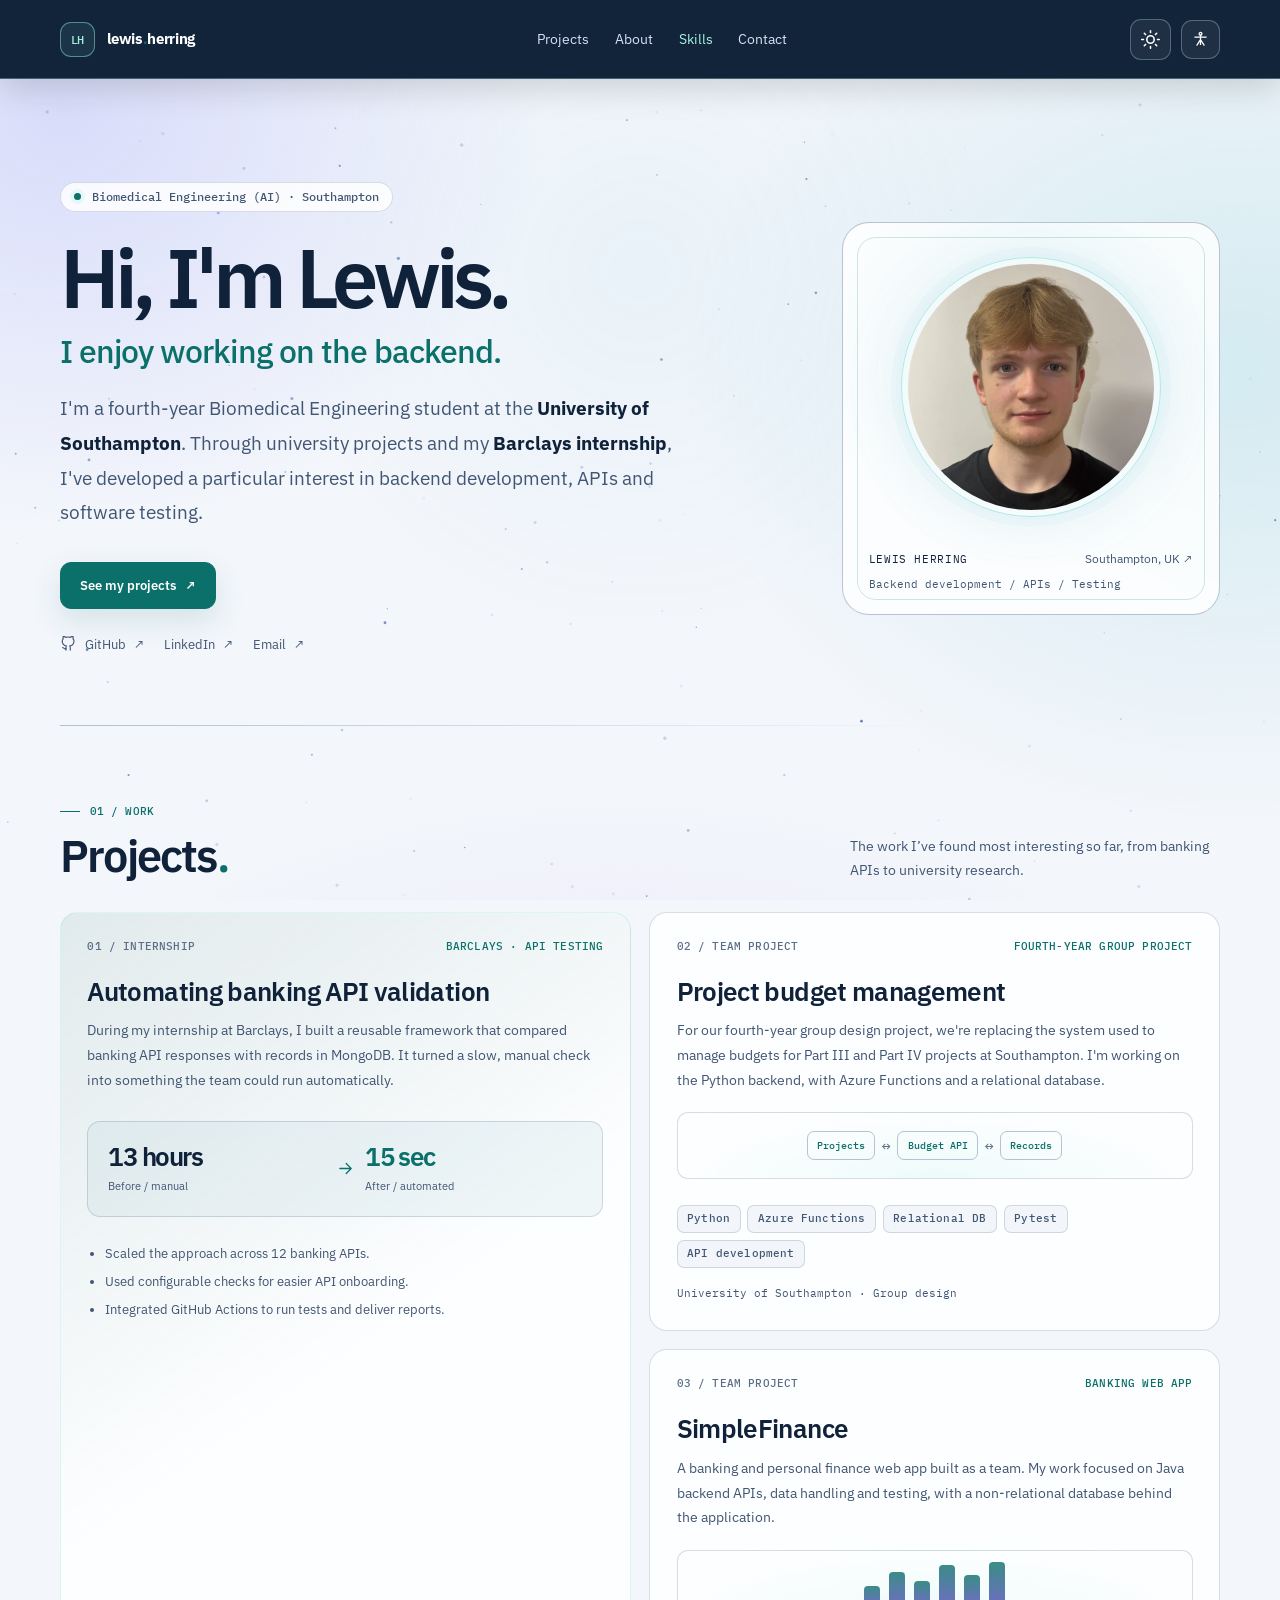
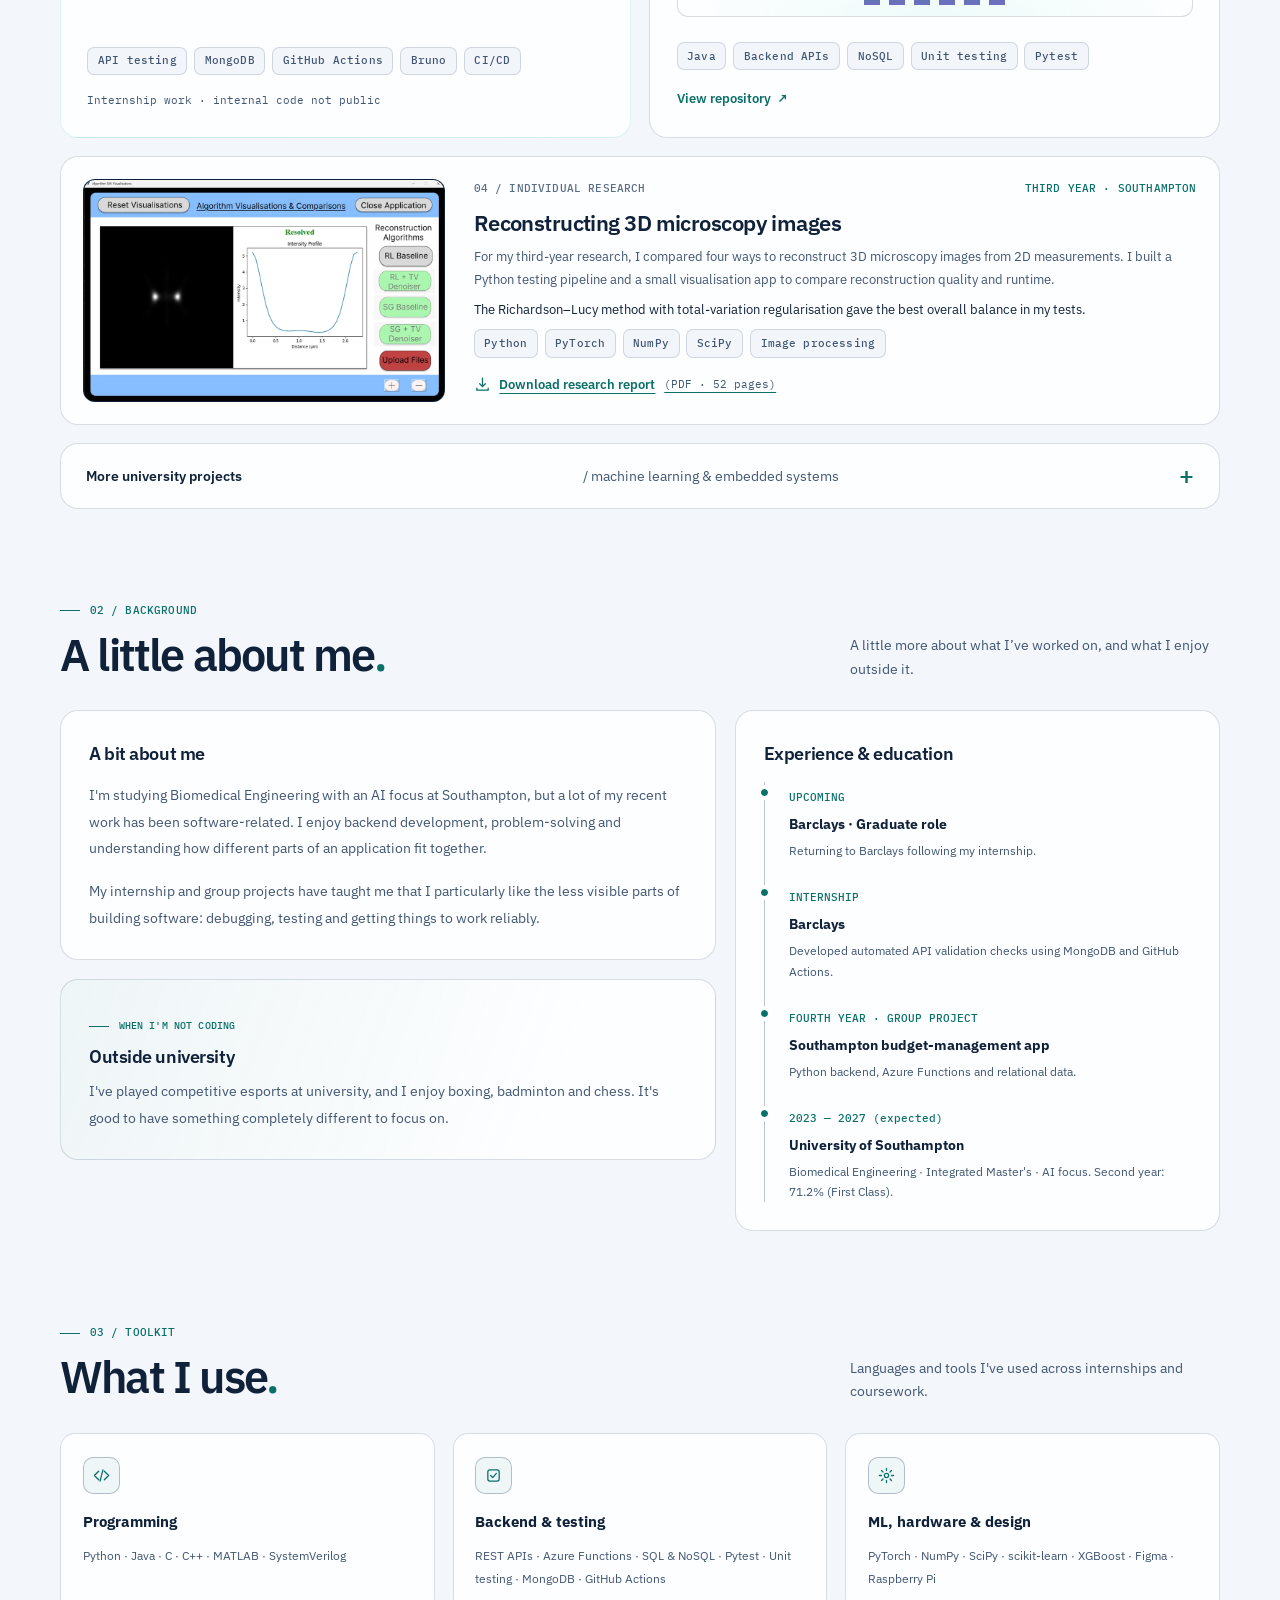
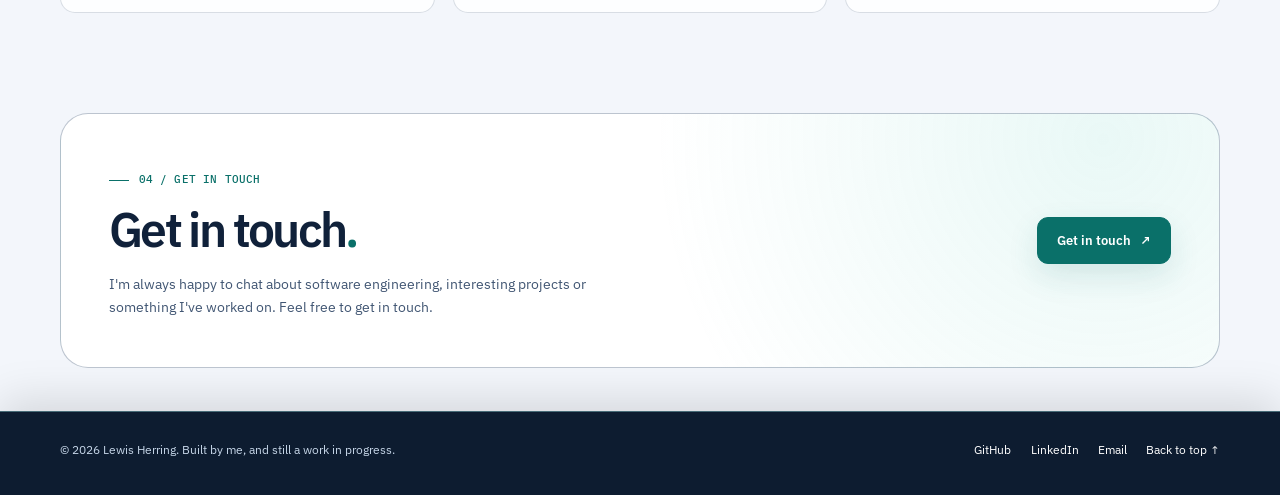
==== index.html @ 401726d8 "Website Implementation" ====
<!doctype html><html lang="en" data-theme="dark"><head><meta charset="utf-8"><meta name="viewport" content="width=device-width, initial-scale=1"><meta name="theme-color" content="#090e1b"><meta name="description" content="Lewis Herring — fourth-year Biomedical Engineering student at Southampton with experience in backend APIs, banking test automation and applied machine learning."><meta name="author" content="Lewis Herring"><meta property="og:type" content="website"><meta property="og:title" content="Lewis Herring | Software Engineering Portfolio"><meta property="og:description" content="Backend APIs, software testing and university projects by Lewis Herring."><title>Lewis Herring | Software Engineering Portfolio</title><link rel="icon" href="favicon.svg" type="image/svg+xml"><link rel="preconnect" href="https://fonts.googleapis.com"><link rel="preconnect" href="https://fonts.gstatic.com" crossorigin><link href="https://fonts.googleapis.com/css2?family=IBM+Plex+Mono:wght@400;500;600&family=IBM+Plex+Sans:wght@400;500;600;700&display=swap" rel="stylesheet"><script src="assets/init-303dad969b.min.js"></script><link rel="stylesheet" href="assets/site-b739fe2b95.min.css"></head><body><a class="skip-link" href="#main">Skip to main content</a><div class="background" aria-hidden="true"><div class="aurora"></div><div class="cursor-glow" id="cursor-glow"></div><canvas id="starfield"></canvas></div><header class="site-header"><div class="container nav-inner"><a class="brand" href="#home" aria-label="Lewis Herring, back to top"><span class="brand-mark" aria-hidden="true">LH</span><span>lewis<span class="text-accent">.</span>herring</span></a><nav class="nav-links" aria-label="Main navigation"><a href="#projects">Projects</a><a href="#about">About</a><a href="#skills">Skills</a><a href="#contact">Contact</a></nav><div class="nav-actions"><button class="theme-switch" id="theme-toggle" type="button" aria-label="Switch to light mode" title="Switch to light mode"><svg class="theme-icon theme-icon--moon" viewBox="0 0 24 24" aria-hidden="true"><path d="M20.7 14.1A8.9 8.9 0 0 1 9.9 3.3 9 9 0 1 0 20.7 14.1Z"/></svg><svg class="theme-icon theme-icon--sun" viewBox="0 0 24 24" aria-hidden="true"><circle cx="12" cy="12" r="4.2"/><path d="M12 2v2m0 16v2M4.93 4.93l1.42 1.42m11.3 11.3 1.42 1.42M2 12h2m16 0h2M4.93 19.07l1.42-1.42m11.3-11.3 1.42-1.42"/></svg></button><details class="access-panel" id="access-panel"><summary class="icon-button" aria-label="Accessibility settings" title="Accessibility settings"><svg class="icon" viewBox="0 0 24 24" aria-hidden="true"><circle cx="12" cy="4" r="2"/><path d="M4 8.5h16M12 6v13m0-7-5 8m5-8 5 8"/></svg></summary><div class="access-menu" aria-label="Accessibility settings"><h2>Accessibility</h2><div class="pref-row"><span>Pause animations</span><button class="pref-toggle" type="button" id="motion-toggle" aria-pressed="false">Off</button></div><div class="pref-row"><span>Larger text</span><button class="pref-toggle" type="button" id="type-toggle" aria-pressed="false">Off</button></div><div class="pref-row"><span>Higher contrast</span><button class="pref-toggle" type="button" id="contrast-toggle" aria-pressed="false">Off</button></div></div></details></div></div></header><main id="main"><div class="container"><section class="hero" id="home" aria-labelledby="intro-heading"><div class="hero-copy"><span class="availability"><span class="status-dot" aria-hidden="true"></span> Biomedical Engineering (AI) · Southampton</span><h1 id="intro-heading">Hi, I'm Lewis.</h1><p class="hero-statement">I enjoy working on the backend.</p><p class="hero-lead">I'm a fourth-year Biomedical Engineering student at the <strong>University of Southampton</strong>. Through university projects and my <strong>Barclays internship</strong>, I've developed a particular interest in backend development, APIs and software testing.</p><div class="button-row"><a class="button button-primary" href="#projects">See my projects <span aria-hidden="true">↗</span></a></div><div class="hero-socials"><a href="https://github.com/L-ewis04" target="_blank" rel="noopener noreferrer"><svg class="icon" viewBox="0 0 24 24" aria-hidden="true"><path d="M9 19c-4 1-4-2-6-2m12 4v-3.9a3.4 3.4 0 0 0-1-2.6c3.3-.4 6.8-1.6 6.8-7.3a5.6 5.6 0 0 0-1.5-3.9 5.2 5.2 0 0 0-.1-3.8s-1.2-.4-4 1.5a13.6 13.6 0 0 0-7.2 0C5.2-.9 4-.5 4-.5a5.2 5.2 0 0 0-.1 3.8 5.6 5.6 0 0 0-1.5 3.9c0 5.7 3.5 6.9 6.8 7.3a3.4 3.4 0 0 0-1 2.6V21" transform="translate(1 1) scale(.9)"/></svg> GitHub <span aria-hidden="true">↗</span></a><a href="https://www.linkedin.com/in/lewis-herring-a45a32356/" target="_blank" rel="noopener noreferrer">LinkedIn <span aria-hidden="true">↗</span></a><a href="mailto:Lh12g23@gmail.com">Email <span aria-hidden="true">↗</span></a></div></div><div class="portrait-card"><div class="portrait-frame"><img src="assets/lewis-portrait.webp" alt="Portrait of Lewis Herring" width="650" height="612" fetchpriority="high"></div><div class="portrait-label"><span class="mono">LEWIS HERRING</span><span class="portrait-location">Southampton, UK <span aria-hidden="true">↗</span></span></div><p class="portrait-note">Backend development / APIs / Testing</p></div></section><section class="section" id="projects" aria-labelledby="projects-heading"><div class="section-heading"><div><span class="eyebrow">01 / Work</span><h2 id="projects-heading">Projects<span class="text-accent">.</span></h2></div><p class="section-sub">The work I’ve found most interesting so far, from banking APIs to university research.</p></div><div class="project-grid"><article class="project featured" aria-labelledby="proj-api"><div class="project-top"><span class="project-num">01 / INTERNSHIP</span><span class="project-kind">BARCLAYS · API TESTING</span></div><h3 id="proj-api">Automating banking API validation</h3><p>During my internship at Barclays, I built a reusable framework that compared banking API responses with records in MongoDB. It turned a slow, manual check into something the team could run automatically.</p><div class="metric" aria-label="Reported validation time reduced from 13 hours manually to 15 seconds automatically"><div><strong>13 hours</strong><small>Before / manual</small></div><svg class="icon metric-arrow" viewBox="0 0 24 24" aria-hidden="true"><path d="M4 12h16m-7-7 7 7-7 7"/></svg><div><strong class="text-accent">15 sec</strong><small>After / automated</small></div></div><ul class="detail"><li>Scaled the approach across 12 banking APIs.</li><li>Used configurable checks for easier API onboarding.</li><li>Integrated GitHub Actions to run tests and deliver reports.</li></ul><div class="project-bottom"><ul class="tags" aria-label="Technologies"><li>API testing</li><li>MongoDB</li><li>GitHub Actions</li><li>Bruno</li><li>CI/CD</li></ul><span class="muted mono" style="font-size:.68rem">Internship work · internal code not public</span></div></article><article class="project" aria-labelledby="proj-budget"><div class="project-top"><span class="project-num">02 / TEAM PROJECT</span><span class="project-kind">FOURTH-YEAR GROUP PROJECT</span></div><h3 id="proj-budget">Project budget management</h3><p>For our fourth-year group design project, we're replacing the system used to manage budgets for Part III and Part IV projects at Southampton. I'm working on the Python backend, with Azure Functions and a relational database.</p><div class="project-graphic budget-graphic" aria-hidden="true"><span class="mini-endpoint">Projects</span><span class="mini-connector">↔</span><span class="mini-endpoint">Budget API</span><span class="mini-connector">↔</span><span class="mini-endpoint">Records</span></div><div class="project-bottom"><ul class="tags" aria-label="Project focus"><li>Python</li><li>Azure Functions</li><li>Relational DB</li><li>Pytest</li><li>API development</li></ul><span class="muted mono" style="font-size:.68rem">University of Southampton · Group design</span></div></article><article class="project" aria-labelledby="proj-finance"><div class="project-top"><span class="project-num">03 / TEAM PROJECT</span><span class="project-kind">BANKING WEB APP</span></div><h3 id="proj-finance">SimpleFinance</h3><p>A banking and personal finance web app built as a team. My work focused on Java backend APIs, data handling and testing, with a non-relational database behind the application.</p><div class="project-graphic" aria-hidden="true"><div class="finance-bars"><i></i><i></i><i></i><i></i><i></i><i></i></div></div><div class="project-bottom"><ul class="tags" aria-label="My focus"><li>Java</li><li>Backend APIs</li><li>NoSQL</li><li>Unit testing</li><li>Pytest</li></ul><a class="project-link" href="https://github.com/WankaIbrahim/simplefinance" target="_blank" rel="noopener noreferrer">View repository <span aria-hidden="true">↗</span><span class="sr-only"> (opens in a new tab)</span></a></div></article></div><article class="research-card" aria-labelledby="research-heading"><div class="research-shot"><img src="assets/research-interface.webp" alt="Screenshot of the Python microscopy reconstruction interface showing an image and intensity profile" width="1000" height="613"></div><div class="research-body"><div class="research-kicker"><span class="project-num">04 / INDIVIDUAL RESEARCH</span><span class="project-kind">THIRD YEAR · SOUTHAMPTON</span></div><h3 id="research-heading">Reconstructing 3D microscopy images</h3><p>For my third-year research, I compared four ways to reconstruct 3D microscopy images from 2D measurements. I built a Python testing pipeline and a small visualisation app to compare reconstruction quality and runtime.</p><p class="research-result">The Richardson–Lucy method with total-variation regularisation gave the best overall balance in my tests.</p><ul class="tags" aria-label="Research technologies"><li>Python</li><li>PyTorch</li><li>NumPy</li><li>SciPy</li><li>Image processing</li></ul><a class="research-download" href="Lewis_Herring_Third_Year_Research.pdf" download="Lewis_Herring_Third_Year_Research.pdf"><svg class="icon" viewBox="0 0 24 24" aria-hidden="true"><path d="M12 3v12m-4-4 4 4 4-4M4 17v3h16v-3"/></svg> Download research report <span class="mono">(PDF · 52 pages)</span></a></div></article><details class="more-work"><summary>More university projects <span class="muted" style="font-weight:400">/ machine learning &amp; embedded systems</span></summary><div class="more-list"><article class="more-item"><h3>Stroke rehabilitation decision support</h3><p>Helped prototype a system to classify home-rehabilitation movements. Worked with SVM, Random Forest and XGBoost models, leave-one-subject-out validation and a Python/C++ pipeline.</p><small>Python / C++ / scikit-learn</small></article><article class="more-item"><h3>Blood glucose forecasting</h3><p>Used logistic regression and XGBoost to classify blood glucose states 15 minutes ahead, evaluating the models with cross-validation and F1 scores.</p><small>Python / XGBoost / ML evaluation</small></article><article class="more-item"><h3>PrEP health application</h3><p>Worked in a team on a Python, Tkinter and SQLite app, using MVC and pseudonymisation of sensitive data.</p><small>Python / SQLite / MVC</small></article><article class="more-item"><h3>Heart-rate &amp; proximity sensing</h3><p>Built a C-based prototype using optical sensors, signal amplification and ADC control to detect proximity and measure heart rate.</p><small>C / Embedded systems / PPG</small></article></div></details></section><section class="section" id="about" aria-labelledby="about-heading"><div class="section-heading"><div><span class="eyebrow">02 / Background</span><h2 id="about-heading">A little about me<span class="text-accent">.</span></h2></div><p class="section-sub">A little more about what I’ve worked on, and what I enjoy outside it.</p></div><div class="about-grid"><div class="about-stack"><div class="about-panel"><h3>A bit about me</h3><p>I'm studying Biomedical Engineering with an AI focus at Southampton, but a lot of my recent work has been software-related. I enjoy backend development, problem-solving and understanding how different parts of an application fit together.</p><p>My internship and group projects have taught me that I particularly like the less visible parts of building software: debugging, testing and getting things to work reliably.</p></div><div class="about-panel about-interests"><span class="eyebrow">WHEN I'M NOT CODING</span><h3>Outside university</h3><p>I've played competitive esports at university, and I enjoy boxing, badminton and chess. It's good to have something completely different to focus on.</p></div></div><div class="about-panel"><h3>Experience &amp; education</h3><div class="timeline"><div class="timeline-item"><span class="time">UPCOMING</span><h4>Barclays · Graduate role</h4><p>Returning to Barclays following my internship.</p></div><div class="timeline-item"><span class="time">INTERNSHIP</span><h4>Barclays</h4><p>Developed automated API validation checks using MongoDB and GitHub Actions.</p></div><div class="timeline-item"><span class="time">FOURTH YEAR · GROUP PROJECT</span><h4>Southampton budget-management app</h4><p>Python backend, Azure Functions and relational data.</p></div><div class="timeline-item"><time datetime="2023">2023 — 2027 (expected)</time><h4>University of Southampton</h4><p>Biomedical Engineering · Integrated Master's · AI focus. Second year: 71.2% (First Class).</p></div></div></div></div></section><section class="section" id="skills" aria-labelledby="skills-heading"><div class="section-heading"><div><span class="eyebrow">03 / Toolkit</span><h2 id="skills-heading">What I use<span class="text-accent">.</span></h2></div><p class="section-sub">Languages and tools I've used across internships and coursework.</p></div><div class="skill-grid"><div class="skill-group"><span class="skill-icon" aria-hidden="true"><svg class="icon" viewBox="0 0 24 24"><path d="m8 6-6 6 6 6m8-12 6 6-6 6M14 4 10 20"/></svg></span><h3>Programming</h3><p>Python · Java · C · C++ · MATLAB · SystemVerilog</p></div><div class="skill-group"><span class="skill-icon" aria-hidden="true"><svg class="icon" viewBox="0 0 24 24"><rect x="4" y="4" width="16" height="16" rx="3"/><path d="m8 12 3 3 5-6"/></svg></span><h3>Backend &amp; testing</h3><p>REST APIs · Azure Functions · SQL &amp; NoSQL · Pytest · Unit testing · MongoDB · GitHub Actions</p></div><div class="skill-group"><span class="skill-icon" aria-hidden="true"><svg class="icon" viewBox="0 0 24 24"><circle cx="12" cy="12" r="3"/><path d="M12 2v3m0 14v3M2 12h3m14 0h3m-3-7-2 2M7 17l-2 2m0-14 2 2m10 10 2 2"/></svg></span><h3>ML, hardware &amp; design</h3><p>PyTorch · NumPy · SciPy · scikit-learn · XGBoost · Figma · Raspberry Pi</p></div></div></section><section class="contact-section" id="contact" aria-labelledby="contact-heading"><div class="contact-card"><div><span class="eyebrow">04 / Get in touch</span><h2 id="contact-heading">Get in touch<span class="text-accent">.</span></h2><p>I'm always happy to chat about software engineering, interesting projects or something I've worked on. Feel free to get in touch.</p></div><a class="button button-primary" href="mailto:Lh12g23@gmail.com?subject=Hello%20Lewis">Get in touch <span aria-hidden="true">↗</span></a></div></section></div></main><footer><div class="container footer-inner"><p>© <span id="year">2026</span> Lewis Herring. Built by me, and still a work in progress.</p><div class="footer-links"><a href="https://github.com/L-ewis04" target="_blank" rel="noopener noreferrer">GitHub</a><a href="https://www.linkedin.com/in/lewis-herring-a45a32356/" target="_blank" rel="noopener noreferrer">LinkedIn</a><a href="mailto:Lh12g23@gmail.com">Email</a><a href="#home">Back to top ↑</a></div></div></footer><script defer src="assets/app-37c977fc67.min.js"></script></body></html>
---- assets/site-b739fe2b95.min.css ----
:root{--font:'IBM Plex Sans',ui-sans-serif,system-ui,-apple-system,BlinkMacSystemFont,'Segoe UI',sans-serif;--mono:'IBM Plex Mono',ui-monospace,SFMono-Regular,Menlo,Consolas,monospace;--radius:18px;--radius-xl:28px;--max:1160px;scroll-padding-top:105px;}:root[data-theme="dark"]{color-scheme:dark;--bg:#070b16;--bg-rgb:7,11,22;--surface:rgba(16,24,43,.77);--surface-solid:#121b30;--surface-strong:rgba(21,34,56,.86);--text:#f3f6ff;--muted:#aabbd0;--faint:#7f91ae;--line:rgba(174,204,247,.16);--line-strong:rgba(174,204,247,.32);--accent:#80e2d0;--accent-2:#9c9cff;--accent-contrast:#071a25;--button-shadow:rgba(45,214,186,.15);--n1:rgba(79,91,210,.34);--n2:rgba(31,156,184,.21);--n3:rgba(131,76,175,.21);--stars:212,232,252;--header-bg:#030b17;--header-text:#eef8ff;--header-muted:#c0d1e7;--footer-bg:#030a15;--footer-text:#e9f4ff;--footer-muted:#b3c8dd;}:root[data-theme="light"]{color-scheme:light;--bg:#f3f6fb;--bg-rgb:243,246,251;--surface:rgba(255,255,255,.83);--surface-solid:#ffffff;--surface-strong:rgba(255,255,255,.95);--text:#10213a;--muted:#415673;--faint:#5a6d86;--line:rgba(34,62,97,.17);--line-strong:rgba(34,62,97,.30);--accent:#0a7069;--accent-2:#4d4bb2;--accent-contrast:#ffffff;--button-shadow:rgba(25,116,110,.14);--n1:rgba(170,177,250,.37);--n2:rgba(102,198,208,.22);--n3:rgba(204,164,240,.23);--stars:81,111,169;--header-bg:#11243a;--header-text:#ffffff;--header-muted:#d5e1f3;--footer-bg:#0d1c30;--footer-text:#ffffff;--footer-muted:#c6d6e8;} *,*::before,*::after{box-sizing:border-box;} html{scroll-behavior:smooth;} html.large-text{font-size:112.5%;} body{margin:0;min-width:320px;overflow-x:hidden;background:var(--bg);color:var(--text);font:400 1rem/1.65 var(--font);-webkit-font-smoothing:antialiased;transition:background-color .4s ease,color .4s ease;} button,a{-webkit-tap-highlight-color:transparent;} button{font:inherit;} a{color:inherit;} a:focus-visible,button:focus-visible,summary:focus-visible,input:focus-visible{outline:3px solid var(--accent);outline-offset:4px;border-radius:5px;}::selection{background:var(--accent);color:var(--accent-contrast);} .skip-link{position:fixed;z-index:150;left:1rem;top:-100px;padding:.65rem 1rem;background:var(--accent);color:var(--accent-contrast);font-weight:800;border-radius:8px;} .skip-link:focus{top:1rem;} .background{position:fixed;inset:0;z-index:-1;pointer-events:none;overflow:hidden;} .aurora{position:absolute;inset:-25%;background:radial-gradient(ellipse 28% 34% at 20% 25%,var(--n1),transparent 90%),radial-gradient(ellipse 32% 37% at 81% 44%,var(--n2),transparent 90%),radial-gradient(ellipse 40% 34% at 49% 105%,var(--n3),transparent 85%);animation:aurora 22s ease-in-out infinite alternate;} .cursor-glow{position:absolute;inset:0;opacity:.65;background:radial-gradient(480px circle at var(--mx,50%) var(--my,30%),rgba(105,194,219,.10),transparent 75%);} #starfield{position:absolute;inset:0;display:block;width:100%;height:100%;} @keyframes aurora{from{transform:translate3d(-2%,-1%,0) scale(1);} to{transform:translate3d(3%,2%,0) scale(1.10);}} .container{width:min(calc(100% - 3rem),var(--max));margin-inline:auto;} .eyebrow{display:inline-flex;align-items:center;gap:.6rem;font:500 .69rem/1.4 var(--mono);text-transform:uppercase;letter-spacing:.14em;color:var(--accent);} .eyebrow::before{content:'';width:20px;height:1px;background:currentColor;} .muted{color:var(--muted);} .mono{font-family:var(--mono);} .text-accent{color:var(--accent);} .site-header{position:sticky;z-index:50;top:0;background:var(--header-bg);color:var(--header-text);border-bottom:1px solid rgba(145,205,224,.38);box-shadow:0 8px 35px rgba(0,0,0,.16);} .site-header .brand{color:var(--header-text);} .site-header .nav-links a{color:var(--header-muted);} .site-header .nav-links a:hover,.site-header .nav-links a[aria-current="location"]{color:#a9f1e4;} .site-header .brand-mark{background:rgba(134,219,215,.09);border-color:rgba(141,227,213,.5);color:#a4f0df;} .site-header .icon-button{color:var(--header-text);background:rgba(255,255,255,.06);border-color:rgba(205,232,246,.3);} .site-header .icon-button:hover{border-color:#b0ebdc;} .site-header .access-menu{color:var(--text);} .site-header .pref-toggle{color:var(--text);background:var(--surface-strong);} .site-header .pref-toggle[aria-pressed="true"]{color:var(--accent-contrast);background:var(--accent);} .nav-inner{min-height:78px;display:flex;justify-content:space-between;align-items:center;gap:1.5rem;} .brand{display:flex;align-items:center;gap:.72rem;text-decoration:none;font-size:.91rem;font-weight:700;white-space:nowrap;letter-spacing:-.025em;} .brand-mark{display:grid;place-items:center;width:35px;height:35px;border:1px solid var(--line-strong);border-radius:11px;font:500 .73rem var(--mono);background:linear-gradient(140deg,var(--surface-strong),transparent);color:var(--accent);letter-spacing:-.08em;} .nav-links,.nav-actions{display:flex;align-items:center;gap:1.6rem;} .nav-links a{color:var(--muted);font-size:.86rem;text-decoration:none;transition:color .2s;} .nav-links a:hover,.nav-links a[aria-current="location"]{color:var(--accent);} .nav-actions{gap:.65rem;} .icon-button{display:inline-flex;align-items:center;justify-content:center;min-width:39px;height:39px;padding:0 10px;background:var(--surface);color:var(--text);border:1px solid var(--line);border-radius:11px;cursor:pointer;transition:border-color .2s,background .2s;} .icon-button:hover,.access-panel[open]>summary{border-color:var(--accent);} .icon{display:inline-block;width:17px;height:17px;flex:0 0 auto;stroke:currentColor;stroke-width:1.8;fill:none;stroke-linecap:round;stroke-linejoin:round;vertical-align:middle;} .access-panel{position:relative;} .access-panel>summary{list-style:none;} .access-panel>summary::-webkit-details-marker{display:none;} .access-menu{position:absolute;right:0;top:calc(100%+13px);width:248px;padding:1rem;background:var(--surface-solid);border:1px solid var(--line-strong);border-radius:15px;box-shadow:0 24px 60px rgba(0,0,0,.24);} .access-menu h2{margin:0 0 .55rem;font-size:.9rem;} .pref-row{display:flex;justify-content:space-between;align-items:center;gap:.75rem;padding:.62rem 0;font-size:.83rem;color:var(--muted);} .pref-row+.pref-row{border-top:1px solid var(--line);} .pref-toggle{min-width:56px;padding:.3rem .56rem;border:1px solid var(--line-strong);border-radius:7px;background:var(--surface-strong);color:var(--text);cursor:pointer;font:500 .76rem var(--mono);} .pref-toggle[aria-pressed="true"]{background:var(--accent);border-color:var(--accent);color:var(--accent-contrast);} .hero{position:relative;display:grid;grid-template-columns:minmax(0,1.25fr) minmax(270px,.72fr);align-items:center;gap:3rem;padding-block:clamp(4.3rem,8vw,7.2rem) 4.4rem;} .hero::before{content:'';position:absolute;width:75%;height:1px;bottom:0;left:0;background:linear-gradient(90deg,var(--line-strong),transparent);} .availability{display:inline-flex;gap:.65rem;align-items:center;border:1px solid var(--line);border-radius:100px;padding:.39rem .82rem;font:500 .72rem var(--mono);color:var(--muted);background:var(--surface);} .status-dot{width:7px;height:7px;border-radius:50%;background:var(--accent);box-shadow:0 0 0 4px rgba(103,220,191,.12);} h1,h2,h3,p{margin-top:0;} h1{margin:1.35rem 0 .42rem;font-size:clamp(3.15rem,6.5vw,5.9rem);line-height:1.08;font-weight:700;letter-spacing:-.065em;} .gradient-text{color:var(--accent);background:linear-gradient(115deg,var(--accent),#b0b3ff);background-clip:text;-webkit-background-clip:text;-webkit-text-fill-color:transparent;} .hero-copy{max-width:650px;} .hero-statement{font-size:clamp(1.3rem,2.5vw,2.15rem);font-weight:500;line-height:1.35;letter-spacing:-.03em;color:var(--accent);margin:0 0 1.15rem;} .hero-lead{max-width:620px;color:var(--muted);font-size:clamp(1.02rem,1.6vw,1.17rem);line-height:1.85;} .hero-lead strong{color:var(--text);font-weight:700;} .button-row{display:flex;align-items:center;flex-wrap:wrap;gap:.7rem;margin-top:2rem;} .button{display:inline-flex;justify-content:center;align-items:center;gap:.6rem;min-height:47px;padding:.65rem 1.17rem;text-decoration:none;text-align:center;font-size:.82rem;font-weight:600;border:1px solid var(--line-strong);border-radius:11px;transition:transform .22s,border-color .22s,background .22s,box-shadow .22s;} .button:hover{transform:translateY(-2px);border-color:var(--accent);} .button-primary{color:var(--accent-contrast);background:var(--accent);border-color:var(--accent);box-shadow:0 12px 30px var(--button-shadow);} .button-primary:hover{color:var(--accent-contrast);} .button-secondary{background:var(--surface);color:var(--text);} .hero-socials{display:flex;align-items:center;flex-wrap:wrap;gap:1.2rem;margin-top:1.6rem;} .hero-socials a{display:inline-flex;align-items:center;gap:.5rem;color:var(--muted);font-size:.79rem;text-decoration:none;} .hero-socials a:hover{color:var(--accent);} .orbit-card{position:relative;min-height:330px;width:100%;max-width:368px;aspect-ratio:1;border:1px solid var(--line);border-radius:28px;margin-left:auto;background:radial-gradient(circle at 50% 43%,rgba(103,146,207,.14),transparent 55%),var(--surface);backdrop-filter:blur(12px);overflow:hidden;isolation:isolate;} .orbit-card::before{content:'';position:absolute;inset:15px;opacity:.2;background-image:linear-gradient(var(--line-strong) 1px,transparent 1px),linear-gradient(90deg,var(--line-strong) 1px,transparent 1px);background-size:33px 33px;mask-image:linear-gradient(to bottom,black,transparent 90%);} .orbit-head{position:absolute;left:22px;top:20px;right:22px;display:flex;justify-content:space-between;color:var(--muted);font:500 .61rem var(--mono);letter-spacing:.08em;} .orb,.orb::before,.orb::after{position:absolute;border:1px solid rgba(145,191,227,.24);border-radius:50%;} .orb{width:224px;height:224px;top:50%;left:50%;transform:translate(-50%,-56%);animation:rotate-orbit 24s linear infinite;} .orb::before{content:'';inset:28px;border-style:dashed;} .orb::after{content:'';inset:55px;border-color:rgba(150,215,208,.28);} .orb-dot{position:absolute;top:15px;left:26px;width:11px;height:11px;border-radius:50%;background:var(--accent);box-shadow:0 0 25px rgba(91,240,208,.72);} @keyframes rotate-orbit{to{transform:translate(-50%,-56%) rotate(360deg);}} .orb-center{position:absolute;top:44%;left:50%;transform:translate(-50%,-50%);width:112px;height:112px;display:grid;place-items:center;border-radius:29px;border:1px solid var(--line-strong);background:linear-gradient(145deg,var(--surface-solid),rgba(52,80,99,.5));box-shadow:0 20px 80px rgba(0,0,0,.25),inset 0 1px 0 rgba(255,255,255,.1);font:500 2.7rem var(--mono);color:var(--accent);letter-spacing:-.12em;} .orbit-foot{position:absolute;left:23px;right:23px;bottom:21px;display:flex;justify-content:space-between;align-items:end;gap:1rem;font:500 .64rem/1.6 var(--mono);color:var(--muted);} .orbit-foot strong{display:block;color:var(--text);font:600 .9rem var(--font);} .orbit-foot .signal{width:46px;height:27px;display:flex;align-items:end;gap:4px;} .signal i{width:5px;height:30%;border-radius:4px;background:var(--accent);animation:signal 1.5s ease-in-out infinite alternate;} .signal i:nth-child(2){height:90%;animation-delay:.4s;}.signal i:nth-child(3){height:57%;animation-delay:.7s;}.signal i:nth-child(4){height:72%;animation-delay:.2s;} @keyframes signal{to{height:22%;}} .section{padding-block:4.2rem 1rem;} .section-heading{display:flex;align-items:end;justify-content:space-between;gap:1.5rem;margin-bottom:1.9rem;} .section h2{margin:.65rem 0 0;font-size:clamp(1.85rem,3.7vw,2.8rem);line-height:1.15;letter-spacing:-.04em;font-weight:600;} .section-sub{max-width:370px;margin:0;color:var(--muted);font-size:.89rem;} .project-grid{display:grid;grid-template-columns:repeat(2,minmax(0,1fr));gap:1.15rem;} .project{position:relative;display:flex;flex-direction:column;min-width:0;padding:1.65rem;border:1px solid var(--line);background:var(--surface);backdrop-filter:blur(9px);border-radius:var(--radius);transition:border-color .25s,transform .25s,box-shadow .25s;} .project:hover{transform:translateY(-4px);border-color:var(--line-strong);box-shadow:0 23px 45px rgba(0,0,0,.11);} .project.featured{grid-row:span 2;border-color:rgba(128,226,208,.28);background:linear-gradient(145deg,rgba(59,121,128,.15),transparent 53%),var(--surface);} .project-top{display:flex;gap:.8rem;justify-content:space-between;align-items:center;} .project-num{font:500 .69rem var(--mono);color:var(--faint);} .project-kind{color:var(--accent);font:500 .68rem var(--mono);letter-spacing:.03em;} .project h3{margin:1.35rem 0 .65rem;font-size:clamp(1.3rem,2vw,1.68rem);line-height:1.3;letter-spacing:-.045em;} .project p{margin:0;color:var(--muted);font-size:.89rem;line-height:1.75;} .project .metric{display:grid;align-content:center;grid-template-columns:1fr auto 1fr;align-items:center;gap:.7rem;padding:1.25rem;margin:1.75rem 0 1.25rem;border:1px solid var(--line);background:rgba(85,156,161,.08);border-radius:13px;} .metric strong{display:block;font:600 clamp(1.1rem,2vw,1.8rem)/1.15 var(--font);letter-spacing:-.06em;} .metric small{display:block;margin-top:.4rem;color:var(--muted);font-size:.68rem;} .metric-arrow{color:var(--accent);} .project .detail{margin:0 0 1.35rem;padding-left:1.1rem;color:var(--muted);font-size:.81rem;} .project .detail li{margin:.4rem 0;} .project-bottom{display:flex;flex-direction:column;gap:1.1rem;margin-top:auto;padding-top:1.4rem;} .tags{display:flex;flex-wrap:wrap;gap:.42rem;list-style:none;padding:0;margin:0;} .tags li{font:500 .66rem/1.2 var(--mono);color:var(--muted);padding:.42rem .6rem;background:rgba(130,160,200,.09);border:1px solid var(--line);border-radius:7px;} .project-link{align-self:start;display:inline-flex;align-items:center;gap:.4rem;color:var(--accent);font-weight:600;font-size:.81rem;text-decoration:none;border-bottom:1px solid transparent;} .project-link:hover{border-color:currentColor;} .project-graphic{position:relative;height:67px;border:1px solid var(--line);margin:1.2rem 0 .2rem;border-radius:11px;overflow:hidden;display:grid;place-items:center;background:radial-gradient(ellipse at 50% 100%,rgba(105,226,207,.10),transparent 70%);} .finance-bars{display:flex;gap:9px;align-items:end;height:43px;} .finance-bars i{width:16px;height:42%;background:linear-gradient(to top,var(--accent-2),var(--accent));border-radius:4px 4px 0 0;opacity:.8;} .finance-bars i:nth-child(2){height:76%}.finance-bars i:nth-child(3){height:55%}.finance-bars i:nth-child(4){height:92%}.finance-bars i:nth-child(5){height:68%}.finance-bars i:nth-child(6){height:100%} .model-path{display:flex;gap:8px;align-items:center;justify-content:center;font:500 .62rem var(--mono);color:var(--accent);} .model-path span{border:1px solid var(--line-strong);border-radius:7px;padding:.32rem .45rem;} .more-work{border:1px solid var(--line);border-radius:var(--radius);margin-top:1.15rem;background:var(--surface);overflow:hidden;} .more-work>summary{display:flex;justify-content:space-between;align-items:center;gap:.8rem;list-style:none;cursor:pointer;padding:1.2rem 1.55rem;font-size:.86rem;font-weight:600;} .more-work>summary::-webkit-details-marker{display:none;} .more-work>summary::after{content:'+';font:500 1.55rem/1 var(--mono);color:var(--accent);} .more-work[open]>summary::after{content:'−';} .more-list{display:grid;grid-template-columns:repeat(2,minmax(0,1fr));gap:0;border-top:1px solid var(--line);} .more-item{padding:1.4rem 1.3rem;}.more-item:nth-child(even){border-left:1px solid var(--line);}.more-item:nth-child(n+3){border-top:1px solid var(--line);} .more-item h3{margin:0 0 .55rem;font-size:.97rem;line-height:1.35;letter-spacing:-.025em;} .more-item p{margin:0 0 .75rem;color:var(--muted);font-size:.8rem;} .more-item small{color:var(--accent);font:.69rem var(--mono);} .about-grid{display:grid;grid-template-columns:1.15fr .85fr;gap:1.15rem;} .about-panel{border:1px solid var(--line);border-radius:var(--radius);padding:1.75rem;background:var(--surface);} .about-panel h3{margin-bottom:.85rem;font-size:1.1rem;letter-spacing:-.035em;} .about-panel p{margin:0 0 1rem;color:var(--muted);font-size:.9rem;line-height:1.85;} .about-panel p:last-child{margin-bottom:0;} .timeline{position:relative;padding-left:1.5rem;border-left:1px solid var(--line-strong);} .timeline-item{position:relative;padding-bottom:1.35rem;} .timeline-item:last-child{padding-bottom:0;} .timeline-item::before{content:'';position:absolute;left:calc(-1.5rem - 4px);top:7px;width:7px;height:7px;border-radius:50%;background:var(--accent);outline:4px solid var(--surface-solid);} .timeline-item time,.timeline-item .time{color:var(--accent);font:500 .66rem var(--mono);} .timeline-item h4{margin:.22rem 0 .24rem;font-size:.9rem;} .timeline-item p{margin:0;font-size:.77rem;line-height:1.7;} .skill-grid{display:grid;grid-template-columns:repeat(3,minmax(0,1fr));gap:1.1rem;} .skill-group{padding:1.4rem 1.35rem;border:1px solid var(--line);background:var(--surface);border-radius:15px;} .skill-group .skill-icon{display:inline-grid;place-items:center;width:37px;height:37px;border:1px solid var(--line-strong);background:rgba(98,164,167,.09);border-radius:10px;color:var(--accent);margin-bottom:1rem;} .skill-group h3{margin:0 0 .6rem;font-size:.93rem;} .skill-group p{color:var(--muted);font-size:.78rem;line-height:1.85;margin:0;} .contact-section{padding-block:5.2rem 2.7rem;} .contact-card{position:relative;display:flex;justify-content:space-between;align-items:center;gap:2rem;padding:clamp(1.6rem,4vw,3rem);overflow:hidden;background:radial-gradient(circle at 90% 10%,rgba(110,211,197,.15),transparent 42%),var(--surface-strong);border:1px solid var(--line-strong);border-radius:var(--radius-xl);} .contact-card h2{margin:.85rem 0 1rem;font-size:clamp(1.7rem,4vw,3rem);line-height:1.15;letter-spacing:-.055em;} .contact-card p{margin:0;color:var(--muted);font-size:.88rem;max-width:520px;} footer{background:var(--footer-bg);color:var(--footer-text);border-top:1px solid rgba(151,218,218,.42);padding-block:1.75rem 2.15rem;box-shadow:0 -10px 45px rgba(0,0,0,.13);} .footer-inner{display:flex;gap:1.5rem;align-items:center;justify-content:space-between;color:var(--footer-muted);font-size:.76rem;} .footer-inner p{margin:0;}.footer-inner a{text-decoration:none;color:var(--footer-text);}.footer-inner a:hover{color:#97ecdf;} .footer-links{display:flex;gap:1.2rem;flex-wrap:wrap;} .theme-switch{position:relative;display:inline-grid;place-items:center;width:41px;height:41px;padding:0;border-radius:11px;border:1px solid rgba(205,232,246,.3);background:rgba(255,255,255,.06);color:var(--header-text);cursor:pointer;overflow:hidden;flex-shrink:0;transition:background .25s ease,border-color .25s ease,transform .25s ease;} .theme-switch:hover{border-color:#b0ebdc;background:rgba(255,255,255,.12);transform:translateY(-1px);} .theme-switch:active{transform:translateY(0) scale(.95);} .theme-switch::before{content:'';position:absolute;inset:5px;border-radius:50%;background:rgba(128,226,208,.10);opacity:0;transform:scale(.55);transition:opacity .35s ease,transform .45s ease;} .theme-switch:hover::before{opacity:1;transform:scale(1);} .theme-icon{position:absolute;top:9px;left:9px;width:21px;height:21px;fill:none;stroke:currentColor;stroke-width:1.8;stroke-linecap:round;stroke-linejoin:round;transition:opacity .38s ease,transform .55s cubic-bezier(.2,.85,.2,1);} .theme-icon--moon{opacity:1;transform:rotate(0deg) scale(1);} .theme-icon--sun{opacity:0;transform:rotate(-90deg) scale(.48);} [data-theme="light"] .theme-icon--moon{opacity:0;transform:rotate(90deg) scale(.48);} [data-theme="light"] .theme-icon--sun{opacity:1;transform:rotate(0deg) scale(1);}::view-transition-old(root),::view-transition-new(root){animation:none;mix-blend-mode:normal;} .mini-endpoint{border:1px solid var(--line-strong);border-radius:7px;padding:.44rem .57rem;font:500 .61rem var(--mono);color:var(--accent);white-space:nowrap;} .mini-connector{color:var(--faint);font:.9rem var(--mono);} .budget-graphic{gap:.45rem;display:flex;flex-wrap:wrap;justify-content:center;} html.high-contrast[data-theme="dark"]{--muted:#edf3ff;--faint:#d6e2fb;--line:rgba(255,255,255,.43);--line-strong:rgba(255,255,255,.75);--surface:rgba(7,12,24,.96);--accent:#aaffeb;} html.high-contrast[data-theme="light"]{--muted:#152b43;--faint:#253f59;--line:rgba(0,0,0,.4);--line-strong:rgba(0,0,0,.65);--surface:rgba(255,255,255,.98);--accent:#005e58;} .sr-only{position:absolute!important;width:1px!important;height:1px!important;padding:0!important;margin:-1px!important;overflow:hidden!important;clip:rect(0,0,0,0)!important;white-space:nowrap!important;border:0!important;} @media (max-width:480px){.nav-actions{gap:.35rem;}.brand{font-size:.83rem;}.brand-mark{width:31px;height:31px;}.nav-actions>a.icon-button{display:none;} .access-menu{right:-1px;max-width:calc(100vw - 2rem);}} @media (min-width:1500px){.hero{padding-top:10rem;}} @media (max-width:930px){.nav-links{gap:1rem;} .hero{grid-template-columns:minmax(0,1fr) 270px;gap:1.3rem;} .orbit-card{min-height:270px;} .orb{width:190px;height:190px;} .orb-center{width:95px;height:95px;font-size:2.2rem;}} @media (max-width:720px){.container{width:min(calc(100% - 2rem),var(--max));} .nav-inner{min-height:68px;gap:.7rem;flex-wrap:wrap;padding-block:.6rem;} .nav-links{order:3;flex:1 0 100%;justify-content:space-between;gap:.55rem;padding-bottom:.25rem;} .nav-links a{font-size:.75rem;} .nav-actions{margin-left:auto;} .hero{grid-template-columns:1fr;gap:2.1rem;padding-block:5rem 3.8rem;} .hero h1{max-width:600px;font-size:clamp(3rem,11vw,5rem);} .orbit-card{display:none;} .section{padding-top:3.8rem;} .section-heading{flex-direction:column;align-items:start;gap:.5rem;} .section-sub{max-width:580px;} .about-grid{grid-template-columns:1fr;}} @media (max-width:600px){.project-grid,.skill-grid{grid-template-columns:1fr;} .project.featured{grid-row:auto;} .project{padding:1.4rem;} .more-list{grid-template-columns:1fr;} .more-item:nth-child(even){border-left:0;}.more-item+.more-item{border-top:1px solid var(--line);} .contact-card{flex-direction:column;align-items:start;} .footer-inner{flex-direction:column;align-items:start;gap:.8rem;}} @media (prefers-reduced-motion:reduce){html{scroll-behavior:auto;} *,*::before,*::after{animation-duration:.01ms !important;animation-iteration-count:1 !important;transition-duration:.01ms !important;}} html.motion-off{scroll-behavior:auto;} @media (prefers-reduced-motion:reduce){.theme-switch,.theme-switch::before,.theme-icon{transition:none!important;}} html.motion-off .theme-switch,html.motion-off .theme-switch::before,html.motion-off .theme-icon{transition:none!important;} html.motion-off *,html.motion-off *::before,html.motion-off *::after{animation:none !important;transition:none !important;} .hero h1,.section h2,.contact-card h2{font-weight:600;} .project h3,.research-card h3,.about-panel h3{font-weight:600;letter-spacing:-.025em;} .project-kind,.project-num,.eyebrow,.tags li{letter-spacing:.015em;} .portrait-card{width:100%;max-width:378px;margin-left:auto;padding:2.15rem 1.6rem 1.45rem;border:1px solid var(--line-strong);border-radius:27px;background:radial-gradient(circle at 50% 36%,rgba(119,205,209,.14),transparent 65%),var(--surface);position:relative;overflow:hidden;backdrop-filter:blur(10px);} .portrait-card::before{content:'';position:absolute;inset:14px;pointer-events:none;opacity:.18;border:1px solid var(--accent);border-radius:19px;} .portrait-frame{position:relative;width:min(100%,260px);aspect-ratio:1;margin:0 auto 2rem;border-radius:50%;padding:6px;border:1px solid rgba(117,221,214,.56);box-shadow:0 0 0 10px rgba(95,180,207,.045),0 0 60px rgba(114,181,198,.13);} .portrait-frame img{display:block;width:100%;height:100%;object-fit:cover;object-position:center 38%;border-radius:50%;} .portrait-label{display:flex;align-items:baseline;justify-content:space-between;gap:.5rem;color:var(--text);font-size:.7rem;position:relative;} .portrait-label .mono{font-size:.67rem;letter-spacing:.06em;} .portrait-location{color:var(--muted);font-size:.72rem;} .portrait-note{position:relative;margin:.5rem 0 0;color:var(--muted);font:400 .67rem var(--mono);} .research-card{display:grid;grid-template-columns:minmax(220px,.75fr) minmax(0,1.5fr);gap:1.8rem;align-items:center;padding:1.4rem;margin-top:1.15rem;border-radius:var(--radius);border:1px solid var(--line);background:var(--surface);backdrop-filter:blur(8px);} .research-shot{min-height:195px;height:100%;max-height:263px;display:grid;place-items:center;overflow:hidden;border-radius:12px;border:1px solid var(--line-strong);background:#091424;} .research-shot img{display:block;width:100%;height:100%;object-fit:contain;} .research-body{min-width:0;} .research-kicker{display:flex;justify-content:space-between;align-items:center;gap:.9rem;flex-wrap:wrap;} .research-card h3{margin:.85rem 0 .5rem;font-size:clamp(1.15rem,2vw,1.4rem);line-height:1.3;} .research-card p{margin:0 0 .55rem;font-size:.84rem;color:var(--muted);line-height:1.68;} .research-card .research-result{color:var(--text);font-size:.79rem;} .research-download{display:inline-flex;gap:.55rem;align-items:center;flex-wrap:wrap;margin-top:1rem;font-size:.82rem;font-weight:600;color:var(--accent);text-underline-offset:4px;} .research-download .mono{font-size:.67rem;color:var(--muted);font-weight:400;} .about-stack{display:flex;flex-direction:column;gap:1.15rem;} .about-interests{background:linear-gradient(110deg,rgba(91,159,166,.09),transparent 75%),var(--surface);} .about-interests .eyebrow{font-size:.61rem;margin-bottom:.55rem;} .about-interests h3{margin-bottom:.45rem;} @media(max-width:930px){.portrait-frame{width:min(100%,225px);} .portrait-card{padding:1.5rem 1.2rem 1.25rem;}} @media(max-width:720px){.hero{gap:1.8rem;padding-block:3.7rem 3.5rem;} .portrait-card{display:block;margin:0;max-width:none;padding:1.15rem;display:grid;grid-template-columns:95px 1fr;column-gap:1.2rem;align-items:center;} .portrait-frame{grid-row:span 2;width:95px;margin:0;padding:3px;} .portrait-label{display:block;} .portrait-location{display:block;} .portrait-note{margin:0;} .research-card{grid-template-columns:1fr;} .research-shot{height:210px;}} @media(max-width:480px){.hero h1{font-size:clamp(2.8rem,12vw,4.1rem);} .portrait-card{grid-template-columns:80px 1fr;gap:1rem;} .portrait-frame{width:80px;} .research-card{padding:1.1rem;} .research-shot{height:170px;}}
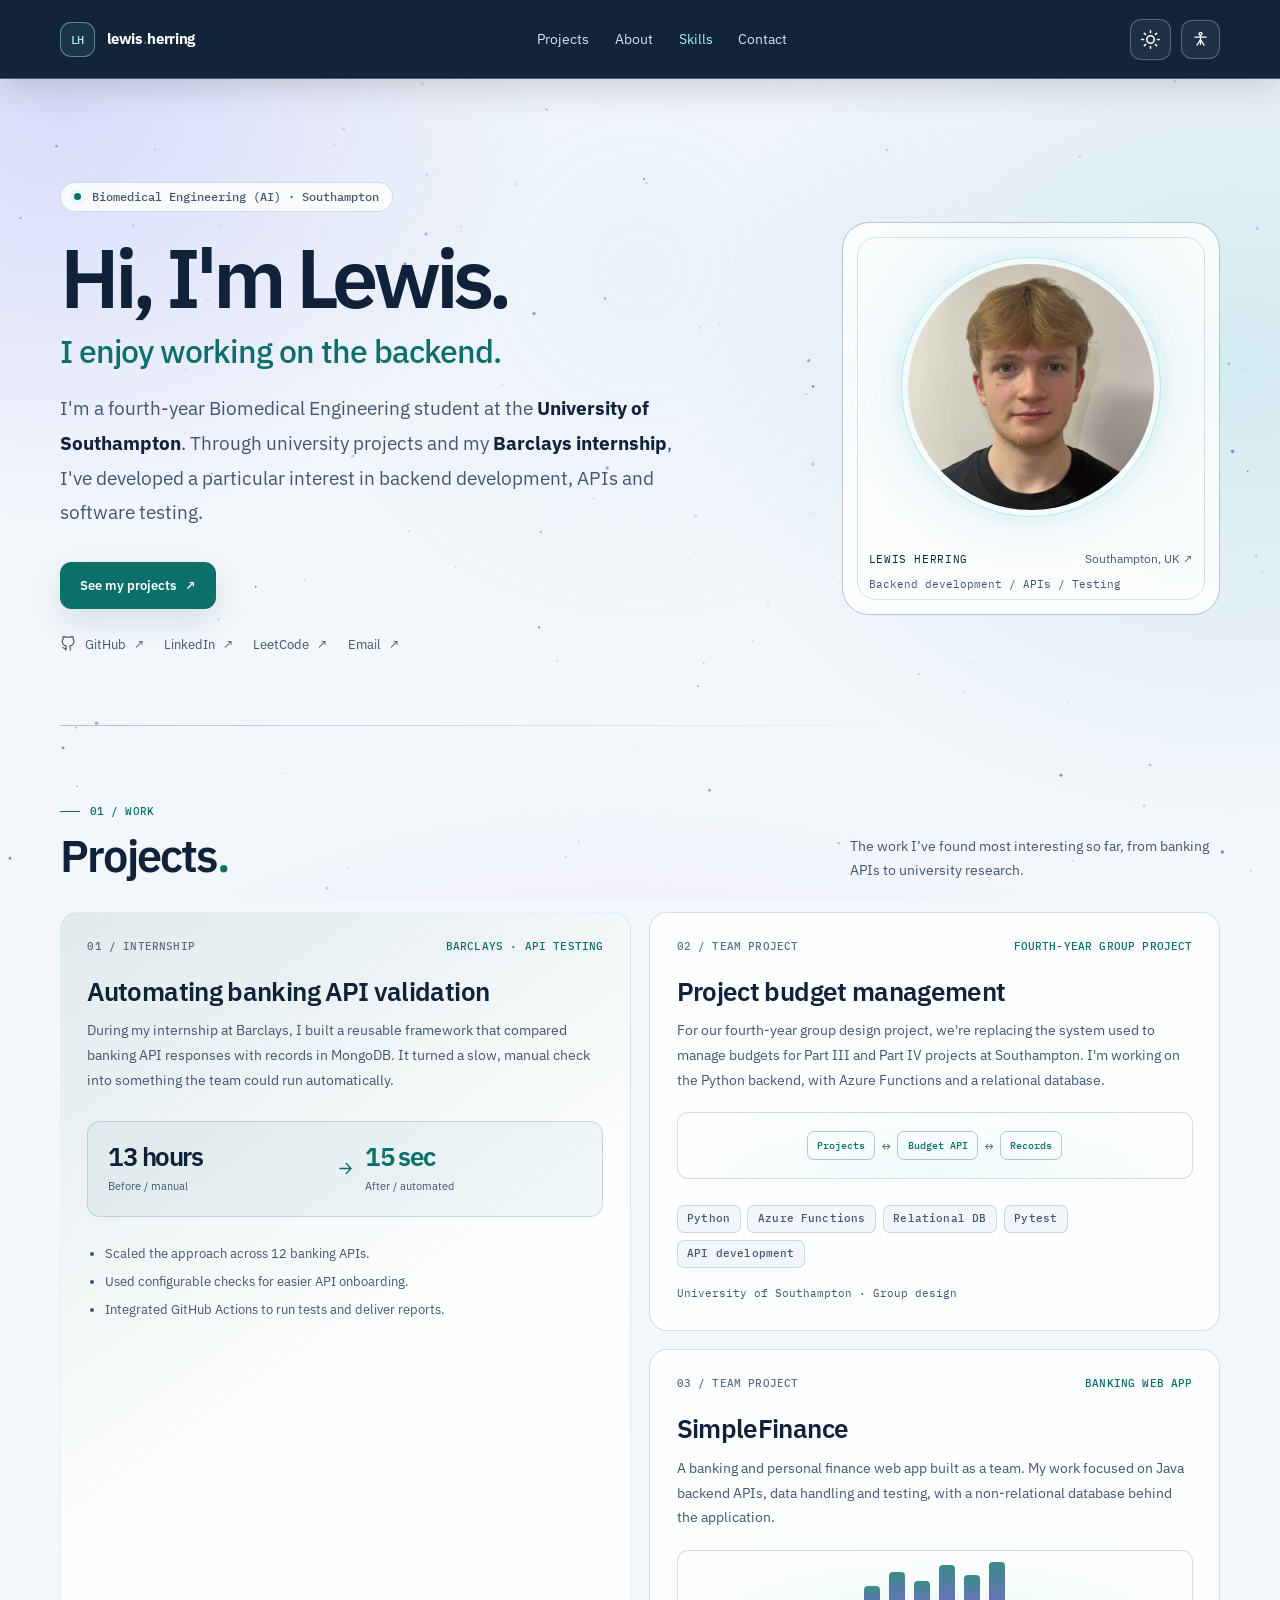
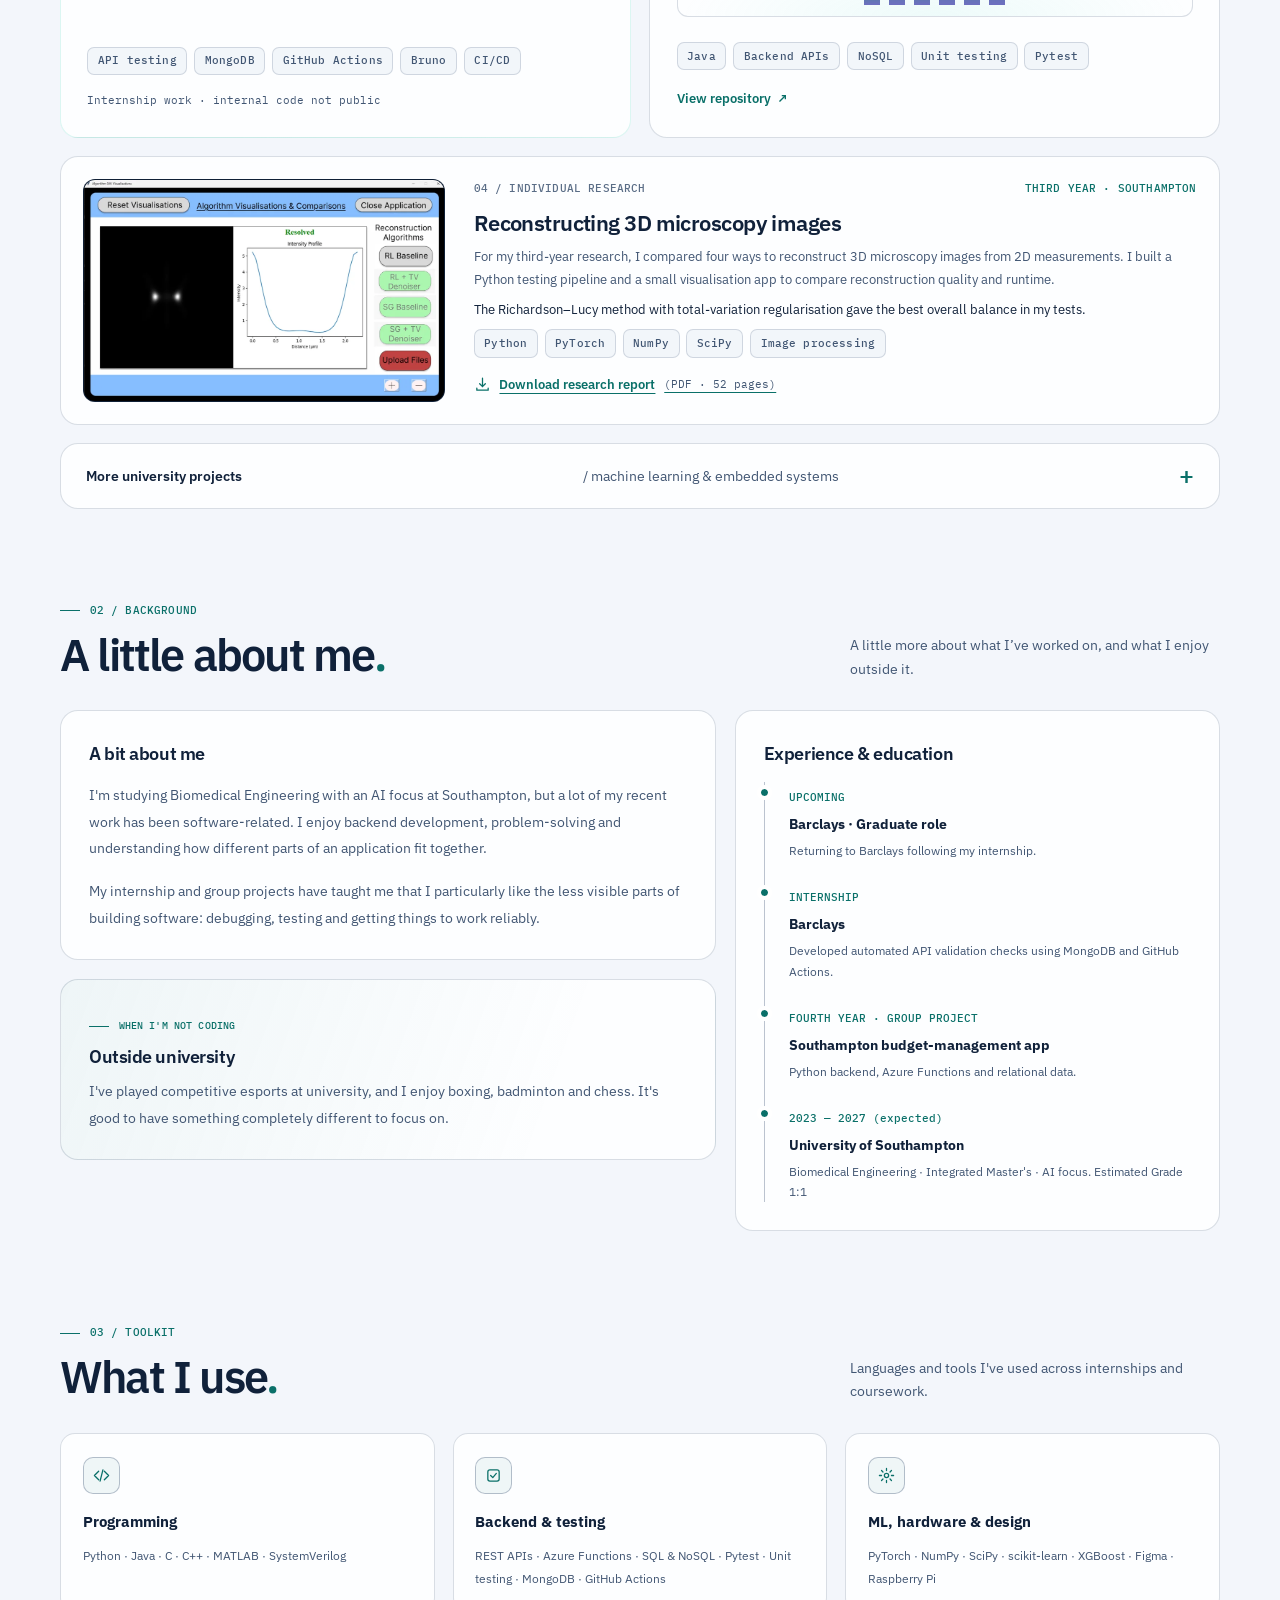
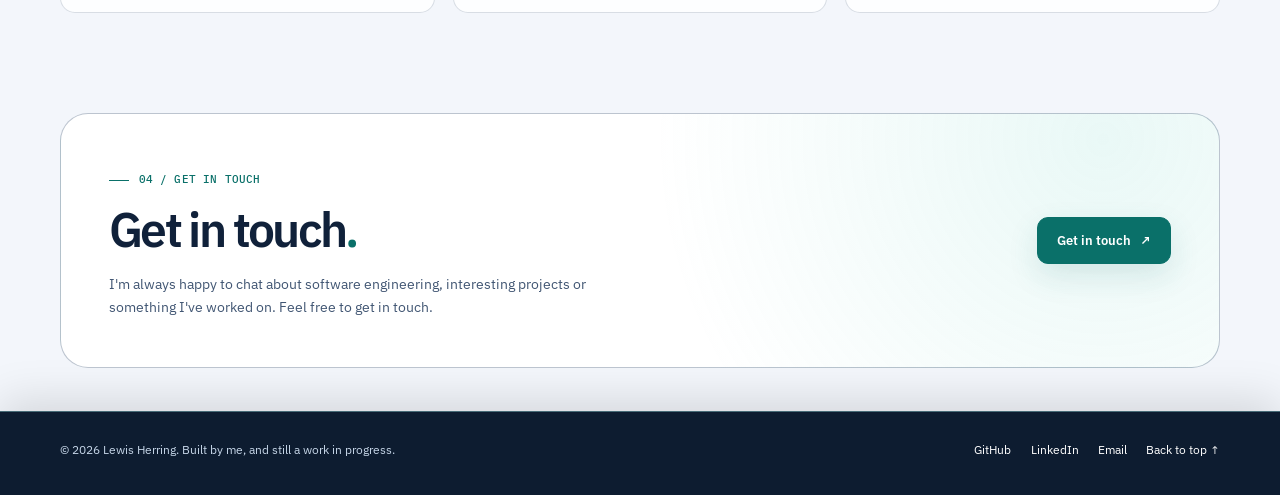
==== commit 114455f9: "Added Leetcode Link + Updated email" ====
--- a/index.html
+++ b/index.html
@@ -1 +1 @@
-<!doctype html><html lang="en" data-theme="dark"><head><meta charset="utf-8"><meta name="viewport" content="width=device-width, initial-scale=1"><meta name="theme-color" content="#090e1b"><meta name="description" content="Lewis Herring — fourth-year Biomedical Engineering student at Southampton with experience in backend APIs, banking test automation and applied machine learning."><meta name="author" content="Lewis Herring"><meta property="og:type" content="website"><meta property="og:title" content="Lewis Herring | Software Engineering Portfolio"><meta property="og:description" content="Backend APIs, software testing and university projects by Lewis Herring."><title>Lewis Herring | Software Engineering Portfolio</title><link rel="icon" href="favicon.svg" type="image/svg+xml"><link rel="preconnect" href="https://fonts.googleapis.com"><link rel="preconnect" href="https://fonts.gstatic.com" crossorigin><link href="https://fonts.googleapis.com/css2?family=IBM+Plex+Mono:wght@400;500;600&family=IBM+Plex+Sans:wght@400;500;600;700&display=swap" rel="stylesheet"><script src="assets/init-303dad969b.min.js"></script><link rel="stylesheet" href="assets/site-b739fe2b95.min.css"></head><body><a class="skip-link" href="#main">Skip to main content</a><div class="background" aria-hidden="true"><div class="aurora"></div><div class="cursor-glow" id="cursor-glow"></div><canvas id="starfield"></canvas></div><header class="site-header"><div class="container nav-inner"><a class="brand" href="#home" aria-label="Lewis Herring, back to top"><span class="brand-mark" aria-hidden="true">LH</span><span>lewis<span class="text-accent">.</span>herring</span></a><nav class="nav-links" aria-label="Main navigation"><a href="#projects">Projects</a><a href="#about">About</a><a href="#skills">Skills</a><a href="#contact">Contact</a></nav><div class="nav-actions"><button class="theme-switch" id="theme-toggle" type="button" aria-label="Switch to light mode" title="Switch to light mode"><svg class="theme-icon theme-icon--moon" viewBox="0 0 24 24" aria-hidden="true"><path d="M20.7 14.1A8.9 8.9 0 0 1 9.9 3.3 9 9 0 1 0 20.7 14.1Z"/></svg><svg class="theme-icon theme-icon--sun" viewBox="0 0 24 24" aria-hidden="true"><circle cx="12" cy="12" r="4.2"/><path d="M12 2v2m0 16v2M4.93 4.93l1.42 1.42m11.3 11.3 1.42 1.42M2 12h2m16 0h2M4.93 19.07l1.42-1.42m11.3-11.3 1.42-1.42"/></svg></button><details class="access-panel" id="access-panel"><summary class="icon-button" aria-label="Accessibility settings" title="Accessibility settings"><svg class="icon" viewBox="0 0 24 24" aria-hidden="true"><circle cx="12" cy="4" r="2"/><path d="M4 8.5h16M12 6v13m0-7-5 8m5-8 5 8"/></svg></summary><div class="access-menu" aria-label="Accessibility settings"><h2>Accessibility</h2><div class="pref-row"><span>Pause animations</span><button class="pref-toggle" type="button" id="motion-toggle" aria-pressed="false">Off</button></div><div class="pref-row"><span>Larger text</span><button class="pref-toggle" type="button" id="type-toggle" aria-pressed="false">Off</button></div><div class="pref-row"><span>Higher contrast</span><button class="pref-toggle" type="button" id="contrast-toggle" aria-pressed="false">Off</button></div></div></details></div></div></header><main id="main"><div class="container"><section class="hero" id="home" aria-labelledby="intro-heading"><div class="hero-copy"><span class="availability"><span class="status-dot" aria-hidden="true"></span> Biomedical Engineering (AI) · Southampton</span><h1 id="intro-heading">Hi, I'm Lewis.</h1><p class="hero-statement">I enjoy working on the backend.</p><p class="hero-lead">I'm a fourth-year Biomedical Engineering student at the <strong>University of Southampton</strong>. Through university projects and my <strong>Barclays internship</strong>, I've developed a particular interest in backend development, APIs and software testing.</p><div class="button-row"><a class="button button-primary" href="#projects">See my projects <span aria-hidden="true">↗</span></a></div><div class="hero-socials"><a href="https://github.com/L-ewis04" target="_blank" rel="noopener noreferrer"><svg class="icon" viewBox="0 0 24 24" aria-hidden="true"><path d="M9 19c-4 1-4-2-6-2m12 4v-3.9a3.4 3.4 0 0 0-1-2.6c3.3-.4 6.8-1.6 6.8-7.3a5.6 5.6 0 0 0-1.5-3.9 5.2 5.2 0 0 0-.1-3.8s-1.2-.4-4 1.5a13.6 13.6 0 0 0-7.2 0C5.2-.9 4-.5 4-.5a5.2 5.2 0 0 0-.1 3.8 5.6 5.6 0 0 0-1.5 3.9c0 5.7 3.5 6.9 6.8 7.3a3.4 3.4 0 0 0-1 2.6V21" transform="translate(1 1) scale(.9)"/></svg> GitHub <span aria-hidden="true">↗</span></a><a href="https://www.linkedin.com/in/lewis-herring-a45a32356/" target="_blank" rel="noopener noreferrer">LinkedIn <span aria-hidden="true">↗</span></a><a href="mailto:Lh12g23@gmail.com">Email <span aria-hidden="true">↗</span></a></div></div><div class="portrait-card"><div class="portrait-frame"><img src="assets/lewis-portrait.webp" alt="Portrait of Lewis Herring" width="650" height="612" fetchpriority="high"></div><div class="portrait-label"><span class="mono">LEWIS HERRING</span><span class="portrait-location">Southampton, UK <span aria-hidden="true">↗</span></span></div><p class="portrait-note">Backend development / APIs / Testing</p></div></section><section class="section" id="projects" aria-labelledby="projects-heading"><div class="section-heading"><div><span class="eyebrow">01 / Work</span><h2 id="projects-heading">Projects<span class="text-accent">.</span></h2></div><p class="section-sub">The work I’ve found most interesting so far, from banking APIs to university research.</p></div><div class="project-grid"><article class="project featured" aria-labelledby="proj-api"><div class="project-top"><span class="project-num">01 / INTERNSHIP</span><span class="project-kind">BARCLAYS · API TESTING</span></div><h3 id="proj-api">Automating banking API validation</h3><p>During my internship at Barclays, I built a reusable framework that compared banking API responses with records in MongoDB. It turned a slow, manual check into something the team could run automatically.</p><div class="metric" aria-label="Reported validation time reduced from 13 hours manually to 15 seconds automatically"><div><strong>13 hours</strong><small>Before / manual</small></div><svg class="icon metric-arrow" viewBox="0 0 24 24" aria-hidden="true"><path d="M4 12h16m-7-7 7 7-7 7"/></svg><div><strong class="text-accent">15 sec</strong><small>After / automated</small></div></div><ul class="detail"><li>Scaled the approach across 12 banking APIs.</li><li>Used configurable checks for easier API onboarding.</li><li>Integrated GitHub Actions to run tests and deliver reports.</li></ul><div class="project-bottom"><ul class="tags" aria-label="Technologies"><li>API testing</li><li>MongoDB</li><li>GitHub Actions</li><li>Bruno</li><li>CI/CD</li></ul><span class="muted mono" style="font-size:.68rem">Internship work · internal code not public</span></div></article><article class="project" aria-labelledby="proj-budget"><div class="project-top"><span class="project-num">02 / TEAM PROJECT</span><span class="project-kind">FOURTH-YEAR GROUP PROJECT</span></div><h3 id="proj-budget">Project budget management</h3><p>For our fourth-year group design project, we're replacing the system used to manage budgets for Part III and Part IV projects at Southampton. I'm working on the Python backend, with Azure Functions and a relational database.</p><div class="project-graphic budget-graphic" aria-hidden="true"><span class="mini-endpoint">Projects</span><span class="mini-connector">↔</span><span class="mini-endpoint">Budget API</span><span class="mini-connector">↔</span><span class="mini-endpoint">Records</span></div><div class="project-bottom"><ul class="tags" aria-label="Project focus"><li>Python</li><li>Azure Functions</li><li>Relational DB</li><li>Pytest</li><li>API development</li></ul><span class="muted mono" style="font-size:.68rem">University of Southampton · Group design</span></div></article><article class="project" aria-labelledby="proj-finance"><div class="project-top"><span class="project-num">03 / TEAM PROJECT</span><span class="project-kind">BANKING WEB APP</span></div><h3 id="proj-finance">SimpleFinance</h3><p>A banking and personal finance web app built as a team. My work focused on Java backend APIs, data handling and testing, with a non-relational database behind the application.</p><div class="project-graphic" aria-hidden="true"><div class="finance-bars"><i></i><i></i><i></i><i></i><i></i><i></i></div></div><div class="project-bottom"><ul class="tags" aria-label="My focus"><li>Java</li><li>Backend APIs</li><li>NoSQL</li><li>Unit testing</li><li>Pytest</li></ul><a class="project-link" href="https://github.com/WankaIbrahim/simplefinance" target="_blank" rel="noopener noreferrer">View repository <span aria-hidden="true">↗</span><span class="sr-only"> (opens in a new tab)</span></a></div></article></div><article class="research-card" aria-labelledby="research-heading"><div class="research-shot"><img src="assets/research-interface.webp" alt="Screenshot of the Python microscopy reconstruction interface showing an image and intensity profile" width="1000" height="613"></div><div class="research-body"><div class="research-kicker"><span class="project-num">04 / INDIVIDUAL RESEARCH</span><span class="project-kind">THIRD YEAR · SOUTHAMPTON</span></div><h3 id="research-heading">Reconstructing 3D microscopy images</h3><p>For my third-year research, I compared four ways to reconstruct 3D microscopy images from 2D measurements. I built a Python testing pipeline and a small visualisation app to compare reconstruction quality and runtime.</p><p class="research-result">The Richardson–Lucy method with total-variation regularisation gave the best overall balance in my tests.</p><ul class="tags" aria-label="Research technologies"><li>Python</li><li>PyTorch</li><li>NumPy</li><li>SciPy</li><li>Image processing</li></ul><a class="research-download" href="Lewis_Herring_Third_Year_Research.pdf" download="Lewis_Herring_Third_Year_Research.pdf"><svg class="icon" viewBox="0 0 24 24" aria-hidden="true"><path d="M12 3v12m-4-4 4 4 4-4M4 17v3h16v-3"/></svg> Download research report <span class="mono">(PDF · 52 pages)</span></a></div></article><details class="more-work"><summary>More university projects <span class="muted" style="font-weight:400">/ machine learning &amp; embedded systems</span></summary><div class="more-list"><article class="more-item"><h3>Stroke rehabilitation decision support</h3><p>Helped prototype a system to classify home-rehabilitation movements. Worked with SVM, Random Forest and XGBoost models, leave-one-subject-out validation and a Python/C++ pipeline.</p><small>Python / C++ / scikit-learn</small></article><article class="more-item"><h3>Blood glucose forecasting</h3><p>Used logistic regression and XGBoost to classify blood glucose states 15 minutes ahead, evaluating the models with cross-validation and F1 scores.</p><small>Python / XGBoost / ML evaluation</small></article><article class="more-item"><h3>PrEP health application</h3><p>Worked in a team on a Python, Tkinter and SQLite app, using MVC and pseudonymisation of sensitive data.</p><small>Python / SQLite / MVC</small></article><article class="more-item"><h3>Heart-rate &amp; proximity sensing</h3><p>Built a C-based prototype using optical sensors, signal amplification and ADC control to detect proximity and measure heart rate.</p><small>C / Embedded systems / PPG</small></article></div></details></section><section class="section" id="about" aria-labelledby="about-heading"><div class="section-heading"><div><span class="eyebrow">02 / Background</span><h2 id="about-heading">A little about me<span class="text-accent">.</span></h2></div><p class="section-sub">A little more about what I’ve worked on, and what I enjoy outside it.</p></div><div class="about-grid"><div class="about-stack"><div class="about-panel"><h3>A bit about me</h3><p>I'm studying Biomedical Engineering with an AI focus at Southampton, but a lot of my recent work has been software-related. I enjoy backend development, problem-solving and understanding how different parts of an application fit together.</p><p>My internship and group projects have taught me that I particularly like the less visible parts of building software: debugging, testing and getting things to work reliably.</p></div><div class="about-panel about-interests"><span class="eyebrow">WHEN I'M NOT CODING</span><h3>Outside university</h3><p>I've played competitive esports at university, and I enjoy boxing, badminton and chess. It's good to have something completely different to focus on.</p></div></div><div class="about-panel"><h3>Experience &amp; education</h3><div class="timeline"><div class="timeline-item"><span class="time">UPCOMING</span><h4>Barclays · Graduate role</h4><p>Returning to Barclays following my internship.</p></div><div class="timeline-item"><span class="time">INTERNSHIP</span><h4>Barclays</h4><p>Developed automated API validation checks using MongoDB and GitHub Actions.</p></div><div class="timeline-item"><span class="time">FOURTH YEAR · GROUP PROJECT</span><h4>Southampton budget-management app</h4><p>Python backend, Azure Functions and relational data.</p></div><div class="timeline-item"><time datetime="2023">2023 — 2027 (expected)</time><h4>University of Southampton</h4><p>Biomedical Engineering · Integrated Master's · AI focus. Second year: 71.2% (First Class).</p></div></div></div></div></section><section class="section" id="skills" aria-labelledby="skills-heading"><div class="section-heading"><div><span class="eyebrow">03 / Toolkit</span><h2 id="skills-heading">What I use<span class="text-accent">.</span></h2></div><p class="section-sub">Languages and tools I've used across internships and coursework.</p></div><div class="skill-grid"><div class="skill-group"><span class="skill-icon" aria-hidden="true"><svg class="icon" viewBox="0 0 24 24"><path d="m8 6-6 6 6 6m8-12 6 6-6 6M14 4 10 20"/></svg></span><h3>Programming</h3><p>Python · Java · C · C++ · MATLAB · SystemVerilog</p></div><div class="skill-group"><span class="skill-icon" aria-hidden="true"><svg class="icon" viewBox="0 0 24 24"><rect x="4" y="4" width="16" height="16" rx="3"/><path d="m8 12 3 3 5-6"/></svg></span><h3>Backend &amp; testing</h3><p>REST APIs · Azure Functions · SQL &amp; NoSQL · Pytest · Unit testing · MongoDB · GitHub Actions</p></div><div class="skill-group"><span class="skill-icon" aria-hidden="true"><svg class="icon" viewBox="0 0 24 24"><circle cx="12" cy="12" r="3"/><path d="M12 2v3m0 14v3M2 12h3m14 0h3m-3-7-2 2M7 17l-2 2m0-14 2 2m10 10 2 2"/></svg></span><h3>ML, hardware &amp; design</h3><p>PyTorch · NumPy · SciPy · scikit-learn · XGBoost · Figma · Raspberry Pi</p></div></div></section><section class="contact-section" id="contact" aria-labelledby="contact-heading"><div class="contact-card"><div><span class="eyebrow">04 / Get in touch</span><h2 id="contact-heading">Get in touch<span class="text-accent">.</span></h2><p>I'm always happy to chat about software engineering, interesting projects or something I've worked on. Feel free to get in touch.</p></div><a class="button button-primary" href="mailto:Lh12g23@gmail.com?subject=Hello%20Lewis">Get in touch <span aria-hidden="true">↗</span></a></div></section></div></main><footer><div class="container footer-inner"><p>© <span id="year">2026</span> Lewis Herring. Built by me, and still a work in progress.</p><div class="footer-links"><a href="https://github.com/L-ewis04" target="_blank" rel="noopener noreferrer">GitHub</a><a href="https://www.linkedin.com/in/lewis-herring-a45a32356/" target="_blank" rel="noopener noreferrer">LinkedIn</a><a href="mailto:Lh12g23@gmail.com">Email</a><a href="#home">Back to top ↑</a></div></div></footer><script defer src="assets/app-37c977fc67.min.js"></script></body></html>
+<!doctype html><html lang="en" data-theme="dark"><head><meta charset="utf-8"><meta name="viewport" content="width=device-width, initial-scale=1"><meta name="theme-color" content="#090e1b"><meta name="description" content="Lewis Herring — fourth-year Biomedical Engineering student at Southampton with experience in backend APIs, banking test automation and applied machine learning."><meta name="author" content="Lewis Herring"><meta property="og:type" content="website"><meta property="og:title" content="Lewis Herring | Software Engineering Portfolio"><meta property="og:description" content="Backend APIs, software testing and university projects by Lewis Herring."><title>Lewis Herring | Software Engineering Portfolio</title><link rel="icon" href="favicon.svg" type="image/svg+xml"><link rel="preconnect" href="https://fonts.googleapis.com"><link rel="preconnect" href="https://fonts.gstatic.com" crossorigin><link href="https://fonts.googleapis.com/css2?family=IBM+Plex+Mono:wght@400;500;600&family=IBM+Plex+Sans:wght@400;500;600;700&display=swap" rel="stylesheet"><script src="assets/init-303dad969b.min.js"></script><link rel="stylesheet" href="assets/site-b739fe2b95.min.css"></head><body><a class="skip-link" href="#main">Skip to main content</a><div class="background" aria-hidden="true"><div class="aurora"></div><div class="cursor-glow" id="cursor-glow"></div><canvas id="starfield"></canvas></div><header class="site-header"><div class="container nav-inner"><a class="brand" href="#home" aria-label="Lewis Herring, back to top"><span class="brand-mark" aria-hidden="true">LH</span><span>lewis<span class="text-accent">.</span>herring</span></a><nav class="nav-links" aria-label="Main navigation"><a href="#projects">Projects</a><a href="#about">About</a><a href="#skills">Skills</a><a href="#contact">Contact</a></nav><div class="nav-actions"><button class="theme-switch" id="theme-toggle" type="button" aria-label="Switch to light mode" title="Switch to light mode"><svg class="theme-icon theme-icon--moon" viewBox="0 0 24 24" aria-hidden="true"><path d="M20.7 14.1A8.9 8.9 0 0 1 9.9 3.3 9 9 0 1 0 20.7 14.1Z"/></svg><svg class="theme-icon theme-icon--sun" viewBox="0 0 24 24" aria-hidden="true"><circle cx="12" cy="12" r="4.2"/><path d="M12 2v2m0 16v2M4.93 4.93l1.42 1.42m11.3 11.3 1.42 1.42M2 12h2m16 0h2M4.93 19.07l1.42-1.42m11.3-11.3 1.42-1.42"/></svg></button><details class="access-panel" id="access-panel"><summary class="icon-button" aria-label="Accessibility settings" title="Accessibility settings"><svg class="icon" viewBox="0 0 24 24" aria-hidden="true"><circle cx="12" cy="4" r="2"/><path d="M4 8.5h16M12 6v13m0-7-5 8m5-8 5 8"/></svg></summary><div class="access-menu" aria-label="Accessibility settings"><h2>Accessibility</h2><div class="pref-row"><span>Pause animations</span><button class="pref-toggle" type="button" id="motion-toggle" aria-pressed="false">Off</button></div><div class="pref-row"><span>Larger text</span><button class="pref-toggle" type="button" id="type-toggle" aria-pressed="false">Off</button></div><div class="pref-row"><span>Higher contrast</span><button class="pref-toggle" type="button" id="contrast-toggle" aria-pressed="false">Off</button></div></div></details></div></div></header><main id="main"><div class="container"><section class="hero" id="home" aria-labelledby="intro-heading"><div class="hero-copy"><span class="availability"><span class="status-dot" aria-hidden="true"></span> Biomedical Engineering (AI) · Southampton</span><h1 id="intro-heading">Hi, I'm Lewis.</h1><p class="hero-statement">I enjoy working on the backend.</p><p class="hero-lead">I'm a fourth-year Biomedical Engineering student at the <strong>University of Southampton</strong>. Through university projects and my <strong>Barclays internship</strong>, I've developed a particular interest in backend development, APIs and software testing.</p><div class="button-row"><a class="button button-primary" href="#projects">See my projects <span aria-hidden="true">↗</span></a></div><div class="hero-socials"><a href="https://github.com/L-ewis04" target="_blank" rel="noopener noreferrer"><svg class="icon" viewBox="0 0 24 24" aria-hidden="true"><path d="M9 19c-4 1-4-2-6-2m12 4v-3.9a3.4 3.4 0 0 0-1-2.6c3.3-.4 6.8-1.6 6.8-7.3a5.6 5.6 0 0 0-1.5-3.9 5.2 5.2 0 0 0-.1-3.8s-1.2-.4-4 1.5a13.6 13.6 0 0 0-7.2 0C5.2-.9 4-.5 4-.5a5.2 5.2 0 0 0-.1 3.8 5.6 5.6 0 0 0-1.5 3.9c0 5.7 3.5 6.9 6.8 7.3a3.4 3.4 0 0 0-1 2.6V21" transform="translate(1 1) scale(.9)"/></svg> GitHub <span aria-hidden="true">↗</span></a><a href="https://www.linkedin.com/in/lewis-herring-a45a32356/" target="_blank" rel="noopener noreferrer">LinkedIn <span aria-hidden="true">↗</span></a><a href="https://leetcode.com/u/Lewis2004/" target="_blank" rel="noopener noreferrer" aria-label="LeetCode profile (opens in a new tab)">LeetCode <span aria-hidden="true">↗</span></a><a href="mailto:Lewisherring24@gmail.com">Email <span aria-hidden="true">↗</span></a></div></div><div class="portrait-card"><div class="portrait-frame"><img src="assets/lewis-portrait.webp" alt="Portrait of Lewis Herring" width="650" height="612" fetchpriority="high"></div><div class="portrait-label"><span class="mono">LEWIS HERRING</span><span class="portrait-location">Southampton, UK <span aria-hidden="true">↗</span></span></div><p class="portrait-note">Backend development / APIs / Testing</p></div></section><section class="section" id="projects" aria-labelledby="projects-heading"><div class="section-heading"><div><span class="eyebrow">01 / Work</span><h2 id="projects-heading">Projects<span class="text-accent">.</span></h2></div><p class="section-sub">The work I’ve found most interesting so far, from banking APIs to university research.</p></div><div class="project-grid"><article class="project featured" aria-labelledby="proj-api"><div class="project-top"><span class="project-num">01 / INTERNSHIP</span><span class="project-kind">BARCLAYS · API TESTING</span></div><h3 id="proj-api">Automating banking API validation</h3><p>During my internship at Barclays, I built a reusable framework that compared banking API responses with records in MongoDB. It turned a slow, manual check into something the team could run automatically.</p><div class="metric" aria-label="Reported validation time reduced from 13 hours manually to 15 seconds automatically"><div><strong>13 hours</strong><small>Before / manual</small></div><svg class="icon metric-arrow" viewBox="0 0 24 24" aria-hidden="true"><path d="M4 12h16m-7-7 7 7-7 7"/></svg><div><strong class="text-accent">15 sec</strong><small>After / automated</small></div></div><ul class="detail"><li>Scaled the approach across 12 banking APIs.</li><li>Used configurable checks for easier API onboarding.</li><li>Integrated GitHub Actions to run tests and deliver reports.</li></ul><div class="project-bottom"><ul class="tags" aria-label="Technologies"><li>API testing</li><li>MongoDB</li><li>GitHub Actions</li><li>Bruno</li><li>CI/CD</li></ul><span class="muted mono" style="font-size:.68rem">Internship work · internal code not public</span></div></article><article class="project" aria-labelledby="proj-budget"><div class="project-top"><span class="project-num">02 / TEAM PROJECT</span><span class="project-kind">FOURTH-YEAR GROUP PROJECT</span></div><h3 id="proj-budget">Project budget management</h3><p>For our fourth-year group design project, we're replacing the system used to manage budgets for Part III and Part IV projects at Southampton. I'm working on the Python backend, with Azure Functions and a relational database.</p><div class="project-graphic budget-graphic" aria-hidden="true"><span class="mini-endpoint">Projects</span><span class="mini-connector">↔</span><span class="mini-endpoint">Budget API</span><span class="mini-connector">↔</span><span class="mini-endpoint">Records</span></div><div class="project-bottom"><ul class="tags" aria-label="Project focus"><li>Python</li><li>Azure Functions</li><li>Relational DB</li><li>Pytest</li><li>API development</li></ul><span class="muted mono" style="font-size:.68rem">University of Southampton · Group design</span></div></article><article class="project" aria-labelledby="proj-finance"><div class="project-top"><span class="project-num">03 / TEAM PROJECT</span><span class="project-kind">BANKING WEB APP</span></div><h3 id="proj-finance">SimpleFinance</h3><p>A banking and personal finance web app built as a team. My work focused on Java backend APIs, data handling and testing, with a non-relational database behind the application.</p><div class="project-graphic" aria-hidden="true"><div class="finance-bars"><i></i><i></i><i></i><i></i><i></i><i></i></div></div><div class="project-bottom"><ul class="tags" aria-label="My focus"><li>Java</li><li>Backend APIs</li><li>NoSQL</li><li>Unit testing</li><li>Pytest</li></ul><a class="project-link" href="https://github.com/WankaIbrahim/simplefinance" target="_blank" rel="noopener noreferrer">View repository <span aria-hidden="true">↗</span><span class="sr-only"> (opens in a new tab)</span></a></div></article></div><article class="research-card" aria-labelledby="research-heading"><div class="research-shot"><img src="assets/research-interface.webp" alt="Screenshot of the Python microscopy reconstruction interface showing an image and intensity profile" width="1000" height="613"></div><div class="research-body"><div class="research-kicker"><span class="project-num">04 / INDIVIDUAL RESEARCH</span><span class="project-kind">THIRD YEAR · SOUTHAMPTON</span></div><h3 id="research-heading">Reconstructing 3D microscopy images</h3><p>For my third-year research, I compared four ways to reconstruct 3D microscopy images from 2D measurements. I built a Python testing pipeline and a small visualisation app to compare reconstruction quality and runtime.</p><p class="research-result">The Richardson–Lucy method with total-variation regularisation gave the best overall balance in my tests.</p><ul class="tags" aria-label="Research technologies"><li>Python</li><li>PyTorch</li><li>NumPy</li><li>SciPy</li><li>Image processing</li></ul><a class="research-download" href="Lewis_Herring_Third_Year_Research.pdf" download="Lewis_Herring_Third_Year_Research.pdf"><svg class="icon" viewBox="0 0 24 24" aria-hidden="true"><path d="M12 3v12m-4-4 4 4 4-4M4 17v3h16v-3"/></svg> Download research report <span class="mono">(PDF · 52 pages)</span></a></div></article><details class="more-work"><summary>More university projects <span class="muted" style="font-weight:400">/ machine learning &amp; embedded systems</span></summary><div class="more-list"><article class="more-item"><h3>Stroke rehabilitation decision support</h3><p>Helped prototype a system to classify home-rehabilitation movements. Worked with SVM, Random Forest and XGBoost models, leave-one-subject-out validation and a Python/C++ pipeline.</p><small>Python / C++ / scikit-learn</small></article><article class="more-item"><h3>Blood glucose forecasting</h3><p>Used logistic regression and XGBoost to classify blood glucose states 15 minutes ahead, evaluating the models with cross-validation and F1 scores.</p><small>Python / XGBoost / ML evaluation</small></article><article class="more-item"><h3>PrEP health application</h3><p>Worked in a team on a Python, Tkinter and SQLite app, using MVC and pseudonymisation of sensitive data.</p><small>Python / SQLite / MVC</small></article><article class="more-item"><h3>Heart-rate &amp; proximity sensing</h3><p>Built a C-based prototype using optical sensors, signal amplification and ADC control to detect proximity and measure heart rate.</p><small>C / Embedded systems / PPG</small></article></div></details></section><section class="section" id="about" aria-labelledby="about-heading"><div class="section-heading"><div><span class="eyebrow">02 / Background</span><h2 id="about-heading">A little about me<span class="text-accent">.</span></h2></div><p class="section-sub">A little more about what I’ve worked on, and what I enjoy outside it.</p></div><div class="about-grid"><div class="about-stack"><div class="about-panel"><h3>A bit about me</h3><p>I'm studying Biomedical Engineering with an AI focus at Southampton, but a lot of my recent work has been software-related. I enjoy backend development, problem-solving and understanding how different parts of an application fit together.</p><p>My internship and group projects have taught me that I particularly like the less visible parts of building software: debugging, testing and getting things to work reliably.</p></div><div class="about-panel about-interests"><span class="eyebrow">WHEN I'M NOT CODING</span><h3>Outside university</h3><p>I've played competitive esports at university, and I enjoy boxing, badminton and chess. It's good to have something completely different to focus on.</p></div></div><div class="about-panel"><h3>Experience &amp; education</h3><div class="timeline"><div class="timeline-item"><span class="time">UPCOMING</span><h4>Barclays · Graduate role</h4><p>Returning to Barclays following my internship.</p></div><div class="timeline-item"><span class="time">INTERNSHIP</span><h4>Barclays</h4><p>Developed automated API validation checks using MongoDB and GitHub Actions.</p></div><div class="timeline-item"><span class="time">FOURTH YEAR · GROUP PROJECT</span><h4>Southampton budget-management app</h4><p>Python backend, Azure Functions and relational data.</p></div><div class="timeline-item"><time datetime="2023">2023 — 2027 (expected)</time><h4>University of Southampton</h4><p>Biomedical Engineering · Integrated Master's · AI focus. Estimated Grade 1:1</p></div></div></div></div></section><section class="section" id="skills" aria-labelledby="skills-heading"><div class="section-heading"><div><span class="eyebrow">03 / Toolkit</span><h2 id="skills-heading">What I use<span class="text-accent">.</span></h2></div><p class="section-sub">Languages and tools I've used across internships and coursework.</p></div><div class="skill-grid"><div class="skill-group"><span class="skill-icon" aria-hidden="true"><svg class="icon" viewBox="0 0 24 24"><path d="m8 6-6 6 6 6m8-12 6 6-6 6M14 4 10 20"/></svg></span><h3>Programming</h3><p>Python · Java · C · C++ · MATLAB · SystemVerilog</p></div><div class="skill-group"><span class="skill-icon" aria-hidden="true"><svg class="icon" viewBox="0 0 24 24"><rect x="4" y="4" width="16" height="16" rx="3"/><path d="m8 12 3 3 5-6"/></svg></span><h3>Backend &amp; testing</h3><p>REST APIs · Azure Functions · SQL &amp; NoSQL · Pytest · Unit testing · MongoDB · GitHub Actions</p></div><div class="skill-group"><span class="skill-icon" aria-hidden="true"><svg class="icon" viewBox="0 0 24 24"><circle cx="12" cy="12" r="3"/><path d="M12 2v3m0 14v3M2 12h3m14 0h3m-3-7-2 2M7 17l-2 2m0-14 2 2m10 10 2 2"/></svg></span><h3>ML, hardware &amp; design</h3><p>PyTorch · NumPy · SciPy · scikit-learn · XGBoost · Figma · Raspberry Pi</p></div></div></section><section class="contact-section" id="contact" aria-labelledby="contact-heading"><div class="contact-card"><div><span class="eyebrow">04 / Get in touch</span><h2 id="contact-heading">Get in touch<span class="text-accent">.</span></h2><p>I'm always happy to chat about software engineering, interesting projects or something I've worked on. Feel free to get in touch.</p></div><a class="button button-primary" href="mailto:Lh12g23@gmail.com?subject=Hello%20Lewis">Get in touch <span aria-hidden="true">↗</span></a></div></section></div></main><footer><div class="container footer-inner"><p>© <span id="year">2026</span> Lewis Herring. Built by me, and still a work in progress.</p><div class="footer-links"><a href="https://github.com/L-ewis04" target="_blank" rel="noopener noreferrer">GitHub</a><a href="https://www.linkedin.com/in/lewis-herring-a45a32356/" target="_blank" rel="noopener noreferrer">LinkedIn</a><a href="mailto:Lh12g23@gmail.com">Email</a><a href="#home">Back to top ↑</a></div></div></footer><script defer src="assets/app-37c977fc67.min.js"></script></body></html>
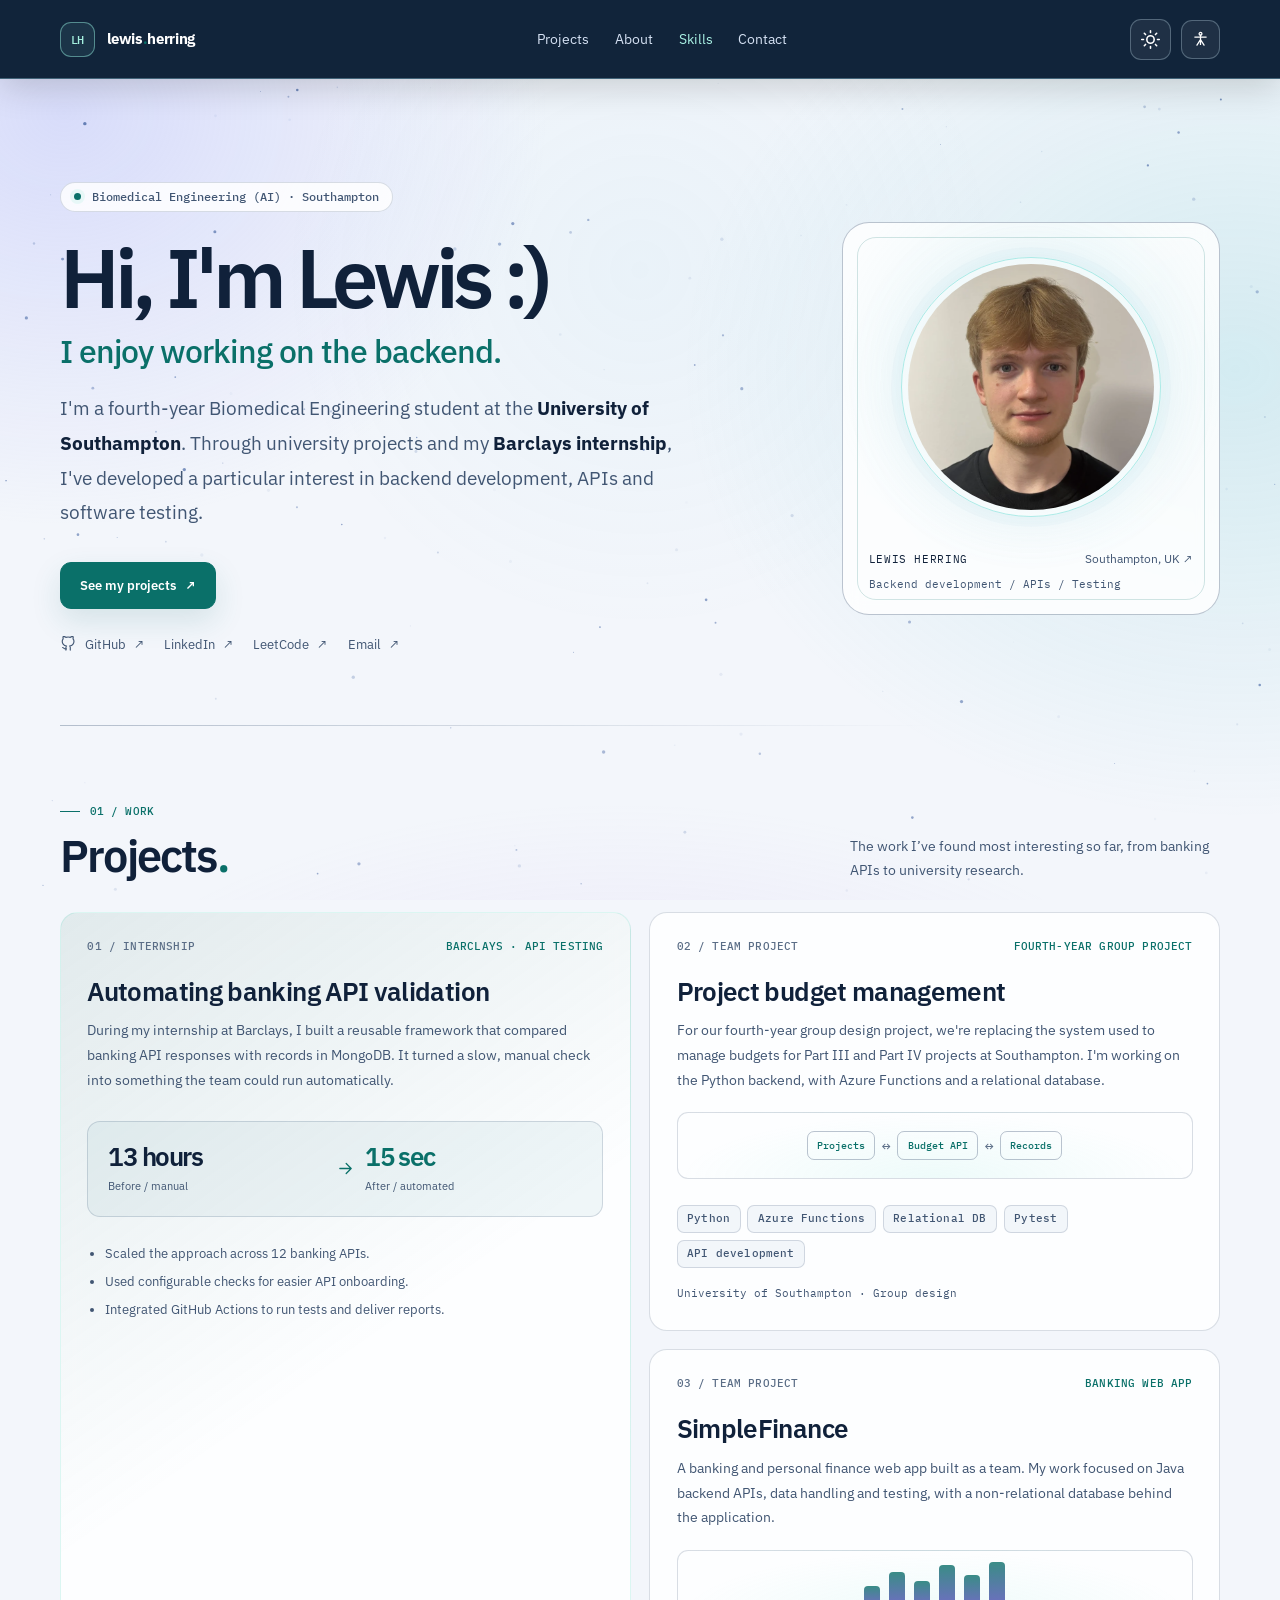
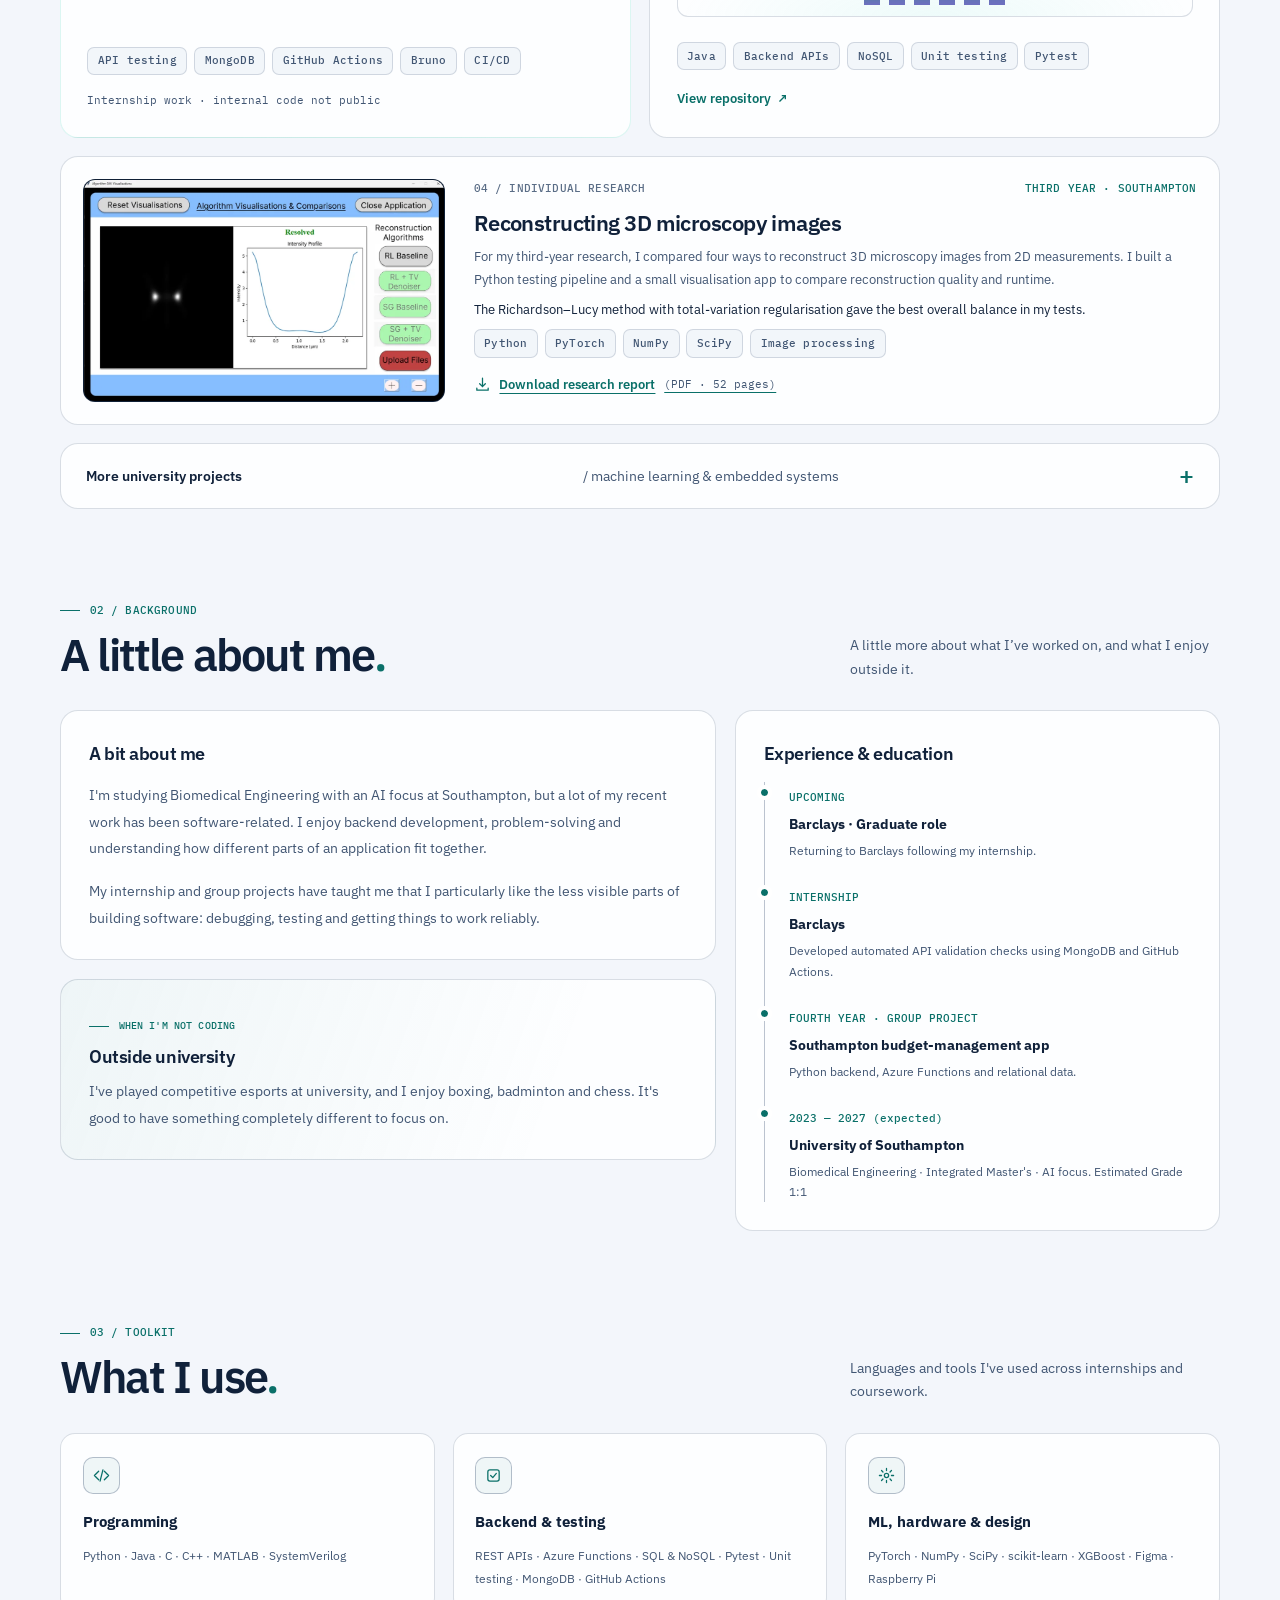
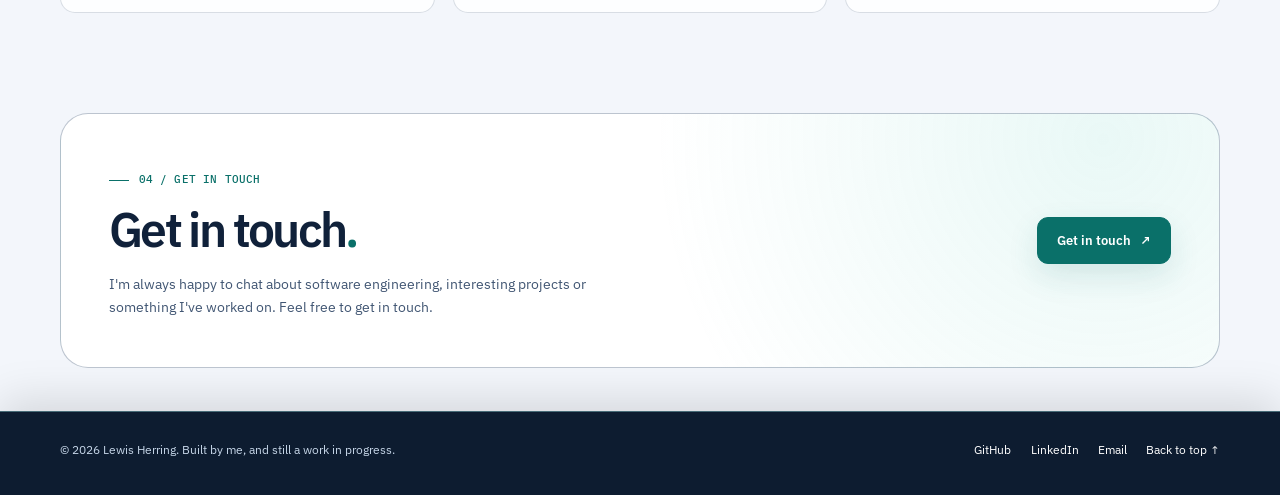
==== commit 7538b267: "Txt Update" ====
--- a/index.html
+++ b/index.html
@@ -1 +1 @@
-<!doctype html><html lang="en" data-theme="dark"><head><meta charset="utf-8"><meta name="viewport" content="width=device-width, initial-scale=1"><meta name="theme-color" content="#090e1b"><meta name="description" content="Lewis Herring — fourth-year Biomedical Engineering student at Southampton with experience in backend APIs, banking test automation and applied machine learning."><meta name="author" content="Lewis Herring"><meta property="og:type" content="website"><meta property="og:title" content="Lewis Herring | Software Engineering Portfolio"><meta property="og:description" content="Backend APIs, software testing and university projects by Lewis Herring."><title>Lewis Herring | Software Engineering Portfolio</title><link rel="icon" href="favicon.svg" type="image/svg+xml"><link rel="preconnect" href="https://fonts.googleapis.com"><link rel="preconnect" href="https://fonts.gstatic.com" crossorigin><link href="https://fonts.googleapis.com/css2?family=IBM+Plex+Mono:wght@400;500;600&family=IBM+Plex+Sans:wght@400;500;600;700&display=swap" rel="stylesheet"><script src="assets/init-303dad969b.min.js"></script><link rel="stylesheet" href="assets/site-b739fe2b95.min.css"></head><body><a class="skip-link" href="#main">Skip to main content</a><div class="background" aria-hidden="true"><div class="aurora"></div><div class="cursor-glow" id="cursor-glow"></div><canvas id="starfield"></canvas></div><header class="site-header"><div class="container nav-inner"><a class="brand" href="#home" aria-label="Lewis Herring, back to top"><span class="brand-mark" aria-hidden="true">LH</span><span>lewis<span class="text-accent">.</span>herring</span></a><nav class="nav-links" aria-label="Main navigation"><a href="#projects">Projects</a><a href="#about">About</a><a href="#skills">Skills</a><a href="#contact">Contact</a></nav><div class="nav-actions"><button class="theme-switch" id="theme-toggle" type="button" aria-label="Switch to light mode" title="Switch to light mode"><svg class="theme-icon theme-icon--moon" viewBox="0 0 24 24" aria-hidden="true"><path d="M20.7 14.1A8.9 8.9 0 0 1 9.9 3.3 9 9 0 1 0 20.7 14.1Z"/></svg><svg class="theme-icon theme-icon--sun" viewBox="0 0 24 24" aria-hidden="true"><circle cx="12" cy="12" r="4.2"/><path d="M12 2v2m0 16v2M4.93 4.93l1.42 1.42m11.3 11.3 1.42 1.42M2 12h2m16 0h2M4.93 19.07l1.42-1.42m11.3-11.3 1.42-1.42"/></svg></button><details class="access-panel" id="access-panel"><summary class="icon-button" aria-label="Accessibility settings" title="Accessibility settings"><svg class="icon" viewBox="0 0 24 24" aria-hidden="true"><circle cx="12" cy="4" r="2"/><path d="M4 8.5h16M12 6v13m0-7-5 8m5-8 5 8"/></svg></summary><div class="access-menu" aria-label="Accessibility settings"><h2>Accessibility</h2><div class="pref-row"><span>Pause animations</span><button class="pref-toggle" type="button" id="motion-toggle" aria-pressed="false">Off</button></div><div class="pref-row"><span>Larger text</span><button class="pref-toggle" type="button" id="type-toggle" aria-pressed="false">Off</button></div><div class="pref-row"><span>Higher contrast</span><button class="pref-toggle" type="button" id="contrast-toggle" aria-pressed="false">Off</button></div></div></details></div></div></header><main id="main"><div class="container"><section class="hero" id="home" aria-labelledby="intro-heading"><div class="hero-copy"><span class="availability"><span class="status-dot" aria-hidden="true"></span> Biomedical Engineering (AI) · Southampton</span><h1 id="intro-heading">Hi, I'm Lewis.</h1><p class="hero-statement">I enjoy working on the backend.</p><p class="hero-lead">I'm a fourth-year Biomedical Engineering student at the <strong>University of Southampton</strong>. Through university projects and my <strong>Barclays internship</strong>, I've developed a particular interest in backend development, APIs and software testing.</p><div class="button-row"><a class="button button-primary" href="#projects">See my projects <span aria-hidden="true">↗</span></a></div><div class="hero-socials"><a href="https://github.com/L-ewis04" target="_blank" rel="noopener noreferrer"><svg class="icon" viewBox="0 0 24 24" aria-hidden="true"><path d="M9 19c-4 1-4-2-6-2m12 4v-3.9a3.4 3.4 0 0 0-1-2.6c3.3-.4 6.8-1.6 6.8-7.3a5.6 5.6 0 0 0-1.5-3.9 5.2 5.2 0 0 0-.1-3.8s-1.2-.4-4 1.5a13.6 13.6 0 0 0-7.2 0C5.2-.9 4-.5 4-.5a5.2 5.2 0 0 0-.1 3.8 5.6 5.6 0 0 0-1.5 3.9c0 5.7 3.5 6.9 6.8 7.3a3.4 3.4 0 0 0-1 2.6V21" transform="translate(1 1) scale(.9)"/></svg> GitHub <span aria-hidden="true">↗</span></a><a href="https://www.linkedin.com/in/lewis-herring-a45a32356/" target="_blank" rel="noopener noreferrer">LinkedIn <span aria-hidden="true">↗</span></a><a href="https://leetcode.com/u/Lewis2004/" target="_blank" rel="noopener noreferrer" aria-label="LeetCode profile (opens in a new tab)">LeetCode <span aria-hidden="true">↗</span></a><a href="mailto:Lewisherring24@gmail.com">Email <span aria-hidden="true">↗</span></a></div></div><div class="portrait-card"><div class="portrait-frame"><img src="assets/lewis-portrait.webp" alt="Portrait of Lewis Herring" width="650" height="612" fetchpriority="high"></div><div class="portrait-label"><span class="mono">LEWIS HERRING</span><span class="portrait-location">Southampton, UK <span aria-hidden="true">↗</span></span></div><p class="portrait-note">Backend development / APIs / Testing</p></div></section><section class="section" id="projects" aria-labelledby="projects-heading"><div class="section-heading"><div><span class="eyebrow">01 / Work</span><h2 id="projects-heading">Projects<span class="text-accent">.</span></h2></div><p class="section-sub">The work I’ve found most interesting so far, from banking APIs to university research.</p></div><div class="project-grid"><article class="project featured" aria-labelledby="proj-api"><div class="project-top"><span class="project-num">01 / INTERNSHIP</span><span class="project-kind">BARCLAYS · API TESTING</span></div><h3 id="proj-api">Automating banking API validation</h3><p>During my internship at Barclays, I built a reusable framework that compared banking API responses with records in MongoDB. It turned a slow, manual check into something the team could run automatically.</p><div class="metric" aria-label="Reported validation time reduced from 13 hours manually to 15 seconds automatically"><div><strong>13 hours</strong><small>Before / manual</small></div><svg class="icon metric-arrow" viewBox="0 0 24 24" aria-hidden="true"><path d="M4 12h16m-7-7 7 7-7 7"/></svg><div><strong class="text-accent">15 sec</strong><small>After / automated</small></div></div><ul class="detail"><li>Scaled the approach across 12 banking APIs.</li><li>Used configurable checks for easier API onboarding.</li><li>Integrated GitHub Actions to run tests and deliver reports.</li></ul><div class="project-bottom"><ul class="tags" aria-label="Technologies"><li>API testing</li><li>MongoDB</li><li>GitHub Actions</li><li>Bruno</li><li>CI/CD</li></ul><span class="muted mono" style="font-size:.68rem">Internship work · internal code not public</span></div></article><article class="project" aria-labelledby="proj-budget"><div class="project-top"><span class="project-num">02 / TEAM PROJECT</span><span class="project-kind">FOURTH-YEAR GROUP PROJECT</span></div><h3 id="proj-budget">Project budget management</h3><p>For our fourth-year group design project, we're replacing the system used to manage budgets for Part III and Part IV projects at Southampton. I'm working on the Python backend, with Azure Functions and a relational database.</p><div class="project-graphic budget-graphic" aria-hidden="true"><span class="mini-endpoint">Projects</span><span class="mini-connector">↔</span><span class="mini-endpoint">Budget API</span><span class="mini-connector">↔</span><span class="mini-endpoint">Records</span></div><div class="project-bottom"><ul class="tags" aria-label="Project focus"><li>Python</li><li>Azure Functions</li><li>Relational DB</li><li>Pytest</li><li>API development</li></ul><span class="muted mono" style="font-size:.68rem">University of Southampton · Group design</span></div></article><article class="project" aria-labelledby="proj-finance"><div class="project-top"><span class="project-num">03 / TEAM PROJECT</span><span class="project-kind">BANKING WEB APP</span></div><h3 id="proj-finance">SimpleFinance</h3><p>A banking and personal finance web app built as a team. My work focused on Java backend APIs, data handling and testing, with a non-relational database behind the application.</p><div class="project-graphic" aria-hidden="true"><div class="finance-bars"><i></i><i></i><i></i><i></i><i></i><i></i></div></div><div class="project-bottom"><ul class="tags" aria-label="My focus"><li>Java</li><li>Backend APIs</li><li>NoSQL</li><li>Unit testing</li><li>Pytest</li></ul><a class="project-link" href="https://github.com/WankaIbrahim/simplefinance" target="_blank" rel="noopener noreferrer">View repository <span aria-hidden="true">↗</span><span class="sr-only"> (opens in a new tab)</span></a></div></article></div><article class="research-card" aria-labelledby="research-heading"><div class="research-shot"><img src="assets/research-interface.webp" alt="Screenshot of the Python microscopy reconstruction interface showing an image and intensity profile" width="1000" height="613"></div><div class="research-body"><div class="research-kicker"><span class="project-num">04 / INDIVIDUAL RESEARCH</span><span class="project-kind">THIRD YEAR · SOUTHAMPTON</span></div><h3 id="research-heading">Reconstructing 3D microscopy images</h3><p>For my third-year research, I compared four ways to reconstruct 3D microscopy images from 2D measurements. I built a Python testing pipeline and a small visualisation app to compare reconstruction quality and runtime.</p><p class="research-result">The Richardson–Lucy method with total-variation regularisation gave the best overall balance in my tests.</p><ul class="tags" aria-label="Research technologies"><li>Python</li><li>PyTorch</li><li>NumPy</li><li>SciPy</li><li>Image processing</li></ul><a class="research-download" href="Lewis_Herring_Third_Year_Research.pdf" download="Lewis_Herring_Third_Year_Research.pdf"><svg class="icon" viewBox="0 0 24 24" aria-hidden="true"><path d="M12 3v12m-4-4 4 4 4-4M4 17v3h16v-3"/></svg> Download research report <span class="mono">(PDF · 52 pages)</span></a></div></article><details class="more-work"><summary>More university projects <span class="muted" style="font-weight:400">/ machine learning &amp; embedded systems</span></summary><div class="more-list"><article class="more-item"><h3>Stroke rehabilitation decision support</h3><p>Helped prototype a system to classify home-rehabilitation movements. Worked with SVM, Random Forest and XGBoost models, leave-one-subject-out validation and a Python/C++ pipeline.</p><small>Python / C++ / scikit-learn</small></article><article class="more-item"><h3>Blood glucose forecasting</h3><p>Used logistic regression and XGBoost to classify blood glucose states 15 minutes ahead, evaluating the models with cross-validation and F1 scores.</p><small>Python / XGBoost / ML evaluation</small></article><article class="more-item"><h3>PrEP health application</h3><p>Worked in a team on a Python, Tkinter and SQLite app, using MVC and pseudonymisation of sensitive data.</p><small>Python / SQLite / MVC</small></article><article class="more-item"><h3>Heart-rate &amp; proximity sensing</h3><p>Built a C-based prototype using optical sensors, signal amplification and ADC control to detect proximity and measure heart rate.</p><small>C / Embedded systems / PPG</small></article></div></details></section><section class="section" id="about" aria-labelledby="about-heading"><div class="section-heading"><div><span class="eyebrow">02 / Background</span><h2 id="about-heading">A little about me<span class="text-accent">.</span></h2></div><p class="section-sub">A little more about what I’ve worked on, and what I enjoy outside it.</p></div><div class="about-grid"><div class="about-stack"><div class="about-panel"><h3>A bit about me</h3><p>I'm studying Biomedical Engineering with an AI focus at Southampton, but a lot of my recent work has been software-related. I enjoy backend development, problem-solving and understanding how different parts of an application fit together.</p><p>My internship and group projects have taught me that I particularly like the less visible parts of building software: debugging, testing and getting things to work reliably.</p></div><div class="about-panel about-interests"><span class="eyebrow">WHEN I'M NOT CODING</span><h3>Outside university</h3><p>I've played competitive esports at university, and I enjoy boxing, badminton and chess. It's good to have something completely different to focus on.</p></div></div><div class="about-panel"><h3>Experience &amp; education</h3><div class="timeline"><div class="timeline-item"><span class="time">UPCOMING</span><h4>Barclays · Graduate role</h4><p>Returning to Barclays following my internship.</p></div><div class="timeline-item"><span class="time">INTERNSHIP</span><h4>Barclays</h4><p>Developed automated API validation checks using MongoDB and GitHub Actions.</p></div><div class="timeline-item"><span class="time">FOURTH YEAR · GROUP PROJECT</span><h4>Southampton budget-management app</h4><p>Python backend, Azure Functions and relational data.</p></div><div class="timeline-item"><time datetime="2023">2023 — 2027 (expected)</time><h4>University of Southampton</h4><p>Biomedical Engineering · Integrated Master's · AI focus. Estimated Grade 1:1</p></div></div></div></div></section><section class="section" id="skills" aria-labelledby="skills-heading"><div class="section-heading"><div><span class="eyebrow">03 / Toolkit</span><h2 id="skills-heading">What I use<span class="text-accent">.</span></h2></div><p class="section-sub">Languages and tools I've used across internships and coursework.</p></div><div class="skill-grid"><div class="skill-group"><span class="skill-icon" aria-hidden="true"><svg class="icon" viewBox="0 0 24 24"><path d="m8 6-6 6 6 6m8-12 6 6-6 6M14 4 10 20"/></svg></span><h3>Programming</h3><p>Python · Java · C · C++ · MATLAB · SystemVerilog</p></div><div class="skill-group"><span class="skill-icon" aria-hidden="true"><svg class="icon" viewBox="0 0 24 24"><rect x="4" y="4" width="16" height="16" rx="3"/><path d="m8 12 3 3 5-6"/></svg></span><h3>Backend &amp; testing</h3><p>REST APIs · Azure Functions · SQL &amp; NoSQL · Pytest · Unit testing · MongoDB · GitHub Actions</p></div><div class="skill-group"><span class="skill-icon" aria-hidden="true"><svg class="icon" viewBox="0 0 24 24"><circle cx="12" cy="12" r="3"/><path d="M12 2v3m0 14v3M2 12h3m14 0h3m-3-7-2 2M7 17l-2 2m0-14 2 2m10 10 2 2"/></svg></span><h3>ML, hardware &amp; design</h3><p>PyTorch · NumPy · SciPy · scikit-learn · XGBoost · Figma · Raspberry Pi</p></div></div></section><section class="contact-section" id="contact" aria-labelledby="contact-heading"><div class="contact-card"><div><span class="eyebrow">04 / Get in touch</span><h2 id="contact-heading">Get in touch<span class="text-accent">.</span></h2><p>I'm always happy to chat about software engineering, interesting projects or something I've worked on. Feel free to get in touch.</p></div><a class="button button-primary" href="mailto:Lh12g23@gmail.com?subject=Hello%20Lewis">Get in touch <span aria-hidden="true">↗</span></a></div></section></div></main><footer><div class="container footer-inner"><p>© <span id="year">2026</span> Lewis Herring. Built by me, and still a work in progress.</p><div class="footer-links"><a href="https://github.com/L-ewis04" target="_blank" rel="noopener noreferrer">GitHub</a><a href="https://www.linkedin.com/in/lewis-herring-a45a32356/" target="_blank" rel="noopener noreferrer">LinkedIn</a><a href="mailto:Lh12g23@gmail.com">Email</a><a href="#home">Back to top ↑</a></div></div></footer><script defer src="assets/app-37c977fc67.min.js"></script></body></html>
+<!doctype html><html lang="en" data-theme="dark"><head><meta charset="utf-8"><meta name="viewport" content="width=device-width, initial-scale=1"><meta name="theme-color" content="#090e1b"><meta name="description" content="Lewis Herring — fourth-year Biomedical Engineering student at Southampton with experience in backend APIs, banking test automation and applied machine learning."><meta name="author" content="Lewis Herring"><meta property="og:type" content="website"><meta property="og:title" content="Lewis Herring | Software Engineering Portfolio"><meta property="og:description" content="Backend APIs, software testing and university projects by Lewis Herring."><title>Lewis Herring | Software Engineering Portfolio</title><link rel="icon" href="favicon.svg" type="image/svg+xml"><link rel="preconnect" href="https://fonts.googleapis.com"><link rel="preconnect" href="https://fonts.gstatic.com" crossorigin><link href="https://fonts.googleapis.com/css2?family=IBM+Plex+Mono:wght@400;500;600&family=IBM+Plex+Sans:wght@400;500;600;700&display=swap" rel="stylesheet"><script src="assets/init-303dad969b.min.js"></script><link rel="stylesheet" href="assets/site-b739fe2b95.min.css"></head><body><a class="skip-link" href="#main">Skip to main content</a><div class="background" aria-hidden="true"><div class="aurora"></div><div class="cursor-glow" id="cursor-glow"></div><canvas id="starfield"></canvas></div><header class="site-header"><div class="container nav-inner"><a class="brand" href="#home" aria-label="Lewis Herring, back to top"><span class="brand-mark" aria-hidden="true">LH</span><span>lewis<span class="text-accent">.</span>herring</span></a><nav class="nav-links" aria-label="Main navigation"><a href="#projects">Projects</a><a href="#about">About</a><a href="#skills">Skills</a><a href="#contact">Contact</a></nav><div class="nav-actions"><button class="theme-switch" id="theme-toggle" type="button" aria-label="Switch to light mode" title="Switch to light mode"><svg class="theme-icon theme-icon--moon" viewBox="0 0 24 24" aria-hidden="true"><path d="M20.7 14.1A8.9 8.9 0 0 1 9.9 3.3 9 9 0 1 0 20.7 14.1Z"/></svg><svg class="theme-icon theme-icon--sun" viewBox="0 0 24 24" aria-hidden="true"><circle cx="12" cy="12" r="4.2"/><path d="M12 2v2m0 16v2M4.93 4.93l1.42 1.42m11.3 11.3 1.42 1.42M2 12h2m16 0h2M4.93 19.07l1.42-1.42m11.3-11.3 1.42-1.42"/></svg></button><details class="access-panel" id="access-panel"><summary class="icon-button" aria-label="Accessibility settings" title="Accessibility settings"><svg class="icon" viewBox="0 0 24 24" aria-hidden="true"><circle cx="12" cy="4" r="2"/><path d="M4 8.5h16M12 6v13m0-7-5 8m5-8 5 8"/></svg></summary><div class="access-menu" aria-label="Accessibility settings"><h2>Accessibility</h2><div class="pref-row"><span>Pause animations</span><button class="pref-toggle" type="button" id="motion-toggle" aria-pressed="false">Off</button></div><div class="pref-row"><span>Larger text</span><button class="pref-toggle" type="button" id="type-toggle" aria-pressed="false">Off</button></div><div class="pref-row"><span>Higher contrast</span><button class="pref-toggle" type="button" id="contrast-toggle" aria-pressed="false">Off</button></div></div></details></div></div></header><main id="main"><div class="container"><section class="hero" id="home" aria-labelledby="intro-heading"><div class="hero-copy"><span class="availability"><span class="status-dot" aria-hidden="true"></span> Biomedical Engineering (AI) · Southampton</span><h1 id="intro-heading">Hi, I'm Lewis :) </h1><p class="hero-statement">I enjoy working on the backend.</p><p class="hero-lead">I'm a fourth-year Biomedical Engineering student at the <strong>University of Southampton</strong>. Through university projects and my <strong>Barclays internship</strong>, I've developed a particular interest in backend development, APIs and software testing.</p><div class="button-row"><a class="button button-primary" href="#projects">See my projects <span aria-hidden="true">↗</span></a></div><div class="hero-socials"><a href="https://github.com/L-ewis04" target="_blank" rel="noopener noreferrer"><svg class="icon" viewBox="0 0 24 24" aria-hidden="true"><path d="M9 19c-4 1-4-2-6-2m12 4v-3.9a3.4 3.4 0 0 0-1-2.6c3.3-.4 6.8-1.6 6.8-7.3a5.6 5.6 0 0 0-1.5-3.9 5.2 5.2 0 0 0-.1-3.8s-1.2-.4-4 1.5a13.6 13.6 0 0 0-7.2 0C5.2-.9 4-.5 4-.5a5.2 5.2 0 0 0-.1 3.8 5.6 5.6 0 0 0-1.5 3.9c0 5.7 3.5 6.9 6.8 7.3a3.4 3.4 0 0 0-1 2.6V21" transform="translate(1 1) scale(.9)"/></svg> GitHub <span aria-hidden="true">↗</span></a><a href="https://www.linkedin.com/in/lewis-herring-a45a32356/" target="_blank" rel="noopener noreferrer">LinkedIn <span aria-hidden="true">↗</span></a><a href="https://leetcode.com/u/Lewis2004/" target="_blank" rel="noopener noreferrer" aria-label="LeetCode profile (opens in a new tab)">LeetCode <span aria-hidden="true">↗</span></a><a href="mailto:Lewisherring24@gmail.com">Email <span aria-hidden="true">↗</span></a></div></div><div class="portrait-card"><div class="portrait-frame"><img src="assets/lewis-portrait.webp" alt="Portrait of Lewis Herring" width="650" height="612" fetchpriority="high"></div><div class="portrait-label"><span class="mono">LEWIS HERRING</span><span class="portrait-location">Southampton, UK <span aria-hidden="true">↗</span></span></div><p class="portrait-note">Backend development / APIs / Testing</p></div></section><section class="section" id="projects" aria-labelledby="projects-heading"><div class="section-heading"><div><span class="eyebrow">01 / Work</span><h2 id="projects-heading">Projects<span class="text-accent">.</span></h2></div><p class="section-sub">The work I’ve found most interesting so far, from banking APIs to university research.</p></div><div class="project-grid"><article class="project featured" aria-labelledby="proj-api"><div class="project-top"><span class="project-num">01 / INTERNSHIP</span><span class="project-kind">BARCLAYS · API TESTING</span></div><h3 id="proj-api">Automating banking API validation</h3><p>During my internship at Barclays, I built a reusable framework that compared banking API responses with records in MongoDB. It turned a slow, manual check into something the team could run automatically.</p><div class="metric" aria-label="Reported validation time reduced from 13 hours manually to 15 seconds automatically"><div><strong>13 hours</strong><small>Before / manual</small></div><svg class="icon metric-arrow" viewBox="0 0 24 24" aria-hidden="true"><path d="M4 12h16m-7-7 7 7-7 7"/></svg><div><strong class="text-accent">15 sec</strong><small>After / automated</small></div></div><ul class="detail"><li>Scaled the approach across 12 banking APIs.</li><li>Used configurable checks for easier API onboarding.</li><li>Integrated GitHub Actions to run tests and deliver reports.</li></ul><div class="project-bottom"><ul class="tags" aria-label="Technologies"><li>API testing</li><li>MongoDB</li><li>GitHub Actions</li><li>Bruno</li><li>CI/CD</li></ul><span class="muted mono" style="font-size:.68rem">Internship work · internal code not public</span></div></article><article class="project" aria-labelledby="proj-budget"><div class="project-top"><span class="project-num">02 / TEAM PROJECT</span><span class="project-kind">FOURTH-YEAR GROUP PROJECT</span></div><h3 id="proj-budget">Project budget management</h3><p>For our fourth-year group design project, we're replacing the system used to manage budgets for Part III and Part IV projects at Southampton. I'm working on the Python backend, with Azure Functions and a relational database.</p><div class="project-graphic budget-graphic" aria-hidden="true"><span class="mini-endpoint">Projects</span><span class="mini-connector">↔</span><span class="mini-endpoint">Budget API</span><span class="mini-connector">↔</span><span class="mini-endpoint">Records</span></div><div class="project-bottom"><ul class="tags" aria-label="Project focus"><li>Python</li><li>Azure Functions</li><li>Relational DB</li><li>Pytest</li><li>API development</li></ul><span class="muted mono" style="font-size:.68rem">University of Southampton · Group design</span></div></article><article class="project" aria-labelledby="proj-finance"><div class="project-top"><span class="project-num">03 / TEAM PROJECT</span><span class="project-kind">BANKING WEB APP</span></div><h3 id="proj-finance">SimpleFinance</h3><p>A banking and personal finance web app built as a team. My work focused on Java backend APIs, data handling and testing, with a non-relational database behind the application.</p><div class="project-graphic" aria-hidden="true"><div class="finance-bars"><i></i><i></i><i></i><i></i><i></i><i></i></div></div><div class="project-bottom"><ul class="tags" aria-label="My focus"><li>Java</li><li>Backend APIs</li><li>NoSQL</li><li>Unit testing</li><li>Pytest</li></ul><a class="project-link" href="https://github.com/WankaIbrahim/simplefinance" target="_blank" rel="noopener noreferrer">View repository <span aria-hidden="true">↗</span><span class="sr-only"> (opens in a new tab)</span></a></div></article></div><article class="research-card" aria-labelledby="research-heading"><div class="research-shot"><img src="assets/research-interface.webp" alt="Screenshot of the Python microscopy reconstruction interface showing an image and intensity profile" width="1000" height="613"></div><div class="research-body"><div class="research-kicker"><span class="project-num">04 / INDIVIDUAL RESEARCH</span><span class="project-kind">THIRD YEAR · SOUTHAMPTON</span></div><h3 id="research-heading">Reconstructing 3D microscopy images</h3><p>For my third-year research, I compared four ways to reconstruct 3D microscopy images from 2D measurements. I built a Python testing pipeline and a small visualisation app to compare reconstruction quality and runtime.</p><p class="research-result">The Richardson–Lucy method with total-variation regularisation gave the best overall balance in my tests.</p><ul class="tags" aria-label="Research technologies"><li>Python</li><li>PyTorch</li><li>NumPy</li><li>SciPy</li><li>Image processing</li></ul><a class="research-download" href="Lewis_Herring_Third_Year_Research.pdf" download="Lewis_Herring_Third_Year_Research.pdf"><svg class="icon" viewBox="0 0 24 24" aria-hidden="true"><path d="M12 3v12m-4-4 4 4 4-4M4 17v3h16v-3"/></svg> Download research report <span class="mono">(PDF · 52 pages)</span></a></div></article><details class="more-work"><summary>More university projects <span class="muted" style="font-weight:400">/ machine learning &amp; embedded systems</span></summary><div class="more-list"><article class="more-item"><h3>Stroke rehabilitation decision support</h3><p>Helped prototype a system to classify home-rehabilitation movements. Worked with SVM, Random Forest and XGBoost models, leave-one-subject-out validation and a Python/C++ pipeline.</p><small>Python / C++ / scikit-learn</small></article><article class="more-item"><h3>Blood glucose forecasting</h3><p>Used logistic regression and XGBoost to classify blood glucose states 15 minutes ahead, evaluating the models with cross-validation and F1 scores.</p><small>Python / XGBoost / ML evaluation</small></article><article class="more-item"><h3>PrEP health application</h3><p>Worked in a team on a Python, Tkinter and SQLite app, using MVC and pseudonymisation of sensitive data.</p><small>Python / SQLite / MVC</small></article><article class="more-item"><h3>Heart-rate &amp; proximity sensing</h3><p>Built a C-based prototype using optical sensors, signal amplification and ADC control to detect proximity and measure heart rate.</p><small>C / Embedded systems / PPG</small></article></div></details></section><section class="section" id="about" aria-labelledby="about-heading"><div class="section-heading"><div><span class="eyebrow">02 / Background</span><h2 id="about-heading">A little about me<span class="text-accent">.</span></h2></div><p class="section-sub">A little more about what I’ve worked on, and what I enjoy outside it.</p></div><div class="about-grid"><div class="about-stack"><div class="about-panel"><h3>A bit about me</h3><p>I'm studying Biomedical Engineering with an AI focus at Southampton, but a lot of my recent work has been software-related. I enjoy backend development, problem-solving and understanding how different parts of an application fit together.</p><p>My internship and group projects have taught me that I particularly like the less visible parts of building software: debugging, testing and getting things to work reliably.</p></div><div class="about-panel about-interests"><span class="eyebrow">WHEN I'M NOT CODING</span><h3>Outside university</h3><p>I've played competitive esports at university, and I enjoy boxing, badminton and chess. It's good to have something completely different to focus on.</p></div></div><div class="about-panel"><h3>Experience &amp; education</h3><div class="timeline"><div class="timeline-item"><span class="time">UPCOMING</span><h4>Barclays · Graduate role</h4><p>Returning to Barclays following my internship.</p></div><div class="timeline-item"><span class="time">INTERNSHIP</span><h4>Barclays</h4><p>Developed automated API validation checks using MongoDB and GitHub Actions.</p></div><div class="timeline-item"><span class="time">FOURTH YEAR · GROUP PROJECT</span><h4>Southampton budget-management app</h4><p>Python backend, Azure Functions and relational data.</p></div><div class="timeline-item"><time datetime="2023">2023 — 2027 (expected)</time><h4>University of Southampton</h4><p>Biomedical Engineering · Integrated Master's · AI focus. Estimated Grade 1:1</p></div></div></div></div></section><section class="section" id="skills" aria-labelledby="skills-heading"><div class="section-heading"><div><span class="eyebrow">03 / Toolkit</span><h2 id="skills-heading">What I use<span class="text-accent">.</span></h2></div><p class="section-sub">Languages and tools I've used across internships and coursework.</p></div><div class="skill-grid"><div class="skill-group"><span class="skill-icon" aria-hidden="true"><svg class="icon" viewBox="0 0 24 24"><path d="m8 6-6 6 6 6m8-12 6 6-6 6M14 4 10 20"/></svg></span><h3>Programming</h3><p>Python · Java · C · C++ · MATLAB · SystemVerilog</p></div><div class="skill-group"><span class="skill-icon" aria-hidden="true"><svg class="icon" viewBox="0 0 24 24"><rect x="4" y="4" width="16" height="16" rx="3"/><path d="m8 12 3 3 5-6"/></svg></span><h3>Backend &amp; testing</h3><p>REST APIs · Azure Functions · SQL &amp; NoSQL · Pytest · Unit testing · MongoDB · GitHub Actions</p></div><div class="skill-group"><span class="skill-icon" aria-hidden="true"><svg class="icon" viewBox="0 0 24 24"><circle cx="12" cy="12" r="3"/><path d="M12 2v3m0 14v3M2 12h3m14 0h3m-3-7-2 2M7 17l-2 2m0-14 2 2m10 10 2 2"/></svg></span><h3>ML, hardware &amp; design</h3><p>PyTorch · NumPy · SciPy · scikit-learn · XGBoost · Figma · Raspberry Pi</p></div></div></section><section class="contact-section" id="contact" aria-labelledby="contact-heading"><div class="contact-card"><div><span class="eyebrow">04 / Get in touch</span><h2 id="contact-heading">Get in touch<span class="text-accent">.</span></h2><p>I'm always happy to chat about software engineering, interesting projects or something I've worked on. Feel free to get in touch.</p></div><a class="button button-primary" href="mailto:Lh12g23@gmail.com?subject=Hello%20Lewis">Get in touch <span aria-hidden="true">↗</span></a></div></section></div></main><footer><div class="container footer-inner"><p>© <span id="year">2026</span> Lewis Herring. Built by me, and still a work in progress.</p><div class="footer-links"><a href="https://github.com/L-ewis04" target="_blank" rel="noopener noreferrer">GitHub</a><a href="https://www.linkedin.com/in/lewis-herring-a45a32356/" target="_blank" rel="noopener noreferrer">LinkedIn</a><a href="mailto:Lh12g23@gmail.com">Email</a><a href="#home">Back to top ↑</a></div></div></footer><script defer src="assets/app-37c977fc67.min.js"></script></body></html>
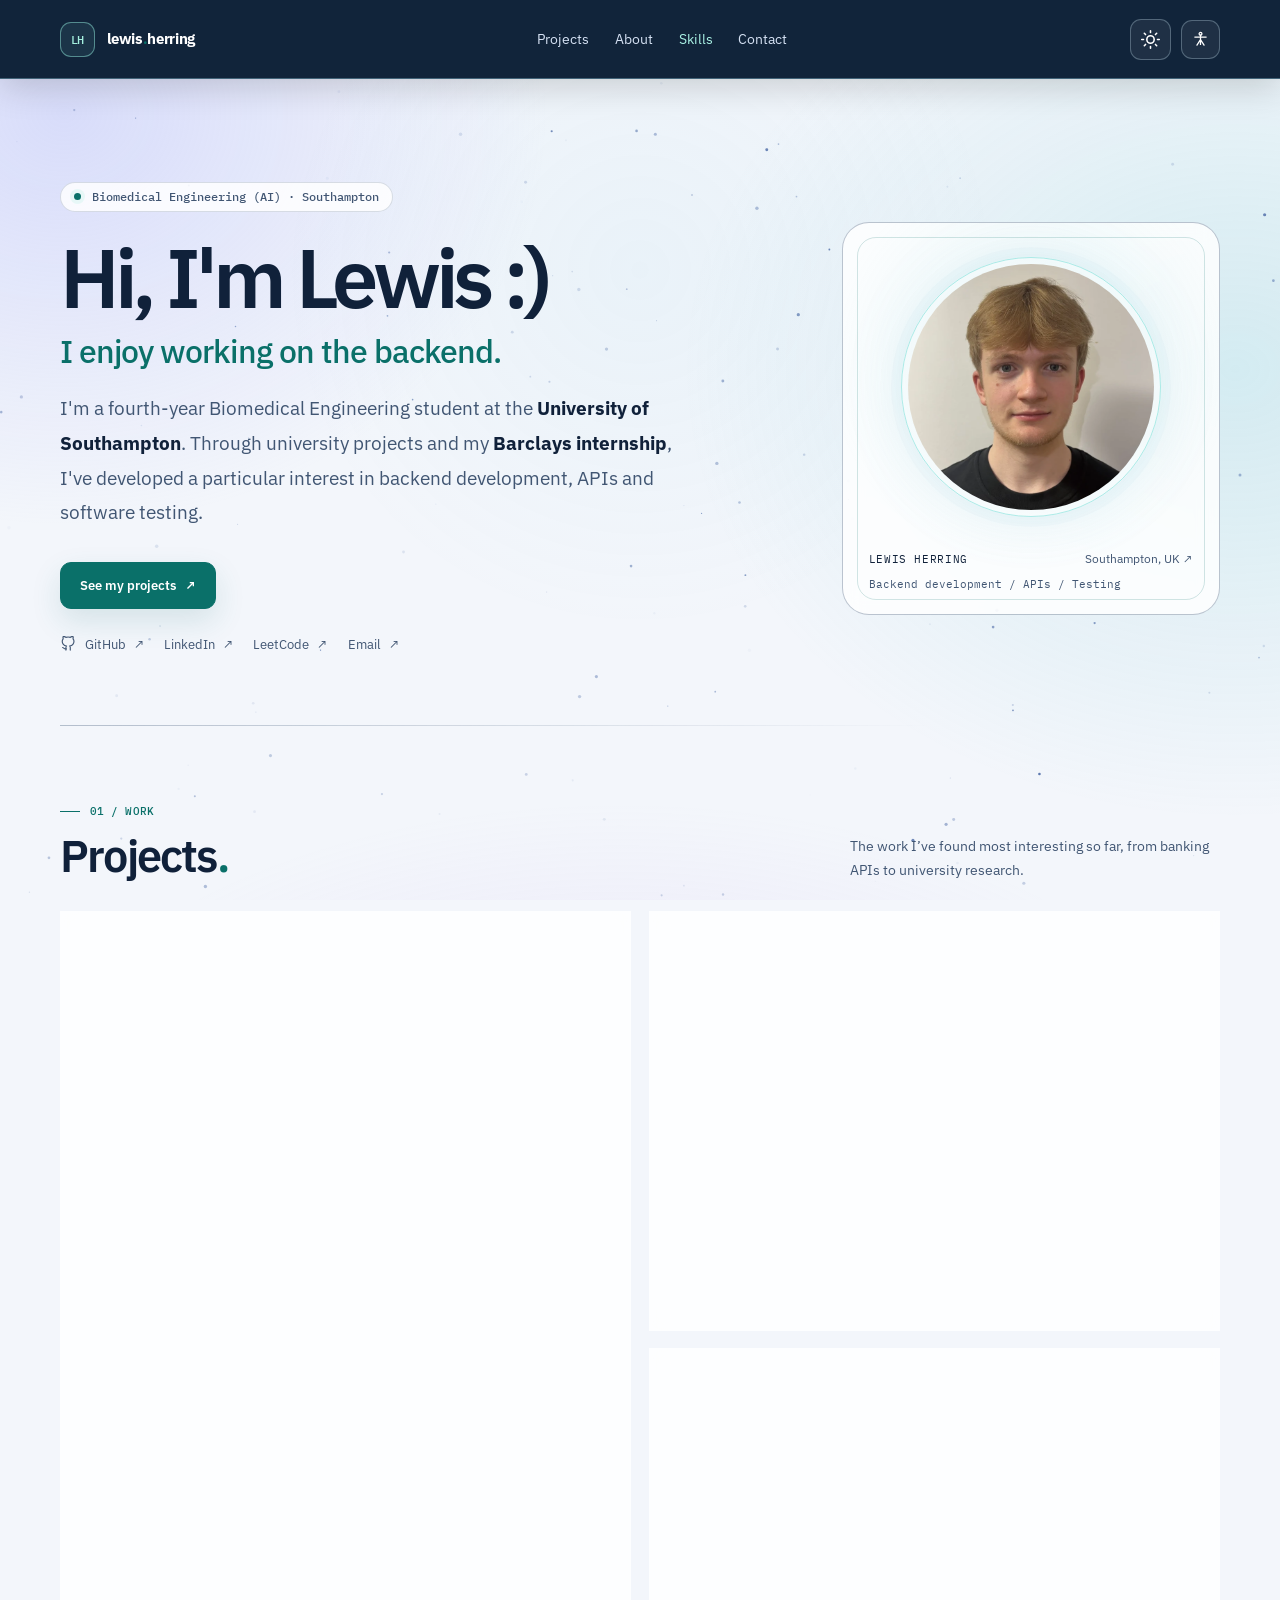
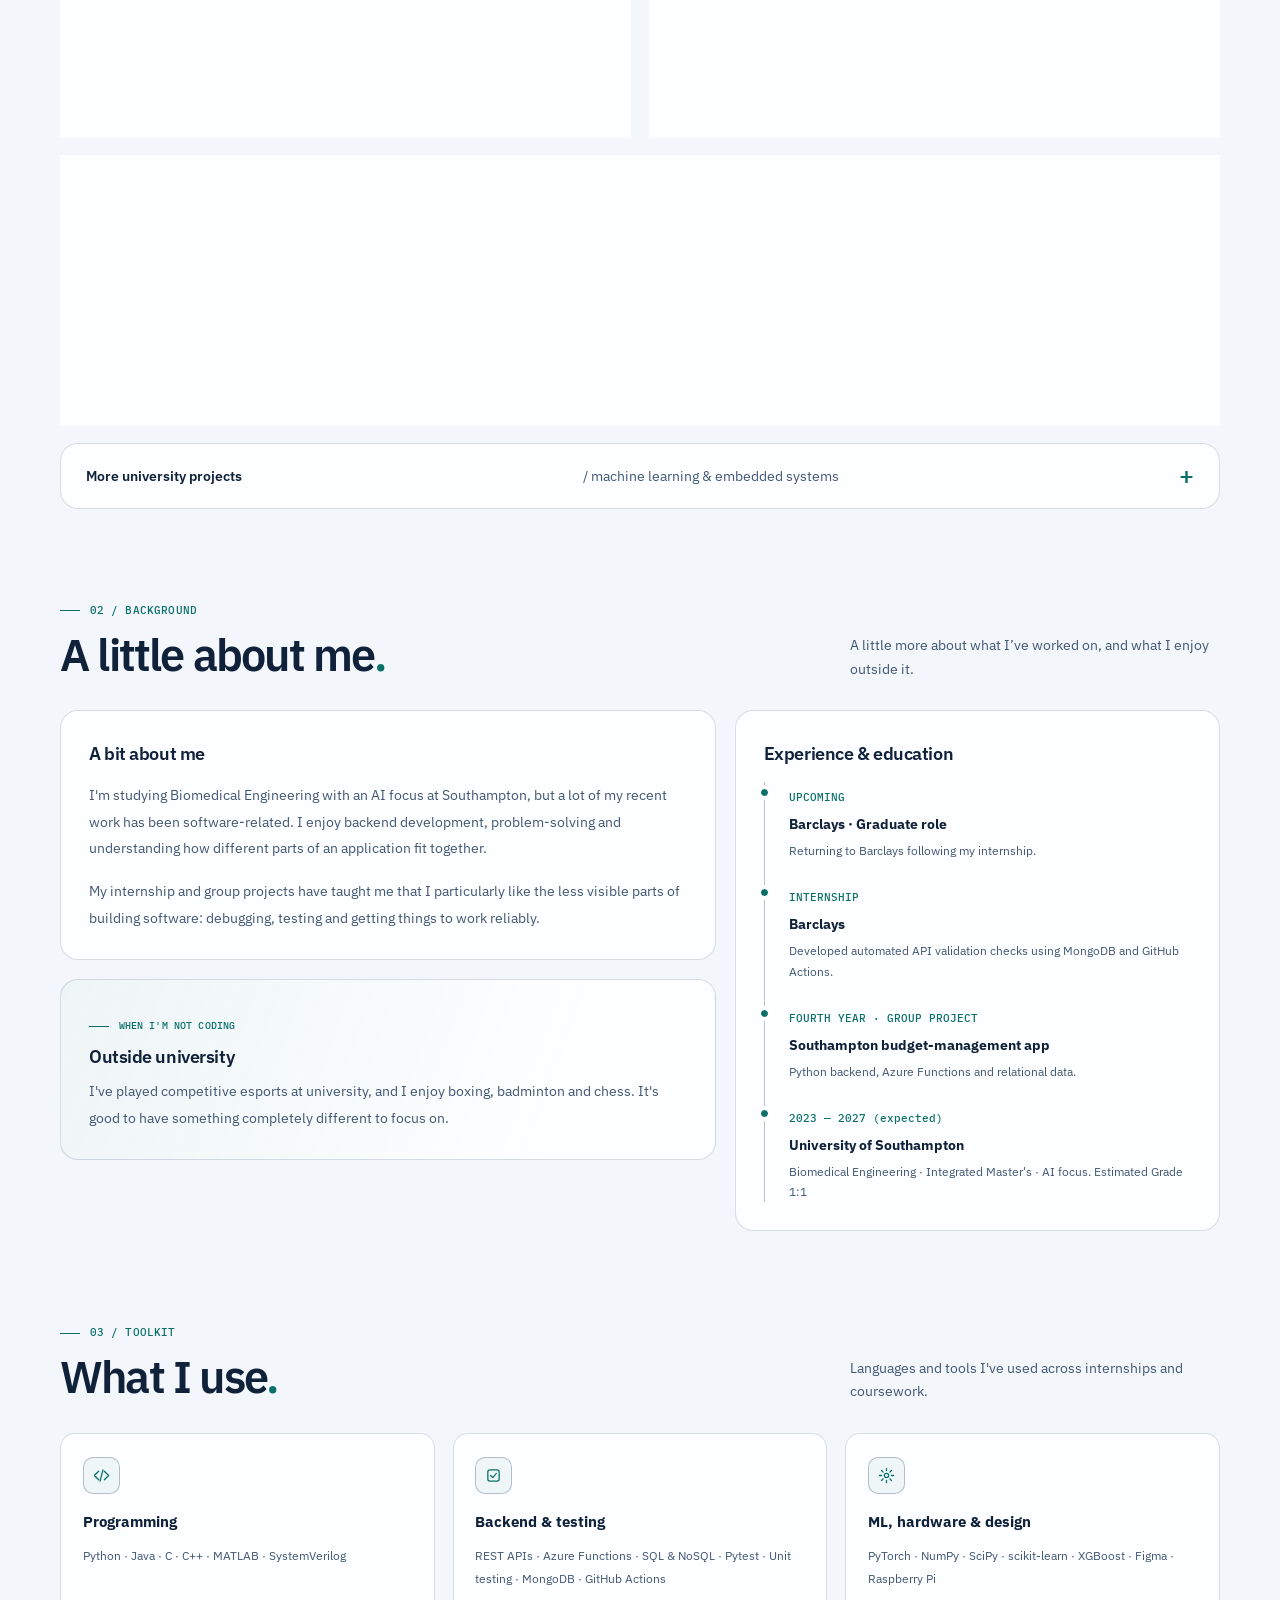
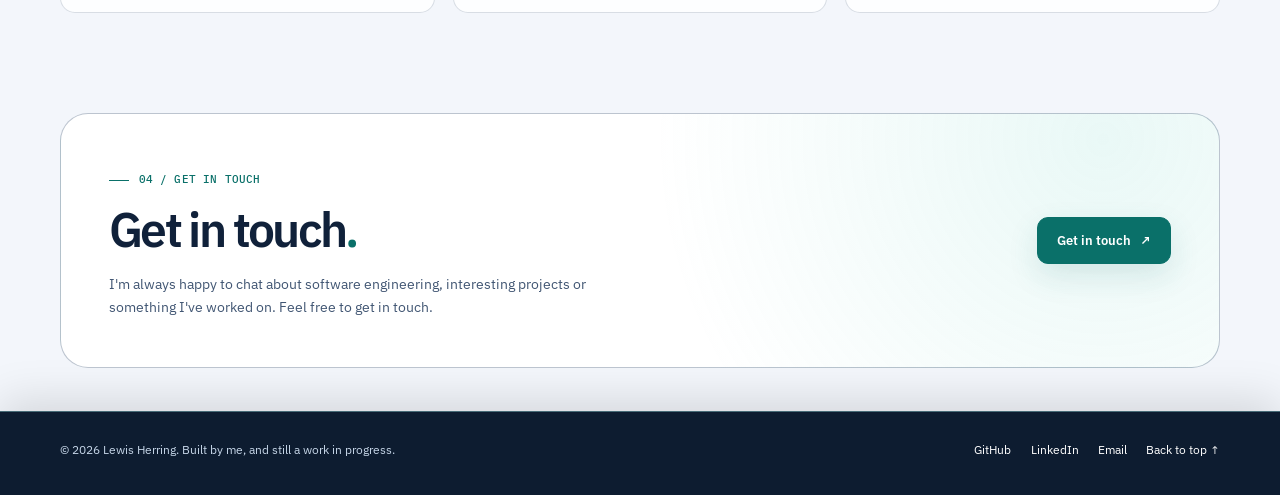
==== commit c053bb3e: "Updated Email For get in touch ref" ====
--- a/index.html
+++ b/index.html
@@ -1 +1 @@
-<!doctype html><html lang="en" data-theme="dark"><head><meta charset="utf-8"><meta name="viewport" content="width=device-width, initial-scale=1"><meta name="theme-color" content="#090e1b"><meta name="description" content="Lewis Herring — fourth-year Biomedical Engineering student at Southampton with experience in backend APIs, banking test automation and applied machine learning."><meta name="author" content="Lewis Herring"><meta property="og:type" content="website"><meta property="og:title" content="Lewis Herring | Software Engineering Portfolio"><meta property="og:description" content="Backend APIs, software testing and university projects by Lewis Herring."><title>Lewis Herring | Software Engineering Portfolio</title><link rel="icon" href="favicon.svg" type="image/svg+xml"><link rel="preconnect" href="https://fonts.googleapis.com"><link rel="preconnect" href="https://fonts.gstatic.com" crossorigin><link href="https://fonts.googleapis.com/css2?family=IBM+Plex+Mono:wght@400;500;600&family=IBM+Plex+Sans:wght@400;500;600;700&display=swap" rel="stylesheet"><script src="assets/init-303dad969b.min.js"></script><link rel="stylesheet" href="assets/site-b739fe2b95.min.css"></head><body><a class="skip-link" href="#main">Skip to main content</a><div class="background" aria-hidden="true"><div class="aurora"></div><div class="cursor-glow" id="cursor-glow"></div><canvas id="starfield"></canvas></div><header class="site-header"><div class="container nav-inner"><a class="brand" href="#home" aria-label="Lewis Herring, back to top"><span class="brand-mark" aria-hidden="true">LH</span><span>lewis<span class="text-accent">.</span>herring</span></a><nav class="nav-links" aria-label="Main navigation"><a href="#projects">Projects</a><a href="#about">About</a><a href="#skills">Skills</a><a href="#contact">Contact</a></nav><div class="nav-actions"><button class="theme-switch" id="theme-toggle" type="button" aria-label="Switch to light mode" title="Switch to light mode"><svg class="theme-icon theme-icon--moon" viewBox="0 0 24 24" aria-hidden="true"><path d="M20.7 14.1A8.9 8.9 0 0 1 9.9 3.3 9 9 0 1 0 20.7 14.1Z"/></svg><svg class="theme-icon theme-icon--sun" viewBox="0 0 24 24" aria-hidden="true"><circle cx="12" cy="12" r="4.2"/><path d="M12 2v2m0 16v2M4.93 4.93l1.42 1.42m11.3 11.3 1.42 1.42M2 12h2m16 0h2M4.93 19.07l1.42-1.42m11.3-11.3 1.42-1.42"/></svg></button><details class="access-panel" id="access-panel"><summary class="icon-button" aria-label="Accessibility settings" title="Accessibility settings"><svg class="icon" viewBox="0 0 24 24" aria-hidden="true"><circle cx="12" cy="4" r="2"/><path d="M4 8.5h16M12 6v13m0-7-5 8m5-8 5 8"/></svg></summary><div class="access-menu" aria-label="Accessibility settings"><h2>Accessibility</h2><div class="pref-row"><span>Pause animations</span><button class="pref-toggle" type="button" id="motion-toggle" aria-pressed="false">Off</button></div><div class="pref-row"><span>Larger text</span><button class="pref-toggle" type="button" id="type-toggle" aria-pressed="false">Off</button></div><div class="pref-row"><span>Higher contrast</span><button class="pref-toggle" type="button" id="contrast-toggle" aria-pressed="false">Off</button></div></div></details></div></div></header><main id="main"><div class="container"><section class="hero" id="home" aria-labelledby="intro-heading"><div class="hero-copy"><span class="availability"><span class="status-dot" aria-hidden="true"></span> Biomedical Engineering (AI) · Southampton</span><h1 id="intro-heading">Hi, I'm Lewis :) </h1><p class="hero-statement">I enjoy working on the backend.</p><p class="hero-lead">I'm a fourth-year Biomedical Engineering student at the <strong>University of Southampton</strong>. Through university projects and my <strong>Barclays internship</strong>, I've developed a particular interest in backend development, APIs and software testing.</p><div class="button-row"><a class="button button-primary" href="#projects">See my projects <span aria-hidden="true">↗</span></a></div><div class="hero-socials"><a href="https://github.com/L-ewis04" target="_blank" rel="noopener noreferrer"><svg class="icon" viewBox="0 0 24 24" aria-hidden="true"><path d="M9 19c-4 1-4-2-6-2m12 4v-3.9a3.4 3.4 0 0 0-1-2.6c3.3-.4 6.8-1.6 6.8-7.3a5.6 5.6 0 0 0-1.5-3.9 5.2 5.2 0 0 0-.1-3.8s-1.2-.4-4 1.5a13.6 13.6 0 0 0-7.2 0C5.2-.9 4-.5 4-.5a5.2 5.2 0 0 0-.1 3.8 5.6 5.6 0 0 0-1.5 3.9c0 5.7 3.5 6.9 6.8 7.3a3.4 3.4 0 0 0-1 2.6V21" transform="translate(1 1) scale(.9)"/></svg> GitHub <span aria-hidden="true">↗</span></a><a href="https://www.linkedin.com/in/lewis-herring-a45a32356/" target="_blank" rel="noopener noreferrer">LinkedIn <span aria-hidden="true">↗</span></a><a href="https://leetcode.com/u/Lewis2004/" target="_blank" rel="noopener noreferrer" aria-label="LeetCode profile (opens in a new tab)">LeetCode <span aria-hidden="true">↗</span></a><a href="mailto:Lewisherring24@gmail.com">Email <span aria-hidden="true">↗</span></a></div></div><div class="portrait-card"><div class="portrait-frame"><img src="assets/lewis-portrait.webp" alt="Portrait of Lewis Herring" width="650" height="612" fetchpriority="high"></div><div class="portrait-label"><span class="mono">LEWIS HERRING</span><span class="portrait-location">Southampton, UK <span aria-hidden="true">↗</span></span></div><p class="portrait-note">Backend development / APIs / Testing</p></div></section><section class="section" id="projects" aria-labelledby="projects-heading"><div class="section-heading"><div><span class="eyebrow">01 / Work</span><h2 id="projects-heading">Projects<span class="text-accent">.</span></h2></div><p class="section-sub">The work I’ve found most interesting so far, from banking APIs to university research.</p></div><div class="project-grid"><article class="project featured" aria-labelledby="proj-api"><div class="project-top"><span class="project-num">01 / INTERNSHIP</span><span class="project-kind">BARCLAYS · API TESTING</span></div><h3 id="proj-api">Automating banking API validation</h3><p>During my internship at Barclays, I built a reusable framework that compared banking API responses with records in MongoDB. It turned a slow, manual check into something the team could run automatically.</p><div class="metric" aria-label="Reported validation time reduced from 13 hours manually to 15 seconds automatically"><div><strong>13 hours</strong><small>Before / manual</small></div><svg class="icon metric-arrow" viewBox="0 0 24 24" aria-hidden="true"><path d="M4 12h16m-7-7 7 7-7 7"/></svg><div><strong class="text-accent">15 sec</strong><small>After / automated</small></div></div><ul class="detail"><li>Scaled the approach across 12 banking APIs.</li><li>Used configurable checks for easier API onboarding.</li><li>Integrated GitHub Actions to run tests and deliver reports.</li></ul><div class="project-bottom"><ul class="tags" aria-label="Technologies"><li>API testing</li><li>MongoDB</li><li>GitHub Actions</li><li>Bruno</li><li>CI/CD</li></ul><span class="muted mono" style="font-size:.68rem">Internship work · internal code not public</span></div></article><article class="project" aria-labelledby="proj-budget"><div class="project-top"><span class="project-num">02 / TEAM PROJECT</span><span class="project-kind">FOURTH-YEAR GROUP PROJECT</span></div><h3 id="proj-budget">Project budget management</h3><p>For our fourth-year group design project, we're replacing the system used to manage budgets for Part III and Part IV projects at Southampton. I'm working on the Python backend, with Azure Functions and a relational database.</p><div class="project-graphic budget-graphic" aria-hidden="true"><span class="mini-endpoint">Projects</span><span class="mini-connector">↔</span><span class="mini-endpoint">Budget API</span><span class="mini-connector">↔</span><span class="mini-endpoint">Records</span></div><div class="project-bottom"><ul class="tags" aria-label="Project focus"><li>Python</li><li>Azure Functions</li><li>Relational DB</li><li>Pytest</li><li>API development</li></ul><span class="muted mono" style="font-size:.68rem">University of Southampton · Group design</span></div></article><article class="project" aria-labelledby="proj-finance"><div class="project-top"><span class="project-num">03 / TEAM PROJECT</span><span class="project-kind">BANKING WEB APP</span></div><h3 id="proj-finance">SimpleFinance</h3><p>A banking and personal finance web app built as a team. My work focused on Java backend APIs, data handling and testing, with a non-relational database behind the application.</p><div class="project-graphic" aria-hidden="true"><div class="finance-bars"><i></i><i></i><i></i><i></i><i></i><i></i></div></div><div class="project-bottom"><ul class="tags" aria-label="My focus"><li>Java</li><li>Backend APIs</li><li>NoSQL</li><li>Unit testing</li><li>Pytest</li></ul><a class="project-link" href="https://github.com/WankaIbrahim/simplefinance" target="_blank" rel="noopener noreferrer">View repository <span aria-hidden="true">↗</span><span class="sr-only"> (opens in a new tab)</span></a></div></article></div><article class="research-card" aria-labelledby="research-heading"><div class="research-shot"><img src="assets/research-interface.webp" alt="Screenshot of the Python microscopy reconstruction interface showing an image and intensity profile" width="1000" height="613"></div><div class="research-body"><div class="research-kicker"><span class="project-num">04 / INDIVIDUAL RESEARCH</span><span class="project-kind">THIRD YEAR · SOUTHAMPTON</span></div><h3 id="research-heading">Reconstructing 3D microscopy images</h3><p>For my third-year research, I compared four ways to reconstruct 3D microscopy images from 2D measurements. I built a Python testing pipeline and a small visualisation app to compare reconstruction quality and runtime.</p><p class="research-result">The Richardson–Lucy method with total-variation regularisation gave the best overall balance in my tests.</p><ul class="tags" aria-label="Research technologies"><li>Python</li><li>PyTorch</li><li>NumPy</li><li>SciPy</li><li>Image processing</li></ul><a class="research-download" href="Lewis_Herring_Third_Year_Research.pdf" download="Lewis_Herring_Third_Year_Research.pdf"><svg class="icon" viewBox="0 0 24 24" aria-hidden="true"><path d="M12 3v12m-4-4 4 4 4-4M4 17v3h16v-3"/></svg> Download research report <span class="mono">(PDF · 52 pages)</span></a></div></article><details class="more-work"><summary>More university projects <span class="muted" style="font-weight:400">/ machine learning &amp; embedded systems</span></summary><div class="more-list"><article class="more-item"><h3>Stroke rehabilitation decision support</h3><p>Helped prototype a system to classify home-rehabilitation movements. Worked with SVM, Random Forest and XGBoost models, leave-one-subject-out validation and a Python/C++ pipeline.</p><small>Python / C++ / scikit-learn</small></article><article class="more-item"><h3>Blood glucose forecasting</h3><p>Used logistic regression and XGBoost to classify blood glucose states 15 minutes ahead, evaluating the models with cross-validation and F1 scores.</p><small>Python / XGBoost / ML evaluation</small></article><article class="more-item"><h3>PrEP health application</h3><p>Worked in a team on a Python, Tkinter and SQLite app, using MVC and pseudonymisation of sensitive data.</p><small>Python / SQLite / MVC</small></article><article class="more-item"><h3>Heart-rate &amp; proximity sensing</h3><p>Built a C-based prototype using optical sensors, signal amplification and ADC control to detect proximity and measure heart rate.</p><small>C / Embedded systems / PPG</small></article></div></details></section><section class="section" id="about" aria-labelledby="about-heading"><div class="section-heading"><div><span class="eyebrow">02 / Background</span><h2 id="about-heading">A little about me<span class="text-accent">.</span></h2></div><p class="section-sub">A little more about what I’ve worked on, and what I enjoy outside it.</p></div><div class="about-grid"><div class="about-stack"><div class="about-panel"><h3>A bit about me</h3><p>I'm studying Biomedical Engineering with an AI focus at Southampton, but a lot of my recent work has been software-related. I enjoy backend development, problem-solving and understanding how different parts of an application fit together.</p><p>My internship and group projects have taught me that I particularly like the less visible parts of building software: debugging, testing and getting things to work reliably.</p></div><div class="about-panel about-interests"><span class="eyebrow">WHEN I'M NOT CODING</span><h3>Outside university</h3><p>I've played competitive esports at university, and I enjoy boxing, badminton and chess. It's good to have something completely different to focus on.</p></div></div><div class="about-panel"><h3>Experience &amp; education</h3><div class="timeline"><div class="timeline-item"><span class="time">UPCOMING</span><h4>Barclays · Graduate role</h4><p>Returning to Barclays following my internship.</p></div><div class="timeline-item"><span class="time">INTERNSHIP</span><h4>Barclays</h4><p>Developed automated API validation checks using MongoDB and GitHub Actions.</p></div><div class="timeline-item"><span class="time">FOURTH YEAR · GROUP PROJECT</span><h4>Southampton budget-management app</h4><p>Python backend, Azure Functions and relational data.</p></div><div class="timeline-item"><time datetime="2023">2023 — 2027 (expected)</time><h4>University of Southampton</h4><p>Biomedical Engineering · Integrated Master's · AI focus. Estimated Grade 1:1</p></div></div></div></div></section><section class="section" id="skills" aria-labelledby="skills-heading"><div class="section-heading"><div><span class="eyebrow">03 / Toolkit</span><h2 id="skills-heading">What I use<span class="text-accent">.</span></h2></div><p class="section-sub">Languages and tools I've used across internships and coursework.</p></div><div class="skill-grid"><div class="skill-group"><span class="skill-icon" aria-hidden="true"><svg class="icon" viewBox="0 0 24 24"><path d="m8 6-6 6 6 6m8-12 6 6-6 6M14 4 10 20"/></svg></span><h3>Programming</h3><p>Python · Java · C · C++ · MATLAB · SystemVerilog</p></div><div class="skill-group"><span class="skill-icon" aria-hidden="true"><svg class="icon" viewBox="0 0 24 24"><rect x="4" y="4" width="16" height="16" rx="3"/><path d="m8 12 3 3 5-6"/></svg></span><h3>Backend &amp; testing</h3><p>REST APIs · Azure Functions · SQL &amp; NoSQL · Pytest · Unit testing · MongoDB · GitHub Actions</p></div><div class="skill-group"><span class="skill-icon" aria-hidden="true"><svg class="icon" viewBox="0 0 24 24"><circle cx="12" cy="12" r="3"/><path d="M12 2v3m0 14v3M2 12h3m14 0h3m-3-7-2 2M7 17l-2 2m0-14 2 2m10 10 2 2"/></svg></span><h3>ML, hardware &amp; design</h3><p>PyTorch · NumPy · SciPy · scikit-learn · XGBoost · Figma · Raspberry Pi</p></div></div></section><section class="contact-section" id="contact" aria-labelledby="contact-heading"><div class="contact-card"><div><span class="eyebrow">04 / Get in touch</span><h2 id="contact-heading">Get in touch<span class="text-accent">.</span></h2><p>I'm always happy to chat about software engineering, interesting projects or something I've worked on. Feel free to get in touch.</p></div><a class="button button-primary" href="mailto:Lh12g23@gmail.com?subject=Hello%20Lewis">Get in touch <span aria-hidden="true">↗</span></a></div></section></div></main><footer><div class="container footer-inner"><p>© <span id="year">2026</span> Lewis Herring. Built by me, and still a work in progress.</p><div class="footer-links"><a href="https://github.com/L-ewis04" target="_blank" rel="noopener noreferrer">GitHub</a><a href="https://www.linkedin.com/in/lewis-herring-a45a32356/" target="_blank" rel="noopener noreferrer">LinkedIn</a><a href="mailto:Lh12g23@gmail.com">Email</a><a href="#home">Back to top ↑</a></div></div></footer><script defer src="assets/app-37c977fc67.min.js"></script></body></html>
+<!doctype html><html lang="en" data-theme="dark"><head><meta charset="utf-8"><meta name="viewport" content="width=device-width, initial-scale=1"><meta name="theme-color" content="#090e1b"><meta name="description" content="Lewis Herring — fourth-year Biomedical Engineering student at Southampton with experience in backend APIs, banking test automation and applied machine learning."><meta name="author" content="Lewis Herring"><meta property="og:type" content="website"><meta property="og:title" content="Lewis Herring | Software Engineering Portfolio"><meta property="og:description" content="Backend APIs, software testing and university projects by Lewis Herring."><title>Lewis Herring | Software Engineering Portfolio</title><link rel="icon" href="favicon.svg" type="image/svg+xml"><link rel="preconnect" href="https://fonts.googleapis.com"><link rel="preconnect" href="https://fonts.gstatic.com" crossorigin><link href="https://fonts.googleapis.com/css2?family=IBM+Plex+Mono:wght@400;500;600&family=IBM+Plex+Sans:wght@400;500;600;700&display=swap" rel="stylesheet"><script src="assets/init-303dad969b.min.js"></script><link rel="stylesheet" href="assets/site-b739fe2b95.min.css"></head><body><a class="skip-link" href="#main">Skip to main content</a><div class="background" aria-hidden="true"><div class="aurora"></div><div class="cursor-glow" id="cursor-glow"></div><canvas id="starfield"></canvas></div><header class="site-header"><div class="container nav-inner"><a class="brand" href="#home" aria-label="Lewis Herring, back to top"><span class="brand-mark" aria-hidden="true">LH</span><span>lewis<span class="text-accent">.</span>herring</span></a><nav class="nav-links" aria-label="Main navigation"><a href="#projects">Projects</a><a href="#about">About</a><a href="#skills">Skills</a><a href="#contact">Contact</a></nav><div class="nav-actions"><button class="theme-switch" id="theme-toggle" type="button" aria-label="Switch to light mode" title="Switch to light mode"><svg class="theme-icon theme-icon--moon" viewBox="0 0 24 24" aria-hidden="true"><path d="M20.7 14.1A8.9 8.9 0 0 1 9.9 3.3 9 9 0 1 0 20.7 14.1Z"/></svg><svg class="theme-icon theme-icon--sun" viewBox="0 0 24 24" aria-hidden="true"><circle cx="12" cy="12" r="4.2"/><path d="M12 2v2m0 16v2M4.93 4.93l1.42 1.42m11.3 11.3 1.42 1.42M2 12h2m16 0h2M4.93 19.07l1.42-1.42m11.3-11.3 1.42-1.42"/></svg></button><details class="access-panel" id="access-panel"><summary class="icon-button" aria-label="Accessibility settings" title="Accessibility settings"><svg class="icon" viewBox="0 0 24 24" aria-hidden="true"><circle cx="12" cy="4" r="2"/><path d="M4 8.5h16M12 6v13m0-7-5 8m5-8 5 8"/></svg></summary><div class="access-menu" aria-label="Accessibility settings"><h2>Accessibility</h2><div class="pref-row"><span>Pause animations</span><button class="pref-toggle" type="button" id="motion-toggle" aria-pressed="false">Off</button></div><div class="pref-row"><span>Larger text</span><button class="pref-toggle" type="button" id="type-toggle" aria-pressed="false">Off</button></div><div class="pref-row"><span>Higher contrast</span><button class="pref-toggle" type="button" id="contrast-toggle" aria-pressed="false">Off</button></div></div></details></div></div></header><main id="main"><div class="container"><section class="hero" id="home" aria-labelledby="intro-heading"><div class="hero-copy"><span class="availability"><span class="status-dot" aria-hidden="true"></span> Biomedical Engineering (AI) · Southampton</span><h1 id="intro-heading">Hi, I'm Lewis :) </h1><p class="hero-statement">I enjoy working on the backend.</p><p class="hero-lead">I'm a fourth-year Biomedical Engineering student at the <strong>University of Southampton</strong>. Through university projects and my <strong>Barclays internship</strong>, I've developed a particular interest in backend development, APIs and software testing.</p><div class="button-row"><a class="button button-primary" href="#projects">See my projects <span aria-hidden="true">↗</span></a></div><div class="hero-socials"><a href="https://github.com/L-ewis04" target="_blank" rel="noopener noreferrer"><svg class="icon" viewBox="0 0 24 24" aria-hidden="true"><path d="M9 19c-4 1-4-2-6-2m12 4v-3.9a3.4 3.4 0 0 0-1-2.6c3.3-.4 6.8-1.6 6.8-7.3a5.6 5.6 0 0 0-1.5-3.9 5.2 5.2 0 0 0-.1-3.8s-1.2-.4-4 1.5a13.6 13.6 0 0 0-7.2 0C5.2-.9 4-.5 4-.5a5.2 5.2 0 0 0-.1 3.8 5.6 5.6 0 0 0-1.5 3.9c0 5.7 3.5 6.9 6.8 7.3a3.4 3.4 0 0 0-1 2.6V21" transform="translate(1 1) scale(.9)"/></svg> GitHub <span aria-hidden="true">↗</span></a><a href="https://www.linkedin.com/in/lewis-herring-a45a32356/" target="_blank" rel="noopener noreferrer">LinkedIn <span aria-hidden="true">↗</span></a><a href="https://leetcode.com/u/Lewis2004/" target="_blank" rel="noopener noreferrer" aria-label="LeetCode profile (opens in a new tab)">LeetCode <span aria-hidden="true">↗</span></a><a href="mailto:Lewisherring24@gmail.com">Email <span aria-hidden="true">↗</span></a></div></div><div class="portrait-card"><div class="portrait-frame"><img src="assets/lewis-portrait.webp" alt="Portrait of Lewis Herring" width="650" height="612" fetchpriority="high"></div><div class="portrait-label"><span class="mono">LEWIS HERRING</span><span class="portrait-location">Southampton, UK <span aria-hidden="true">↗</span></span></div><p class="portrait-note">Backend development / APIs / Testing</p></div></section><section class="section" id="projects" aria-labelledby="projects-heading"><div class="section-heading"><div><span class="eyebrow">01 / Work</span><h2 id="projects-heading">Projects<span class="text-accent">.</span></h2></div><p class="section-sub">The work I’ve found most interesting so far, from banking APIs to university research.</p></div><div class="project-grid"><article class="project featured" aria-labelledby="proj-api"><div class="project-top"><span class="project-num">01 / INTERNSHIP</span><span class="project-kind">BARCLAYS · API TESTING</span></div><h3 id="proj-api">Automating banking API validation</h3><p>During my internship at Barclays, I built a reusable framework that compared banking API responses with records in MongoDB. It turned a slow, manual check into something the team could run automatically.</p><div class="metric" aria-label="Reported validation time reduced from 13 hours manually to 15 seconds automatically"><div><strong>13 hours</strong><small>Before / manual</small></div><svg class="icon metric-arrow" viewBox="0 0 24 24" aria-hidden="true"><path d="M4 12h16m-7-7 7 7-7 7"/></svg><div><strong class="text-accent">15 sec</strong><small>After / automated</small></div></div><ul class="detail"><li>Scaled the approach across 12 banking APIs.</li><li>Used configurable checks for easier API onboarding.</li><li>Integrated GitHub Actions to run tests and deliver reports.</li></ul><div class="project-bottom"><ul class="tags" aria-label="Technologies"><li>API testing</li><li>MongoDB</li><li>GitHub Actions</li><li>Bruno</li><li>CI/CD</li></ul><span class="muted mono" style="font-size:.68rem">Internship work · internal code not public</span></div></article><article class="project" aria-labelledby="proj-budget"><div class="project-top"><span class="project-num">02 / TEAM PROJECT</span><span class="project-kind">FOURTH-YEAR GROUP PROJECT</span></div><h3 id="proj-budget">Project budget management</h3><p>For our fourth-year group design project, we're replacing the system used to manage budgets for Part III and Part IV projects at Southampton. I'm working on the Python backend, with Azure Functions and a relational database.</p><div class="project-graphic budget-graphic" aria-hidden="true"><span class="mini-endpoint">Projects</span><span class="mini-connector">↔</span><span class="mini-endpoint">Budget API</span><span class="mini-connector">↔</span><span class="mini-endpoint">Records</span></div><div class="project-bottom"><ul class="tags" aria-label="Project focus"><li>Python</li><li>Azure Functions</li><li>Relational DB</li><li>Pytest</li><li>API development</li></ul><span class="muted mono" style="font-size:.68rem">University of Southampton · Group design</span></div></article><article class="project" aria-labelledby="proj-finance"><div class="project-top"><span class="project-num">03 / TEAM PROJECT</span><span class="project-kind">BANKING WEB APP</span></div><h3 id="proj-finance">SimpleFinance</h3><p>A banking and personal finance web app built as a team. My work focused on Java backend APIs, data handling and testing, with a non-relational database behind the application.</p><div class="project-graphic" aria-hidden="true"><div class="finance-bars"><i></i><i></i><i></i><i></i><i></i><i></i></div></div><div class="project-bottom"><ul class="tags" aria-label="My focus"><li>Java</li><li>Backend APIs</li><li>NoSQL</li><li>Unit testing</li><li>Pytest</li></ul><a class="project-link" href="https://github.com/WankaIbrahim/simplefinance" target="_blank" rel="noopener noreferrer">View repository <span aria-hidden="true">↗</span><span class="sr-only"> (opens in a new tab)</span></a></div></article></div><article class="research-card" aria-labelledby="research-heading"><div class="research-shot"><img src="assets/research-interface.webp" alt="Screenshot of the Python microscopy reconstruction interface showing an image and intensity profile" width="1000" height="613"></div><div class="research-body"><div class="research-kicker"><span class="project-num">04 / INDIVIDUAL RESEARCH</span><span class="project-kind">THIRD YEAR · SOUTHAMPTON</span></div><h3 id="research-heading">Reconstructing 3D microscopy images</h3><p>For my third-year research, I compared four ways to reconstruct 3D microscopy images from 2D measurements. I built a Python testing pipeline and a small visualisation app to compare reconstruction quality and runtime.</p><p class="research-result">The Richardson–Lucy method with total-variation regularisation gave the best overall balance in my tests.</p><ul class="tags" aria-label="Research technologies"><li>Python</li><li>PyTorch</li><li>NumPy</li><li>SciPy</li><li>Image processing</li></ul><a class="research-download" href="Lewis_Herring_Third_Year_Research.pdf" download="Lewis_Herring_Third_Year_Research.pdf"><svg class="icon" viewBox="0 0 24 24" aria-hidden="true"><path d="M12 3v12m-4-4 4 4 4-4M4 17v3h16v-3"/></svg> Download research report <span class="mono">(PDF · 52 pages)</span></a></div></article><details class="more-work"><summary>More university projects <span class="muted" style="font-weight:400">/ machine learning &amp; embedded systems</span></summary><div class="more-list"><article class="more-item"><h3>Stroke rehabilitation decision support</h3><p>Helped prototype a system to classify home-rehabilitation movements. Worked with SVM, Random Forest and XGBoost models, leave-one-subject-out validation and a Python/C++ pipeline.</p><small>Python / C++ / scikit-learn</small></article><article class="more-item"><h3>Blood glucose forecasting</h3><p>Used logistic regression and XGBoost to classify blood glucose states 15 minutes ahead, evaluating the models with cross-validation and F1 scores.</p><small>Python / XGBoost / ML evaluation</small></article><article class="more-item"><h3>PrEP health application</h3><p>Worked in a team on a Python, Tkinter and SQLite app, using MVC and pseudonymisation of sensitive data.</p><small>Python / SQLite / MVC</small></article><article class="more-item"><h3>Heart-rate &amp; proximity sensing</h3><p>Built a C-based prototype using optical sensors, signal amplification and ADC control to detect proximity and measure heart rate.</p><small>C / Embedded systems / PPG</small></article></div></details></section><section class="section" id="about" aria-labelledby="about-heading"><div class="section-heading"><div><span class="eyebrow">02 / Background</span><h2 id="about-heading">A little about me<span class="text-accent">.</span></h2></div><p class="section-sub">A little more about what I’ve worked on, and what I enjoy outside it.</p></div><div class="about-grid"><div class="about-stack"><div class="about-panel"><h3>A bit about me</h3><p>I'm studying Biomedical Engineering with an AI focus at Southampton, but a lot of my recent work has been software-related. I enjoy backend development, problem-solving and understanding how different parts of an application fit together.</p><p>My internship and group projects have taught me that I particularly like the less visible parts of building software: debugging, testing and getting things to work reliably.</p></div><div class="about-panel about-interests"><span class="eyebrow">WHEN I'M NOT CODING</span><h3>Outside university</h3><p>I've played competitive esports at university, and I enjoy boxing, badminton and chess. It's good to have something completely different to focus on.</p></div></div><div class="about-panel"><h3>Experience &amp; education</h3><div class="timeline"><div class="timeline-item"><span class="time">UPCOMING</span><h4>Barclays · Graduate role</h4><p>Returning to Barclays following my internship.</p></div><div class="timeline-item"><span class="time">INTERNSHIP</span><h4>Barclays</h4><p>Developed automated API validation checks using MongoDB and GitHub Actions.</p></div><div class="timeline-item"><span class="time">FOURTH YEAR · GROUP PROJECT</span><h4>Southampton budget-management app</h4><p>Python backend, Azure Functions and relational data.</p></div><div class="timeline-item"><time datetime="2023">2023 — 2027 (expected)</time><h4>University of Southampton</h4><p>Biomedical Engineering · Integrated Master's · AI focus. Estimated Grade 1:1</p></div></div></div></div></section><section class="section" id="skills" aria-labelledby="skills-heading"><div class="section-heading"><div><span class="eyebrow">03 / Toolkit</span><h2 id="skills-heading">What I use<span class="text-accent">.</span></h2></div><p class="section-sub">Languages and tools I've used across internships and coursework.</p></div><div class="skill-grid"><div class="skill-group"><span class="skill-icon" aria-hidden="true"><svg class="icon" viewBox="0 0 24 24"><path d="m8 6-6 6 6 6m8-12 6 6-6 6M14 4 10 20"/></svg></span><h3>Programming</h3><p>Python · Java · C · C++ · MATLAB · SystemVerilog</p></div><div class="skill-group"><span class="skill-icon" aria-hidden="true"><svg class="icon" viewBox="0 0 24 24"><rect x="4" y="4" width="16" height="16" rx="3"/><path d="m8 12 3 3 5-6"/></svg></span><h3>Backend &amp; testing</h3><p>REST APIs · Azure Functions · SQL &amp; NoSQL · Pytest · Unit testing · MongoDB · GitHub Actions</p></div><div class="skill-group"><span class="skill-icon" aria-hidden="true"><svg class="icon" viewBox="0 0 24 24"><circle cx="12" cy="12" r="3"/><path d="M12 2v3m0 14v3M2 12h3m14 0h3m-3-7-2 2M7 17l-2 2m0-14 2 2m10 10 2 2"/></svg></span><h3>ML, hardware &amp; design</h3><p>PyTorch · NumPy · SciPy · scikit-learn · XGBoost · Figma · Raspberry Pi</p></div></div></section><section class="contact-section" id="contact" aria-labelledby="contact-heading"><div class="contact-card"><div><span class="eyebrow">04 / Get in touch</span><h2 id="contact-heading">Get in touch<span class="text-accent">.</span></h2><p>I'm always happy to chat about software engineering, interesting projects or something I've worked on. Feel free to get in touch.</p></div><a class="button button-primary" href="mailto:Lewisherring2004@gmail.com?subject=Hello%20Lewis">Get in touch <span aria-hidden="true">↗</span></a></div></section></div></main><footer><div class="container footer-inner"><p>© <span id="year">2026</span> Lewis Herring. Built by me, and still a work in progress.</p><div class="footer-links"><a href="https://github.com/L-ewis04" target="_blank" rel="noopener noreferrer">GitHub</a><a href="https://www.linkedin.com/in/lewis-herring-a45a32356/" target="_blank" rel="noopener noreferrer">LinkedIn</a><a href="mailto:Lh12g23@gmail.com">Email</a><a href="#home">Back to top ↑</a></div></div></footer><script defer src="assets/app-37c977fc67.min.js"></script></body></html>
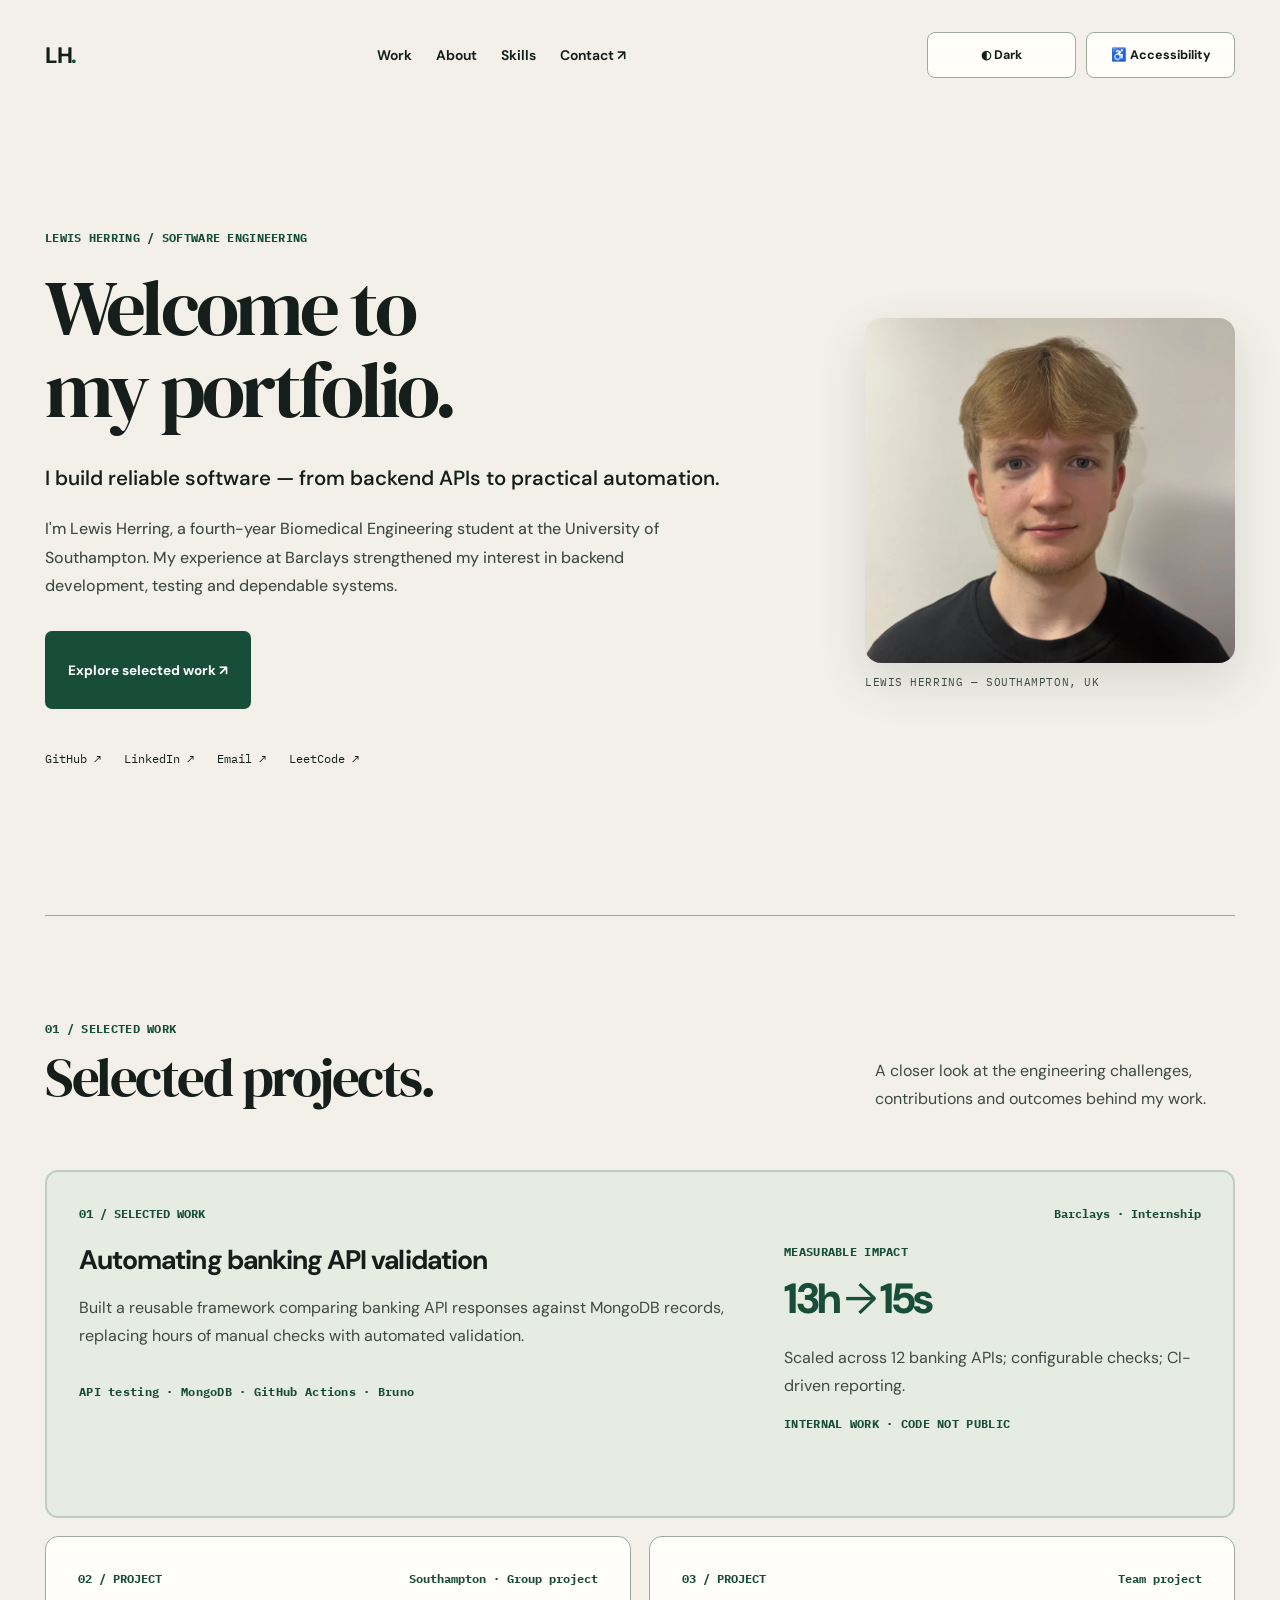
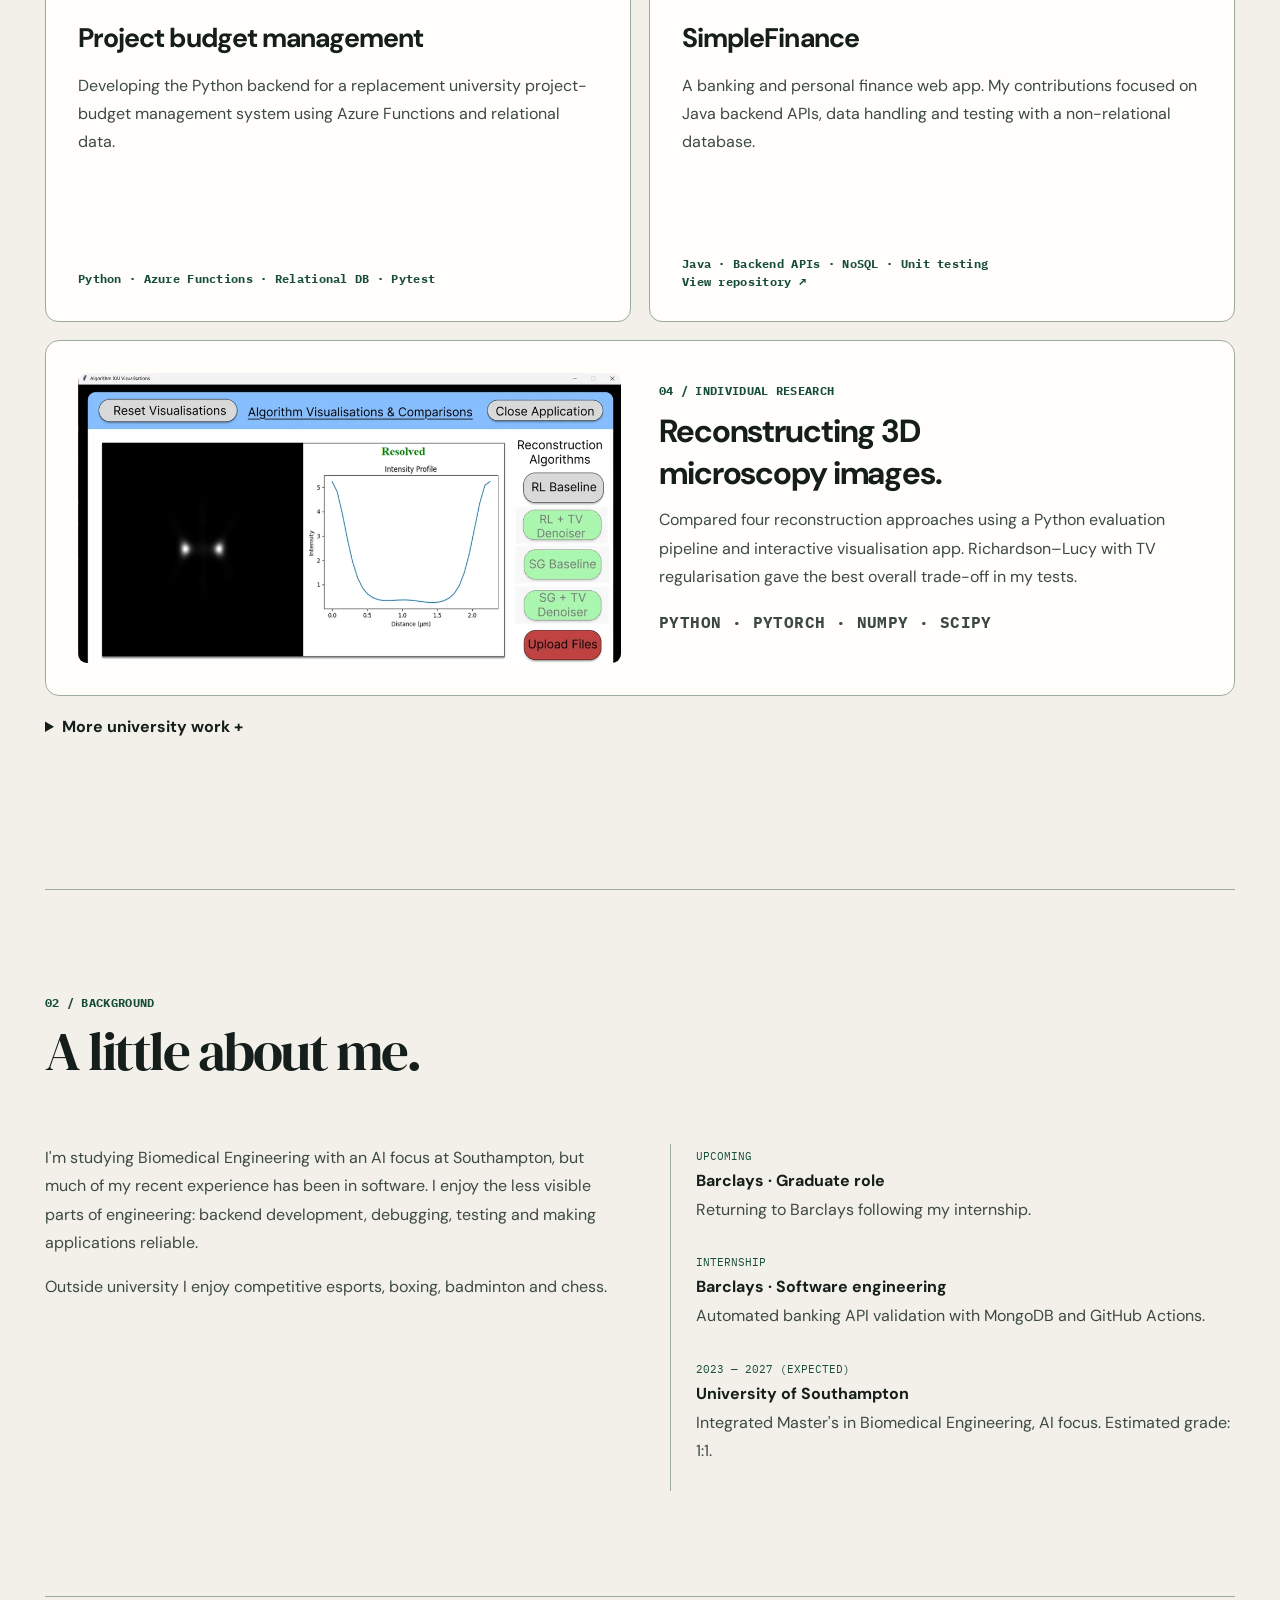
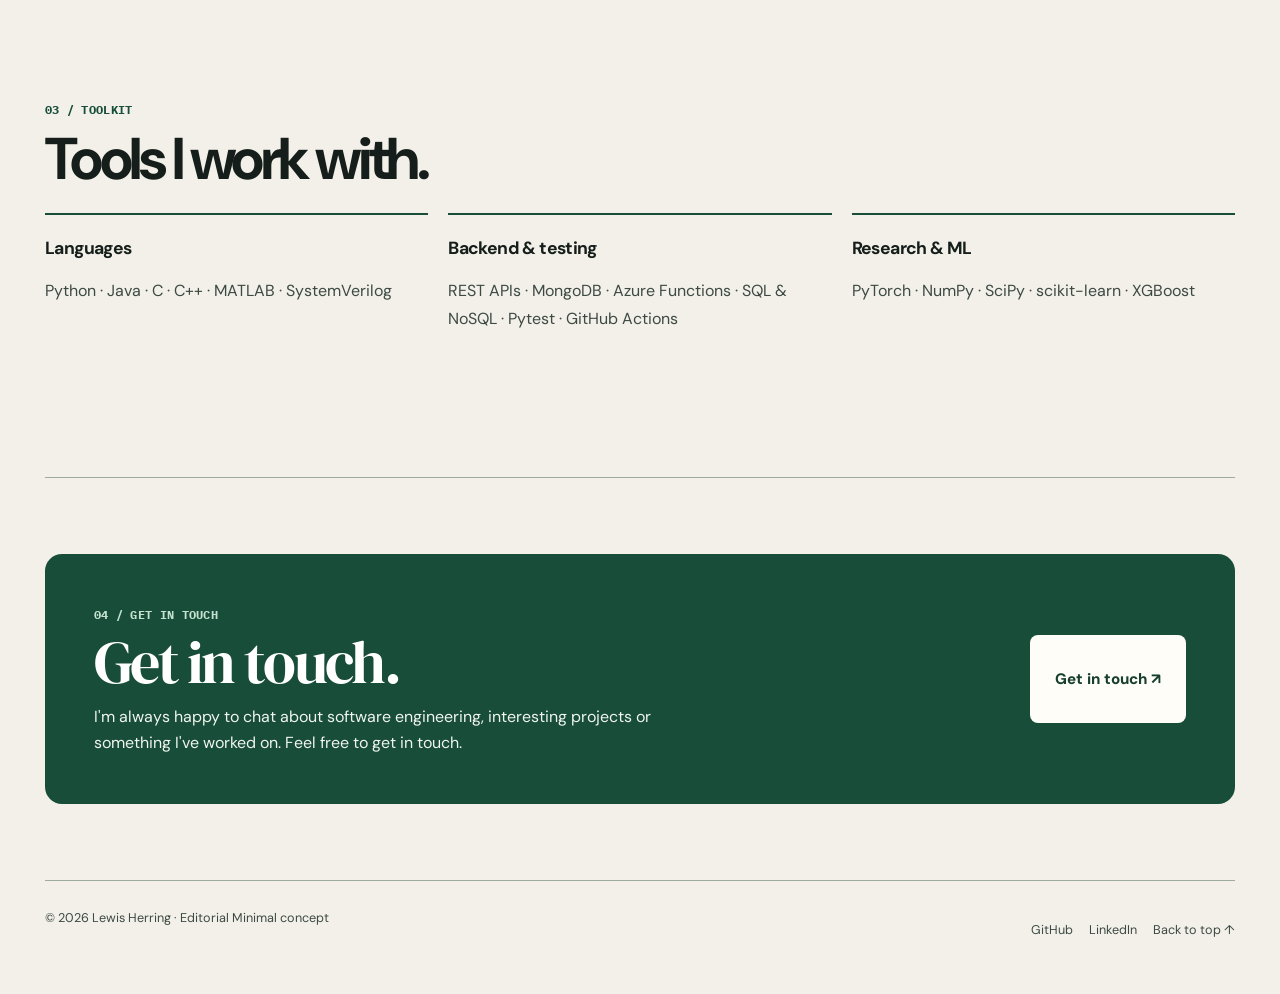
==== commit 44fff10b: "Rename portfolio-A-refined-v5.html to index.html" ====
--- a/index.html
+++ b/index.html
@@ -1 +1,167 @@
-<!doctype html><html lang="en" data-theme="dark"><head><meta charset="utf-8"><meta name="viewport" content="width=device-width, initial-scale=1"><meta name="theme-color" content="#090e1b"><meta name="description" content="Lewis Herring — fourth-year Biomedical Engineering student at Southampton with experience in backend APIs, banking test automation and applied machine learning."><meta name="author" content="Lewis Herring"><meta property="og:type" content="website"><meta property="og:title" content="Lewis Herring | Software Engineering Portfolio"><meta property="og:description" content="Backend APIs, software testing and university projects by Lewis Herring."><title>Lewis Herring | Software Engineering Portfolio</title><link rel="icon" href="favicon.svg" type="image/svg+xml"><link rel="preconnect" href="https://fonts.googleapis.com"><link rel="preconnect" href="https://fonts.gstatic.com" crossorigin><link href="https://fonts.googleapis.com/css2?family=IBM+Plex+Mono:wght@400;500;600&family=IBM+Plex+Sans:wght@400;500;600;700&display=swap" rel="stylesheet"><script src="assets/init-303dad969b.min.js"></script><link rel="stylesheet" href="assets/site-b739fe2b95.min.css"></head><body><a class="skip-link" href="#main">Skip to main content</a><div class="background" aria-hidden="true"><div class="aurora"></div><div class="cursor-glow" id="cursor-glow"></div><canvas id="starfield"></canvas></div><header class="site-header"><div class="container nav-inner"><a class="brand" href="#home" aria-label="Lewis Herring, back to top"><span class="brand-mark" aria-hidden="true">LH</span><span>lewis<span class="text-accent">.</span>herring</span></a><nav class="nav-links" aria-label="Main navigation"><a href="#projects">Projects</a><a href="#about">About</a><a href="#skills">Skills</a><a href="#contact">Contact</a></nav><div class="nav-actions"><button class="theme-switch" id="theme-toggle" type="button" aria-label="Switch to light mode" title="Switch to light mode"><svg class="theme-icon theme-icon--moon" viewBox="0 0 24 24" aria-hidden="true"><path d="M20.7 14.1A8.9 8.9 0 0 1 9.9 3.3 9 9 0 1 0 20.7 14.1Z"/></svg><svg class="theme-icon theme-icon--sun" viewBox="0 0 24 24" aria-hidden="true"><circle cx="12" cy="12" r="4.2"/><path d="M12 2v2m0 16v2M4.93 4.93l1.42 1.42m11.3 11.3 1.42 1.42M2 12h2m16 0h2M4.93 19.07l1.42-1.42m11.3-11.3 1.42-1.42"/></svg></button><details class="access-panel" id="access-panel"><summary class="icon-button" aria-label="Accessibility settings" title="Accessibility settings"><svg class="icon" viewBox="0 0 24 24" aria-hidden="true"><circle cx="12" cy="4" r="2"/><path d="M4 8.5h16M12 6v13m0-7-5 8m5-8 5 8"/></svg></summary><div class="access-menu" aria-label="Accessibility settings"><h2>Accessibility</h2><div class="pref-row"><span>Pause animations</span><button class="pref-toggle" type="button" id="motion-toggle" aria-pressed="false">Off</button></div><div class="pref-row"><span>Larger text</span><button class="pref-toggle" type="button" id="type-toggle" aria-pressed="false">Off</button></div><div class="pref-row"><span>Higher contrast</span><button class="pref-toggle" type="button" id="contrast-toggle" aria-pressed="false">Off</button></div></div></details></div></div></header><main id="main"><div class="container"><section class="hero" id="home" aria-labelledby="intro-heading"><div class="hero-copy"><span class="availability"><span class="status-dot" aria-hidden="true"></span> Biomedical Engineering (AI) · Southampton</span><h1 id="intro-heading">Hi, I'm Lewis :) </h1><p class="hero-statement">I enjoy working on the backend.</p><p class="hero-lead">I'm a fourth-year Biomedical Engineering student at the <strong>University of Southampton</strong>. Through university projects and my <strong>Barclays internship</strong>, I've developed a particular interest in backend development, APIs and software testing.</p><div class="button-row"><a class="button button-primary" href="#projects">See my projects <span aria-hidden="true">↗</span></a></div><div class="hero-socials"><a href="https://github.com/L-ewis04" target="_blank" rel="noopener noreferrer"><svg class="icon" viewBox="0 0 24 24" aria-hidden="true"><path d="M9 19c-4 1-4-2-6-2m12 4v-3.9a3.4 3.4 0 0 0-1-2.6c3.3-.4 6.8-1.6 6.8-7.3a5.6 5.6 0 0 0-1.5-3.9 5.2 5.2 0 0 0-.1-3.8s-1.2-.4-4 1.5a13.6 13.6 0 0 0-7.2 0C5.2-.9 4-.5 4-.5a5.2 5.2 0 0 0-.1 3.8 5.6 5.6 0 0 0-1.5 3.9c0 5.7 3.5 6.9 6.8 7.3a3.4 3.4 0 0 0-1 2.6V21" transform="translate(1 1) scale(.9)"/></svg> GitHub <span aria-hidden="true">↗</span></a><a href="https://www.linkedin.com/in/lewis-herring-a45a32356/" target="_blank" rel="noopener noreferrer">LinkedIn <span aria-hidden="true">↗</span></a><a href="https://leetcode.com/u/Lewis2004/" target="_blank" rel="noopener noreferrer" aria-label="LeetCode profile (opens in a new tab)">LeetCode <span aria-hidden="true">↗</span></a><a href="mailto:Lewisherring24@gmail.com">Email <span aria-hidden="true">↗</span></a></div></div><div class="portrait-card"><div class="portrait-frame"><img src="assets/lewis-portrait.webp" alt="Portrait of Lewis Herring" width="650" height="612" fetchpriority="high"></div><div class="portrait-label"><span class="mono">LEWIS HERRING</span><span class="portrait-location">Southampton, UK <span aria-hidden="true">↗</span></span></div><p class="portrait-note">Backend development / APIs / Testing</p></div></section><section class="section" id="projects" aria-labelledby="projects-heading"><div class="section-heading"><div><span class="eyebrow">01 / Work</span><h2 id="projects-heading">Projects<span class="text-accent">.</span></h2></div><p class="section-sub">The work I’ve found most interesting so far, from banking APIs to university research.</p></div><div class="project-grid"><article class="project featured" aria-labelledby="proj-api"><div class="project-top"><span class="project-num">01 / INTERNSHIP</span><span class="project-kind">BARCLAYS · API TESTING</span></div><h3 id="proj-api">Automating banking API validation</h3><p>During my internship at Barclays, I built a reusable framework that compared banking API responses with records in MongoDB. It turned a slow, manual check into something the team could run automatically.</p><div class="metric" aria-label="Reported validation time reduced from 13 hours manually to 15 seconds automatically"><div><strong>13 hours</strong><small>Before / manual</small></div><svg class="icon metric-arrow" viewBox="0 0 24 24" aria-hidden="true"><path d="M4 12h16m-7-7 7 7-7 7"/></svg><div><strong class="text-accent">15 sec</strong><small>After / automated</small></div></div><ul class="detail"><li>Scaled the approach across 12 banking APIs.</li><li>Used configurable checks for easier API onboarding.</li><li>Integrated GitHub Actions to run tests and deliver reports.</li></ul><div class="project-bottom"><ul class="tags" aria-label="Technologies"><li>API testing</li><li>MongoDB</li><li>GitHub Actions</li><li>Bruno</li><li>CI/CD</li></ul><span class="muted mono" style="font-size:.68rem">Internship work · internal code not public</span></div></article><article class="project" aria-labelledby="proj-budget"><div class="project-top"><span class="project-num">02 / TEAM PROJECT</span><span class="project-kind">FOURTH-YEAR GROUP PROJECT</span></div><h3 id="proj-budget">Project budget management</h3><p>For our fourth-year group design project, we're replacing the system used to manage budgets for Part III and Part IV projects at Southampton. I'm working on the Python backend, with Azure Functions and a relational database.</p><div class="project-graphic budget-graphic" aria-hidden="true"><span class="mini-endpoint">Projects</span><span class="mini-connector">↔</span><span class="mini-endpoint">Budget API</span><span class="mini-connector">↔</span><span class="mini-endpoint">Records</span></div><div class="project-bottom"><ul class="tags" aria-label="Project focus"><li>Python</li><li>Azure Functions</li><li>Relational DB</li><li>Pytest</li><li>API development</li></ul><span class="muted mono" style="font-size:.68rem">University of Southampton · Group design</span></div></article><article class="project" aria-labelledby="proj-finance"><div class="project-top"><span class="project-num">03 / TEAM PROJECT</span><span class="project-kind">BANKING WEB APP</span></div><h3 id="proj-finance">SimpleFinance</h3><p>A banking and personal finance web app built as a team. My work focused on Java backend APIs, data handling and testing, with a non-relational database behind the application.</p><div class="project-graphic" aria-hidden="true"><div class="finance-bars"><i></i><i></i><i></i><i></i><i></i><i></i></div></div><div class="project-bottom"><ul class="tags" aria-label="My focus"><li>Java</li><li>Backend APIs</li><li>NoSQL</li><li>Unit testing</li><li>Pytest</li></ul><a class="project-link" href="https://github.com/WankaIbrahim/simplefinance" target="_blank" rel="noopener noreferrer">View repository <span aria-hidden="true">↗</span><span class="sr-only"> (opens in a new tab)</span></a></div></article></div><article class="research-card" aria-labelledby="research-heading"><div class="research-shot"><img src="assets/research-interface.webp" alt="Screenshot of the Python microscopy reconstruction interface showing an image and intensity profile" width="1000" height="613"></div><div class="research-body"><div class="research-kicker"><span class="project-num">04 / INDIVIDUAL RESEARCH</span><span class="project-kind">THIRD YEAR · SOUTHAMPTON</span></div><h3 id="research-heading">Reconstructing 3D microscopy images</h3><p>For my third-year research, I compared four ways to reconstruct 3D microscopy images from 2D measurements. I built a Python testing pipeline and a small visualisation app to compare reconstruction quality and runtime.</p><p class="research-result">The Richardson–Lucy method with total-variation regularisation gave the best overall balance in my tests.</p><ul class="tags" aria-label="Research technologies"><li>Python</li><li>PyTorch</li><li>NumPy</li><li>SciPy</li><li>Image processing</li></ul><a class="research-download" href="Lewis_Herring_Third_Year_Research.pdf" download="Lewis_Herring_Third_Year_Research.pdf"><svg class="icon" viewBox="0 0 24 24" aria-hidden="true"><path d="M12 3v12m-4-4 4 4 4-4M4 17v3h16v-3"/></svg> Download research report <span class="mono">(PDF · 52 pages)</span></a></div></article><details class="more-work"><summary>More university projects <span class="muted" style="font-weight:400">/ machine learning &amp; embedded systems</span></summary><div class="more-list"><article class="more-item"><h3>Stroke rehabilitation decision support</h3><p>Helped prototype a system to classify home-rehabilitation movements. Worked with SVM, Random Forest and XGBoost models, leave-one-subject-out validation and a Python/C++ pipeline.</p><small>Python / C++ / scikit-learn</small></article><article class="more-item"><h3>Blood glucose forecasting</h3><p>Used logistic regression and XGBoost to classify blood glucose states 15 minutes ahead, evaluating the models with cross-validation and F1 scores.</p><small>Python / XGBoost / ML evaluation</small></article><article class="more-item"><h3>PrEP health application</h3><p>Worked in a team on a Python, Tkinter and SQLite app, using MVC and pseudonymisation of sensitive data.</p><small>Python / SQLite / MVC</small></article><article class="more-item"><h3>Heart-rate &amp; proximity sensing</h3><p>Built a C-based prototype using optical sensors, signal amplification and ADC control to detect proximity and measure heart rate.</p><small>C / Embedded systems / PPG</small></article></div></details></section><section class="section" id="about" aria-labelledby="about-heading"><div class="section-heading"><div><span class="eyebrow">02 / Background</span><h2 id="about-heading">A little about me<span class="text-accent">.</span></h2></div><p class="section-sub">A little more about what I’ve worked on, and what I enjoy outside it.</p></div><div class="about-grid"><div class="about-stack"><div class="about-panel"><h3>A bit about me</h3><p>I'm studying Biomedical Engineering with an AI focus at Southampton, but a lot of my recent work has been software-related. I enjoy backend development, problem-solving and understanding how different parts of an application fit together.</p><p>My internship and group projects have taught me that I particularly like the less visible parts of building software: debugging, testing and getting things to work reliably.</p></div><div class="about-panel about-interests"><span class="eyebrow">WHEN I'M NOT CODING</span><h3>Outside university</h3><p>I've played competitive esports at university, and I enjoy boxing, badminton and chess. It's good to have something completely different to focus on.</p></div></div><div class="about-panel"><h3>Experience &amp; education</h3><div class="timeline"><div class="timeline-item"><span class="time">UPCOMING</span><h4>Barclays · Graduate role</h4><p>Returning to Barclays following my internship.</p></div><div class="timeline-item"><span class="time">INTERNSHIP</span><h4>Barclays</h4><p>Developed automated API validation checks using MongoDB and GitHub Actions.</p></div><div class="timeline-item"><span class="time">FOURTH YEAR · GROUP PROJECT</span><h4>Southampton budget-management app</h4><p>Python backend, Azure Functions and relational data.</p></div><div class="timeline-item"><time datetime="2023">2023 — 2027 (expected)</time><h4>University of Southampton</h4><p>Biomedical Engineering · Integrated Master's · AI focus. Estimated Grade 1:1</p></div></div></div></div></section><section class="section" id="skills" aria-labelledby="skills-heading"><div class="section-heading"><div><span class="eyebrow">03 / Toolkit</span><h2 id="skills-heading">What I use<span class="text-accent">.</span></h2></div><p class="section-sub">Languages and tools I've used across internships and coursework.</p></div><div class="skill-grid"><div class="skill-group"><span class="skill-icon" aria-hidden="true"><svg class="icon" viewBox="0 0 24 24"><path d="m8 6-6 6 6 6m8-12 6 6-6 6M14 4 10 20"/></svg></span><h3>Programming</h3><p>Python · Java · C · C++ · MATLAB · SystemVerilog</p></div><div class="skill-group"><span class="skill-icon" aria-hidden="true"><svg class="icon" viewBox="0 0 24 24"><rect x="4" y="4" width="16" height="16" rx="3"/><path d="m8 12 3 3 5-6"/></svg></span><h3>Backend &amp; testing</h3><p>REST APIs · Azure Functions · SQL &amp; NoSQL · Pytest · Unit testing · MongoDB · GitHub Actions</p></div><div class="skill-group"><span class="skill-icon" aria-hidden="true"><svg class="icon" viewBox="0 0 24 24"><circle cx="12" cy="12" r="3"/><path d="M12 2v3m0 14v3M2 12h3m14 0h3m-3-7-2 2M7 17l-2 2m0-14 2 2m10 10 2 2"/></svg></span><h3>ML, hardware &amp; design</h3><p>PyTorch · NumPy · SciPy · scikit-learn · XGBoost · Figma · Raspberry Pi</p></div></div></section><section class="contact-section" id="contact" aria-labelledby="contact-heading"><div class="contact-card"><div><span class="eyebrow">04 / Get in touch</span><h2 id="contact-heading">Get in touch<span class="text-accent">.</span></h2><p>I'm always happy to chat about software engineering, interesting projects or something I've worked on. Feel free to get in touch.</p></div><a class="button button-primary" href="mailto:Lewisherring2004@gmail.com?subject=Hello%20Lewis">Get in touch <span aria-hidden="true">↗</span></a></div></section></div></main><footer><div class="container footer-inner"><p>© <span id="year">2026</span> Lewis Herring. Built by me, and still a work in progress.</p><div class="footer-links"><a href="https://github.com/L-ewis04" target="_blank" rel="noopener noreferrer">GitHub</a><a href="https://www.linkedin.com/in/lewis-herring-a45a32356/" target="_blank" rel="noopener noreferrer">LinkedIn</a><a href="mailto:Lh12g23@gmail.com">Email</a><a href="#home">Back to top ↑</a></div></div></footer><script defer src="assets/app-37c977fc67.min.js"></script></body></html>
+<!DOCTYPE html>
+
+<!DOCTYPE html>
+
+<html lang="en"><head><meta charset="utf-8"/><meta content="width=device-width,initial-scale=1" name="viewport"/><meta content="Lewis Herring — backend software engineering, API automation, and university projects." name="description"/><title>Lewis Herring | Software Engineering Portfolio</title><link href="https://fonts.googleapis.com" rel="preconnect"/><link crossorigin="" href="https://fonts.gstatic.com" rel="preconnect"/><link href="https://fonts.googleapis.com/css2?family=DM+Sans:wght@400;500;600;700;800&amp;family=DM+Serif+Display&amp;family=Manrope:wght@400;500;600;700;800&amp;family=Plus+Jakarta+Sans:wght@400;500;600;700;800&amp;family=IBM+Plex+Sans:wght@400;500;600;700&amp;family=IBM+Plex+Mono:wght@400;500;600&amp;family=JetBrains+Mono:wght@400;500;600&amp;display=swap" rel="stylesheet"/><style>:root{--bg:#f5f1e9;--surface:#fffdf8;--ink:#191c1b;--muted:#656861;--line:#cfcfc5;--accent:#235948;--onaccent:#fff;--mono:"IBM Plex Mono",monospace;font-family:"DM Sans",sans-serif;background:var(--bg);color:var(--ink)}body:before{content:"";position:fixed;inset:0;background:repeating-linear-gradient(90deg,transparent 0,transparent 119px,rgba(35,89,72,.055) 120px);pointer-events:none;z-index:-1}.portrait img{border-radius:48% 48% 3px 3px}.project{border-radius:2px}.hero h1{font-family:"DM Serif Display",Georgia,serif;font-weight:400;letter-spacing:-.05em}.editorial-note{font-family:var(--mono);font-size:.72rem;color:var(--accent);writing-mode:vertical-rl;position:absolute;right:-17px;top:12px}}
+*{box-sizing:border-box}html{scroll-behavior:smooth}body{margin:0}a{color:inherit;text-decoration:none}button{font:inherit;cursor:pointer}img{max-width:100%;display:block}::selection{background:var(--accent);color:var(--bg)}.wrap{max-width:1160px;margin:auto;padding:0 34px}.nav{height:85px;display:flex;align-items:center;justify-content:space-between;gap:20px}.logo{font-weight:800;letter-spacing:-.06em;font-size:1.4rem}.navlinks{display:flex;gap:26px;align-items:center}.navlinks a{font-size:.87rem;color:var(--muted)}.navlinks a:hover,.textlink:hover{color:var(--accent)}.hero{min-height:620px;padding:105px 0 95px;display:grid;grid-template-columns:1.35fr .75fr;align-items:center;gap:60px}.eyebrow{font-family:var(--mono);font-size:.74rem;letter-spacing:.13em;text-transform:uppercase;color:var(--accent)}h1,h2,h3,p{margin-top:0}h1{font-size:clamp(3.8rem,7.2vw,7rem);letter-spacing:-.075em;line-height:1.02;margin:20px 0 27px}h2{font-size:clamp(2.3rem,4.6vw,4.5rem);line-height:1.05;letter-spacing:-.06em;margin:12px 0 22px}h3{letter-spacing:-.035em}.lead{font-size:1.14rem;line-height:1.8;color:var(--muted);max-width:590px}.cta{display:inline-block;background:var(--accent);color:var(--onaccent);padding:15px 23px;font-size:.85rem;font-weight:750;margin:15px 0 27px;transition:transform .2s}.cta:hover{transform:translateY(-3px)}.social{display:flex;gap:23px;flex-wrap:wrap;font-family:var(--mono);font-size:.75rem}.portrait{position:relative}.portrait img{width:100%;aspect-ratio:4/4.2;object-fit:cover;object-position:center 35%;filter:saturate(.68)}.portrait figcaption{margin-top:11px;font: .7rem var(--mono);letter-spacing:.05em;color:var(--muted)}section.block{padding:105px 0;border-top:1px solid var(--line)}.heading{display:flex;justify-content:space-between;align-items:end;gap:35px;margin-bottom:42px}.heading>p{max-width:360px;color:var(--muted);line-height:1.7}.cards{display:grid;grid-template-columns:repeat(2,minmax(0,1fr));gap:18px}.project{padding:32px;position:relative;background:var(--surface);border:1px solid var(--line);overflow:hidden;display:flex;flex-direction:column;min-height:320px;transition:transform .2s,border-color .2s}.project:hover{transform:translateY(-3px);border-color:var(--accent)}.project .index{font-family:var(--mono);font-size:.75rem;color:var(--accent);display:flex;justify-content:space-between;gap:16px;margin-bottom:33px}.project h3{font-size:1.85rem;line-height:1.16;margin:0 0 17px}.project p{color:var(--muted);line-height:1.7;font-size:.95rem}.project .tags{margin-top:auto;font-family:var(--mono);font-size:.72rem;color:var(--accent);line-height:1.7}.metric{font-size:clamp(2rem,3.3vw,3.2rem);letter-spacing:-.055em;font-weight:800;margin:12px 0 18px}.project.featured{grid-column:span 2;min-height:280px}.project.featured .feature-layout{display:grid;grid-template-columns:1.6fr 1fr;gap:38px}.project.featured .index{margin-bottom:20px}.study{display:grid;grid-template-columns:1fr 1fr;gap:38px;align-items:center;padding:26px;background:var(--surface);border:1px solid var(--line);margin-top:18px}.study img{width:100%;height:290px;object-fit:cover;object-position:left top}.study h3{font-size:2rem;margin:12px 0}.study p{line-height:1.75;color:var(--muted)}.tiny{font-size:.73rem;font-family:var(--mono);color:var(--accent)}.about{display:grid;grid-template-columns:1fr 1fr;gap:60px}.about p{color:var(--muted);line-height:1.85}.timeline{border-left:1px solid var(--line);padding-left:25px}.timeline>div{margin-bottom:26px}.timeline strong{display:block;margin:5px 0}.timeline span{font-family:var(--mono);font-size:.7rem;color:var(--accent)}.toolset{display:grid;grid-template-columns:repeat(3,1fr);gap:20px}.toolset>div{border-top:2px solid var(--accent);padding:22px 0}.toolset h3{font-size:1.1rem}.toolset p{color:var(--muted);line-height:1.7}.more summary{cursor:pointer;font-weight:700;padding:20px 0}.more .other{display:grid;grid-template-columns:repeat(2,1fr);gap:20px}.more h4{margin-bottom:7px}.more p{color:var(--muted);line-height:1.6}.contact{padding:100px 0}.contact h2{max-width:740px}.footer{border-top:1px solid var(--line);padding:28px 0 45px;display:flex;justify-content:space-between;gap:25px;color:var(--muted);font-size:.79rem}.footer a{margin-left:16px}.skip{position:absolute;left:-9999px}.skip:focus{left:10px;top:10px;background:var(--accent);color:var(--onaccent);padding:10px;z-index:10}@media(max-width:760px){.wrap{padding:0 20px}.nav{height:72px}.navlinks{gap:12px}.navlinks a{font-size:.75rem}.hero{padding:62px 0;grid-template-columns:1fr;gap:30px;min-height:0}h1{font-size:clamp(3.2rem,12vw,5rem)}.portrait{max-width:370px}.heading{display:block}.cards,.about,.toolset,.study,.project.featured .feature-layout{grid-template-columns:1fr}.project.featured{grid-column:span 1}.project{min-height:0;padding:25px}.project .index{margin-bottom:22px}.study{padding:20px}.study img{height:auto}.more .other{grid-template-columns:1fr}section.block{padding:65px 0}.contact{padding:65px 0}.footer{flex-direction:column}.footer a{margin-left:0;margin-right:12px}}
+@media(prefers-reduced-motion:reduce){html{scroll-behavior:auto}*,*:before,*:after{transition:none!important;animation:none!important}}
+
+
+/* Shared production refinements */
+:root{--radius:15px;--shadow:0 18px 55px rgba(20,47,37,.06)}
+body{overflow-x:hidden}h1,h2,h3{text-wrap:balance}p{max-width:72ch}a:focus-visible,summary:focus-visible,button:focus-visible{outline:3px solid var(--accent);outline-offset:4px}a,summary{touch-action:manipulation}.navlinks a{display:inline-flex;min-height:44px;align-items:center}.portrait{margin:0}.portrait img{border-radius:var(--radius)!important;aspect-ratio:auto!important;width:100%;height:auto;object-fit:contain!important;filter:none!important;box-shadow:var(--shadow)}.portrait figcaption{line-height:1.6}.project,.study{border-radius:var(--radius)}.cta{border-radius:7px;min-height:48px;display:inline-flex;align-items:center}.project .tags{margin-top:auto;padding-top:16px}.project a:focus-visible{outline-offset:7px}.social a{min-height:44px;display:inline-flex;align-items:center}details.more summary{min-height:48px}.project .index{line-height:1.7}.metric{font-variant-numeric:tabular-nums}.contact h2{max-width:760px}.study img{border-radius:9px}.footer a{display:inline-flex;min-height:40px;align-items:center}.skip:focus{left:10px;top:10px}.navlinks{flex-wrap:wrap}.scroll-progress{position:fixed;left:0;top:0;height:3px;width:0;background:var(--accent);z-index:100;pointer-events:none}.hero .lead{max-width:58ch}@media(max-width:760px){.hero{padding:44px 0 66px}.portrait{max-width:370px}.nav{height:auto;min-height:76px;flex-wrap:wrap}.navlinks{gap:10px}.navlinks a{font-size:.8rem}h1{overflow-wrap:break-word}.heading{margin-bottom:26px}.project{padding:24px}.project.featured .feature-layout{gap:4px}.social{gap:14px}.study{gap:20px}.portrait img{width:100%;height:auto!important}}@media(max-width:390px){.wrap{padding:0 16px}.navlinks{gap:8px}.navlinks a{font-size:.74rem}h1{font-size:3rem}}
+@media(prefers-reduced-motion:reduce){html{scroll-behavior:auto!important}.reveal,.stagger,.hero-entrance{opacity:1!important;transform:none!important;clip-path:none!important;transition:none!important;animation:none!important}}
+
+
+:root{--bg:#f6f2e9;--surface:#fffcf5;--ink:#252b25;--muted:#59645b;--line:#d7d5c9;--accent:#245c43;--radius:14px;font-family:"DM Sans",sans-serif}
+body:before{background:repeating-linear-gradient(90deg,transparent 0,transparent 143px,rgba(35,89,72,.04) 144px)}
+.wrap{max-width:1160px}.hero{grid-template-columns:1.25fr .75fr;gap:84px;padding:98px 0 105px;min-height:610px}.hero h1{font-size:clamp(4rem,7.5vw,7.4rem);font-family:"DM Serif Display",serif}.hero h1 i{color:var(--accent)}.portrait{max-width:370px;justify-self:end}.portrait img{border-radius:16px!important}.project{box-shadow:none}.project.featured{background:#e6ece2;border-color:#bfccbf}.project.featured .metric{color:var(--accent)}.heading h2{font-family:"DM Serif Display",serif;font-weight:400;letter-spacing:-.045em}.study{padding:32px}.contact{border-top:1px solid var(--line)}
+@media(max-width:760px){.hero{grid-template-columns:1fr;gap:30px;padding:45px 0 70px}.portrait{justify-self:start}.hero h1{font-size:clamp(3.5rem,12vw,5rem)}}
+
+/* Edition A2: clarity, stronger contrast, accessible controls, consistent project states */
+:root{--bg:#f2f0e9;--surface:#fffefa;--ink:#151e1a;--muted:#3d4943;--line:#9cab9d;--accent:#174d39;--onaccent:#fff;--hover:#174d39;--hover-text:#fff;--shadow:0 18px 50px rgba(15,37,26,.12)}
+body:before{opacity:.32}body{background:var(--bg);color:var(--ink)}
+.wrap{max-width:1190px} .nav{height:auto;min-height:86px;flex-wrap:wrap;padding:12px 0}
+.navlinks{gap:24px}.navlinks a{color:var(--ink);font-weight:650}
+.nav-actions{display:flex;align-items:center;gap:10px;position:relative}
+.theme-switch,.access-summary{min-height:44px;display:inline-flex;align-items:center;justify-content:center;gap:5px;border:1px solid var(--line);border-radius:8px;background:var(--surface);color:var(--ink);padding:10px 13px;font-size:.8rem;font-weight:750;white-space:nowrap;cursor:pointer}
+.access-panel{position:relative}.access-summary{list-style:none}.access-summary::-webkit-details-marker{display:none}
+.access-menu{position:absolute;z-index:20;right:0;top:calc(100% + 9px);width:280px;max-width:calc(100vw - 40px);padding:18px;background:var(--surface);border:1px solid var(--line);border-radius:12px;box-shadow:0 18px 55px rgba(0,0,0,.17)}
+.access-menu h2{font:750 1rem 'DM Sans',sans-serif;letter-spacing:0;margin:0 0 15px;line-height:1.3}
+.pref-row{display:flex;justify-content:space-between;align-items:center;gap:15px;padding:10px 0;border-top:1px solid var(--line);font-size:.86rem;font-weight:600}
+.pref-toggle{min-width:58px;min-height:39px;border:1px solid var(--line);background:var(--bg);color:var(--ink);border-radius:7px;font-weight:800}.pref-toggle[aria-pressed=true]{background:var(--accent);color:#fff}
+.hero{grid-template-columns:minmax(0,1.33fr) minmax(285px,.78fr);gap:clamp(36px,6vw,90px);padding:90px 0 105px}
+.hero h1{font-size:clamp(3.1rem,6.2vw,6.15rem);line-height:1.04;max-width:790px;letter-spacing:-.048em;margin:22px 0 30px}
+.hero .lead{color:var(--ink);font-size:clamp(1.12rem,1.6vw,1.32rem);line-height:1.62;max-width:56ch;font-weight:550}
+.hero .intro-detail{font-size:1rem;color:var(--muted);font-weight:450;line-height:1.77;max-width:59ch}
+.eyebrow,.tiny,.project .tags{letter-spacing:.025em;font-weight:650}.heading h2{font-size:clamp(2.5rem,4.3vw,4.15rem)}
+.heading>p{font-size:1rem;color:var(--muted);line-height:1.7}
+.project{background:var(--surface);border:1.5px solid var(--line);border-radius:13px;transition:background-color .23s ease,color .23s ease,border-color .23s ease,transform .23s ease,box-shadow .23s ease;outline-offset:4px}
+.project:hover,.project:focus-visible,.project:focus-within{background:var(--hover);color:var(--hover-text);border-color:var(--hover);box-shadow:0 14px 28px rgba(14,54,39,.19);transform:translateY(-4px)}
+.project:hover p,.project:focus-visible p,.project:focus-within p,.project:hover .tags,.project:focus-visible .tags,.project:focus-within .tags,.project:hover .tiny,.project:focus-visible .tiny,.project:focus-within .tiny,.project:hover .index,.project:focus-visible .index,.project:focus-within .index,.project:hover a,.project:focus-visible a,.project:focus-within a{color:#fff}
+.project p{font-size:1rem;line-height:1.76;color:var(--muted)}.project .index{font-weight:700;font-size:.73rem}.project h3{font-size:clamp(1.5rem,2.1vw,1.9rem);line-height:1.2;margin-bottom:18px}
+.project.featured{border-width:2px}.project .metric{font-variant-numeric:tabular-nums}
+.study{border:1.5px solid var(--line)}.study p,.about p,.toolset p,.more p{color:var(--muted);font-size:1rem;line-height:1.78}
+.contact-section{padding:98px 0}.contact-card{background:var(--accent);color:#fff;border-radius:17px;padding:clamp(32px,5.8vw,76px);display:flex;align-items:center;justify-content:space-between;gap:32px;min-height:285px}
+.contact-card .eyebrow{color:#c5e2d0}.contact-card h2{font-size:clamp(2.9rem,5.3vw,5.2rem);font-family:'DM Serif Display',Georgia,serif;font-weight:400;margin:10px 0 17px;letter-spacing:-.045em}
+.contact-card p{color:#f0f5ee;font-size:1rem;line-height:1.8;max-width:54ch;margin-bottom:0}
+.contact-action{display:inline-flex;align-items:center;justify-content:center;flex-shrink:0;border-radius:8px;background:#fffdf8;color:#173f30;padding:17px 25px;min-height:54px;font-size:.95rem;font-weight:800;transition:transform .2s,background-color .2s}
+.contact-action:hover{transform:translateY(-3px);background:#e5f1e8}
+[data-theme=dark]{--bg:#101b17;--surface:#1c2923;--ink:#f8f8ed;--muted:#d6ded3;--line:#7c9889;--accent:#a7dcc0;--onaccent:#10261b;--hover:#d6ecda;--hover-text:#102319}
+[data-theme=dark] body:before{opacity:.08}[data-theme=dark] .cta,[data-theme=dark] .pref-toggle[aria-pressed=true]{color:#112119}
+[data-theme=dark] .project:hover p,[data-theme=dark] .project:focus-visible p,[data-theme=dark] .project:focus-within p,[data-theme=dark] .project:hover .tags,[data-theme=dark] .project:focus-visible .tags,[data-theme=dark] .project:focus-within .tags,[data-theme=dark] .project:hover .tiny,[data-theme=dark] .project:focus-visible .tiny,[data-theme=dark] .project:focus-within .tiny,[data-theme=dark] .project:hover .index,[data-theme=dark] .project:focus-visible .index,[data-theme=dark] .project:focus-within .index,[data-theme=dark] .project:hover a,[data-theme=dark] .project:focus-visible a,[data-theme=dark] .project:focus-within a{color:#102319}
+[data-theme=dark] .contact-card{background:#203f30}
+.high-contrast{--bg:#fff;--surface:#fff;--ink:#090d0a;--muted:#151b16;--line:#161e18;--accent:#06452c;--hover:#063d27}
+.high-contrast[data-theme=dark]{--bg:#050a07;--surface:#0b160f;--ink:#fff;--muted:#fff;--line:#fff;--accent:#b9ffd0;--hover:#defae5}
+.high-contrast .project{border-width:2px}.high-contrast a{text-decoration-thickness:2px}
+.large-text{font-size:112.5%}.large-text .nav{gap:12px}
+.motion-paused *, .motion-paused *:before,.motion-paused *:after{animation:none!important;transition:none!important;scroll-behavior:auto!important}
+@media(max-width:900px){.nav{justify-content:center}.nav-actions{margin-left:auto}.hero{grid-template-columns:minmax(0,1fr) minmax(240px,.7fr);gap:24px}.contact-card{padding:38px}}
+@media(max-width:760px){.nav{justify-content:space-between}.navlinks{order:3;width:100%;justify-content:space-between;gap:12px}.nav-actions{margin-left:0}.theme-switch,.access-summary{padding:8px;font-size:.73rem}.hero{grid-template-columns:1fr;padding:60px 0 65px}.hero h1{font-size:clamp(3rem,12vw,4.7rem)}.portrait{max-width:430px}.contact-section{padding:65px 0}.contact-card{min-height:0;flex-direction:column;align-items:flex-start;gap:28px;padding:32px 25px}.contact-action{width:100%}.project:hover,.project:focus-visible,.project:focus-within{transform:none}}
+@media(prefers-reduced-motion:reduce){.project:hover,.project:focus-visible,.project:focus-within,.contact-action:hover{transform:none}}
+
+
+/* Editorial A3 — legible interactive cards, neutral dark palette and compact contact */
+:root{--hover:#174d39;--hover-text:#ffffff}
+/* Featured card: keep every item including the measurable result legible. */
+.project.featured:is(:hover,:focus-visible,:focus-within),
+.project:is(:hover,:focus-visible,:focus-within){background:var(--hover);border-color:var(--hover);color:var(--hover-text)}
+.project:is(:hover,:focus-visible,:focus-within) :is(h3,p,.index,.tags,.tiny,.metric,strong,span,a),
+.project.featured:is(:hover,:focus-visible,:focus-within) .metric{color:var(--hover-text)!important}
+.project:is(:hover,:focus-visible,:focus-within) .feature-layout *{color:var(--hover-text)!important}
+/* Give project 04 exactly the same elevation and colour inversion affordance. */
+.study{transition:background-color .23s ease,color .23s ease,border-color .23s ease,transform .23s ease,box-shadow .23s ease;outline-offset:4px}
+.study:is(:hover,:focus-visible,:focus-within){background:var(--hover);border-color:var(--hover);color:var(--hover-text);transform:translateY(-4px);box-shadow:0 14px 28px rgba(14,54,39,.19)}
+.study:is(:hover,:focus-visible,:focus-within) :is(h3,p,.tiny,span,a){color:var(--hover-text)!important}
+.study img{transition:filter .23s ease}
+.study:is(:hover,:focus-visible,:focus-within) img{filter:brightness(.91)}
+/* A restrained neutral slate dark theme, rather than mint-on-green. */
+html[data-theme="dark"]{--bg:#141917;--surface:#202723;--ink:#f5f4ee;--muted:#c7d0c9;--line:#58665e;--accent:#a8d7bd;--onaccent:#102017;--hover:#334c3d;--hover-text:#ffffff;--shadow:0 18px 50px rgba(0,0,0,.3)}
+html[data-theme="dark"] body{background:var(--bg);color:var(--ink)}
+html[data-theme="dark"] .project.featured{background:#29372f;border-color:#60766a;color:var(--ink)}
+html[data-theme="dark"] .project.featured .metric{color:#d4efd9}
+html[data-theme="dark"] .project:is(:hover,:focus-visible,:focus-within),
+html[data-theme="dark"] .project.featured:is(:hover,:focus-visible,:focus-within),
+html[data-theme="dark"] .study:is(:hover,:focus-visible,:focus-within){background:var(--hover);border-color:#94b5a0;color:#fff}
+html[data-theme="dark"] .project:is(:hover,:focus-visible,:focus-within) :is(h3,p,.index,.tags,.tiny,.metric,strong,span,a),
+html[data-theme="dark"] .project:is(:hover,:focus-visible,:focus-within) .feature-layout *,
+html[data-theme="dark"] .study:is(:hover,:focus-visible,:focus-within) :is(h3,p,.tiny,span,a){color:#fff!important}
+html[data-theme="dark"] .cta{background:#a8d7bd;color:#102017}
+html[data-theme="dark"] .contact-card{background:#2b4937;color:#fff}
+html[data-theme="dark"] .contact-card .eyebrow{color:#d1efd8}
+html[data-theme="dark"] .contact-action{background:#fffdf8;color:#173f30}
+/* High contrast respects theme and keeps the hover text readable. */
+html.high-contrast[data-theme="dark"]{--bg:#050806;--surface:#101713;--ink:#fff;--muted:#fff;--line:#e8f6e9;--accent:#c4ffd9;--hover:#244e34;--hover-text:#fff}
+html.high-contrast[data-theme="light"]{--hover:#063d27;--hover-text:#fff}
+/* Smaller contact banner, same prominent treatment. */
+.contact-section{padding:76px 0}
+.contact-card{min-height:0;padding:clamp(27px,4vw,49px);gap:24px}
+.contact-card h2{font-size:clamp(2.5rem,4.7vw,4.7rem);margin:7px 0 10px}
+.contact-card p{line-height:1.6}
+/* Header controls: matching physical size, including mobile. */
+.theme-switch,.access-summary{height:46px;min-height:46px;width:149px;min-width:149px;padding:0 10px;box-sizing:border-box;line-height:1.2;font-size:.78rem}
+@media(max-width:760px){.theme-switch,.access-summary{height:42px;min-height:42px;width:126px;min-width:126px;padding:0 6px;font-size:.72rem}.nav-actions{gap:7px}.contact-section{padding:52px 0}.contact-card{padding:29px 25px}.study:is(:hover,:focus-visible,:focus-within){transform:none}}
+@media(max-width:380px){.theme-switch,.access-summary{width:118px;min-width:118px;font-size:.69rem}}
+@media(prefers-reduced-motion:reduce){.study,.study img{transition:none!important}.study:is(:hover,:focus-visible,:focus-within){transform:none}}
+.motion-paused .study:is(:hover,:focus-visible,:focus-within){transform:none}
+
+/* A4: Pause motion must affect the root scroll container and hover movement too.
+   Colour-change feedback remains available, but applies instantly. */
+html.motion-paused, html.motion-paused:focus-within {scroll-behavior:auto!important}
+html.motion-paused *, html.motion-paused *::before, html.motion-paused *::after {
+  animation:none!important;
+  animation-duration:0s!important;
+  transition:none!important;
+  transition-duration:0s!important;
+  scroll-behavior:auto!important;
+}
+html.motion-paused .project:is(:hover,:focus-visible,:focus-within),
+html.motion-paused .study:is(:hover,:focus-visible,:focus-within),
+html.motion-paused .cta:hover,
+html.motion-paused .contact-action:hover {transform:none!important}
+html.motion-paused .study:is(:hover,:focus-visible,:focus-within) img {filter:none!important}
+@media(prefers-reduced-motion:reduce) {
+  html {scroll-behavior:auto!important}
+  .project:is(:hover,:focus-visible,:focus-within),
+  .study:is(:hover,:focus-visible,:focus-within),
+  .cta:hover,.contact-action:hover {transform:none!important}
+  .study:is(:hover,:focus-visible,:focus-within) img {filter:none!important}
+}
+
+/* A5: With Pause animations enabled, project cards retain their resting appearance,
+   including backgrounds, metrics, borders and images on hover or focus. */
+html.motion-paused .project:is(:hover,:focus-visible,:focus-within),
+html.motion-paused .study:is(:hover,:focus-visible,:focus-within){
+  background:var(--surface)!important;
+  border-color:var(--line)!important;
+  color:var(--ink)!important;
+  box-shadow:none!important;
+  transform:none!important;
+}
+html.motion-paused .project.featured:is(:hover,:focus-visible,:focus-within){
+  background:#e6ece2!important;
+  border-color:#bfccbf!important;
+}
+html.motion-paused[data-theme="dark"] .project.featured:is(:hover,:focus-visible,:focus-within){
+  background:#29372f!important;
+  border-color:#60766a!important;
+}
+html.motion-paused .project:is(:hover,:focus-visible,:focus-within) :is(h3,strong,span,a),
+html.motion-paused .project:is(:hover,:focus-visible,:focus-within) .feature-layout * ,
+html.motion-paused .study:is(:hover,:focus-visible,:focus-within) :is(h3,span,a){color:var(--ink)!important}
+html.motion-paused .project:is(:hover,:focus-visible,:focus-within) :is(p),
+html.motion-paused .study:is(:hover,:focus-visible,:focus-within) p{color:var(--muted)!important}
+html.motion-paused .project:is(:hover,:focus-visible,:focus-within) :is(.index,.tags,.tiny),
+html.motion-paused .study:is(:hover,:focus-visible,:focus-within) .tiny{color:var(--accent)!important}
+html.motion-paused .project.featured:is(:hover,:focus-visible,:focus-within) .metric{color:var(--accent)!important}
+html.motion-paused[data-theme="dark"] .project.featured:is(:hover,:focus-visible,:focus-within) .metric{color:#d4efd9!important}
+html.motion-paused .study:is(:hover,:focus-visible,:focus-within) img{filter:none!important}
+</style></head><body><a class="skip" href="#main">Skip to content</a><header class="wrap"><nav aria-label="Main navigation" class="nav"><a class="logo" href="#top">LH<span style="color:var(--accent)">.</span></a><div class="navlinks"><a href="#work">Work</a><a href="#about">About</a><a href="#skills">Skills</a><a href="#contact">Contact ↗</a></div><div class="nav-actions"><button aria-label="Switch to dark mode" aria-pressed="false" class="theme-switch" id="theme-toggle" type="button">◐ Theme</button><details class="access-panel" id="access-panel"><summary aria-label="Accessibility settings" class="access-summary">♿ Accessibility</summary><div class="access-menu"><h2>Accessibility settings</h2><div class="pref-row"><span>Pause animations</span><button aria-pressed="false" class="pref-toggle" id="motion-toggle" type="button">Off</button></div><div class="pref-row"><span>Larger text</span><button aria-pressed="false" class="pref-toggle" id="type-toggle" type="button">Off</button></div><div class="pref-row"><span>Higher contrast</span><button aria-pressed="false" class="pref-toggle" id="contrast-toggle" type="button">Off</button></div></div></details></div></nav></header><main id="main"><div class="wrap"><section class="hero" id="top"><div><div class="eyebrow">LEWIS HERRING  /  SOFTWARE ENGINEERING</div><h1>Welcome to my portfolio.</h1><p class="lead">I build reliable software — from backend APIs to practical automation.</p><p class="lead intro-detail">I'm Lewis Herring, a fourth-year Biomedical Engineering student at the University of Southampton. My experience at Barclays strengthened my interest in backend development, testing and dependable systems.</p><a class="cta" href="#work">Explore selected work ↗</a><div class="social"><a href="https://github.com/L-ewis04" rel="noopener noreferrer" target="_blank">GitHub ↗</a><a href="https://www.linkedin.com/in/lewis-herring-a45a32356/" rel="noopener noreferrer" target="_blank">LinkedIn ↗</a><a href="mailto:Lewisherring24@gmail.com">Email ↗</a><a href="https://leetcode.com/u/Lewis2004/" rel="noopener noreferrer" target="_blank">LeetCode ↗</a></div></div><figure class="portrait"><img alt="Portrait of Lewis Herring" decoding="async" fetchpriority="high" height="612" src="[data-uri]" width="650"/><figcaption>LEWIS HERRING — SOUTHAMPTON, UK</figcaption></figure></section><section class="block" id="work"><div class="heading"><div><div class="eyebrow">01 / SELECTED WORK</div><h2>Selected projects.</h2></div><p>A closer look at the engineering challenges, contributions and outcomes behind my work.</p></div><div class="cards"><article class="project featured" tabindex="0"><div class="index"><span>01 / SELECTED WORK</span><span>Barclays · Internship</span></div><div class="feature-layout"><div><h3>Automating banking API validation</h3><p>Built a reusable framework comparing banking API responses against MongoDB records, replacing hours of manual checks with automated validation.</p><div class="tags">API testing · MongoDB · GitHub Actions · Bruno</div></div><div><div class="tiny">MEASURABLE IMPACT</div><div class="metric">13h <span style="font-weight:400">→</span> 15s</div><p>Scaled across 12 banking APIs; configurable checks; CI-driven reporting.</p><div class="tiny">INTERNAL WORK · CODE NOT PUBLIC</div></div></div></article><article class="project" tabindex="0"><div class="index"><span>02 / PROJECT</span><span>Southampton · Group project</span></div><h3>Project budget management</h3><p>Developing the Python backend for a replacement university project-budget management system using Azure Functions and relational data.</p><div class="tags">Python · Azure Functions · Relational DB · Pytest</div></article><article class="project" tabindex="0"><div class="index"><span>03 / PROJECT</span><span>Team project</span></div><h3>SimpleFinance</h3><p>A banking and personal finance web app. My contributions focused on Java backend APIs, data handling and testing with a non-relational database.</p><div class="tags">Java · Backend APIs · NoSQL · Unit testing</div><a class="tiny" href="https://github.com/WankaIbrahim/simplefinance" rel="noopener noreferrer" target="_blank">View repository ↗</a></article></div><div class="study" tabindex="0"><img alt="Microscopy reconstruction app showing two bright reconstructed points and an intensity profile" height="613" loading="lazy" src="[data-uri]" width="1000"/><div><div class="eyebrow">04 / INDIVIDUAL RESEARCH</div><h3>Reconstructing 3D microscopy images.</h3><p>Compared four reconstruction approaches using a Python evaluation pipeline and interactive visualisation app. Richardson–Lucy with TV regularisation gave the best overall trade-off in my tests.</p><p class="tiny">PYTHON · PYTORCH · NUMPY · SCIPY</p></div></div><details class="more"><summary>More university work +</summary><div class="other"><div><h4>Stroke rehabilitation decision support</h4><p>SVM, Random Forest and XGBoost; leave-one-subject-out validation; Python/C++ pipeline.</p></div><div><h4>Blood glucose forecasting</h4><p>Logistic regression and XGBoost for 15-minute-ahead blood glucose state classification.</p></div><div><h4>PrEP health application</h4><p>Team-built Python/Tkinter/SQLite application using MVC and pseudonymisation.</p></div><div><h4>Heart-rate &amp; proximity sensing</h4><p>C-based optical sensing prototype with signal amplification and ADC control.</p></div></div></details></section><section class="block" id="about"><div class="heading"><div><div class="eyebrow">02 / BACKGROUND</div><h2>A little about me.</h2></div></div><div class="about"><div><p>I'm studying Biomedical Engineering with an AI focus at Southampton, but much of my recent experience has been in software. I enjoy the less visible parts of engineering: backend development, debugging, testing and making applications reliable.</p><p>Outside university I enjoy competitive esports, boxing, badminton and chess.</p></div><div class="timeline"><div><span>UPCOMING</span><strong>Barclays · Graduate role</strong><p>Returning to Barclays following my internship.</p></div><div><span>INTERNSHIP</span><strong>Barclays · Software engineering</strong><p>Automated banking API validation with MongoDB and GitHub Actions.</p></div><div><span>2023 — 2027 (EXPECTED)</span><strong>University of Southampton</strong><p>Integrated Master's in Biomedical Engineering, AI focus. Estimated grade: 1:1.</p></div></div></div></section><section class="block" id="skills"><div class="eyebrow">03 / TOOLKIT</div><h2>Tools I work with.</h2><div class="toolset"><div><h3>Languages</h3><p>Python · Java · C · C++ · MATLAB · SystemVerilog</p></div><div><h3>Backend &amp; testing</h3><p>REST APIs · MongoDB · Azure Functions · SQL &amp; NoSQL · Pytest · GitHub Actions</p></div><div><h3>Research &amp; ML</h3><p>PyTorch · NumPy · SciPy · scikit-learn · XGBoost</p></div></div></section><section aria-labelledby="contact-heading" class="contact contact-section" id="contact"><div class="contact-card"><div class="contact-copy"><span class="eyebrow">04 / GET IN TOUCH</span><h2 id="contact-heading">Get in touch.</h2><p>I'm always happy to chat about software engineering, interesting projects or something I've worked on. Feel free to get in touch.</p></div><a class="contact-action" href="mailto:Lewisherring24@gmail.com?subject=Hello%20Lewis">Get in touch ↗</a></div></section></div></main><footer class="wrap footer"><span>© 2026 Lewis Herring · Editorial Minimal concept</span><div><a href="https://github.com/L-ewis04" rel="noopener noreferrer" target="_blank">GitHub</a><a href="https://www.linkedin.com/in/lewis-herring-a45a32356/" rel="noopener noreferrer" target="_blank">LinkedIn</a><a href="#top">Back to top ↑</a></div></footer><script>
+(()=>{const root=document.documentElement;const opts=[['motion','motion-paused'],['type','large-text'],['contrast','high-contrast']];
+const saved=(key)=>{try{return localStorage.getItem('lewis-a2-'+key)==='true'}catch{return false}};
+const save=(key,val)=>{try{localStorage.setItem('lewis-a2-'+key,String(val))}catch{}};
+for(const [key,cls] of opts){const btn=document.getElementById(key+'-toggle');const update=(on)=>{root.classList.toggle(cls,on);btn.setAttribute('aria-pressed',String(on));btn.textContent=on?'On':'Off'};update(saved(key));btn.addEventListener('click',()=>{const on=btn.getAttribute('aria-pressed')!=='true';update(on);save(key,on)})}
+const theme=document.getElementById('theme-toggle');const setTheme=(dark)=>{root.dataset.theme=dark?'dark':'light';theme.setAttribute('aria-pressed',String(dark));theme.setAttribute('aria-label',dark?'Switch to light mode':'Switch to dark mode');theme.textContent=dark?'☼ Light':'◐ Dark'};setTheme(saved('dark'));theme.addEventListener('click',()=>{const on=root.dataset.theme!=='dark';setTheme(on);save('dark',on)});
+document.addEventListener('keydown',e=>{if(e.key==='Escape')document.getElementById('access-panel').open=false});document.addEventListener('click',e=>{const panel=document.getElementById('access-panel');if(panel.open&&!panel.contains(e.target))panel.open=false});
+})();
+</script></body></html>
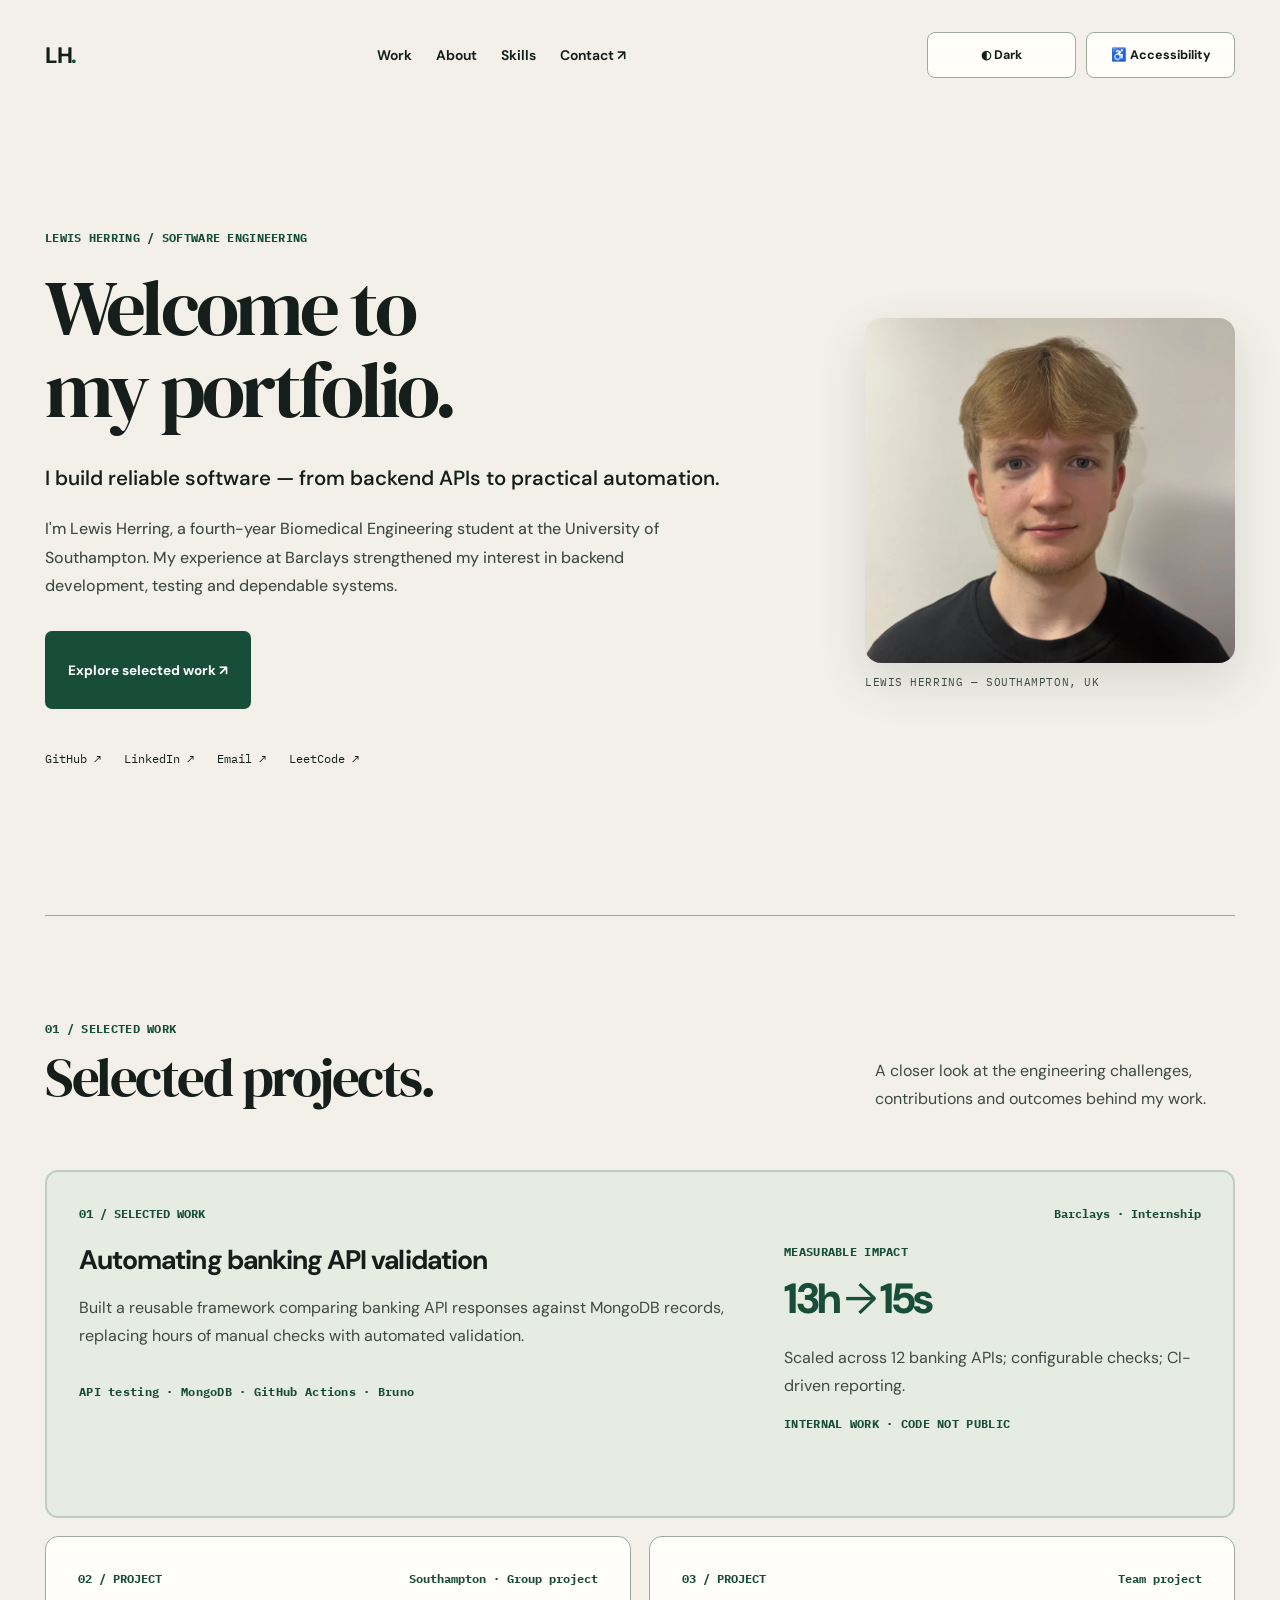
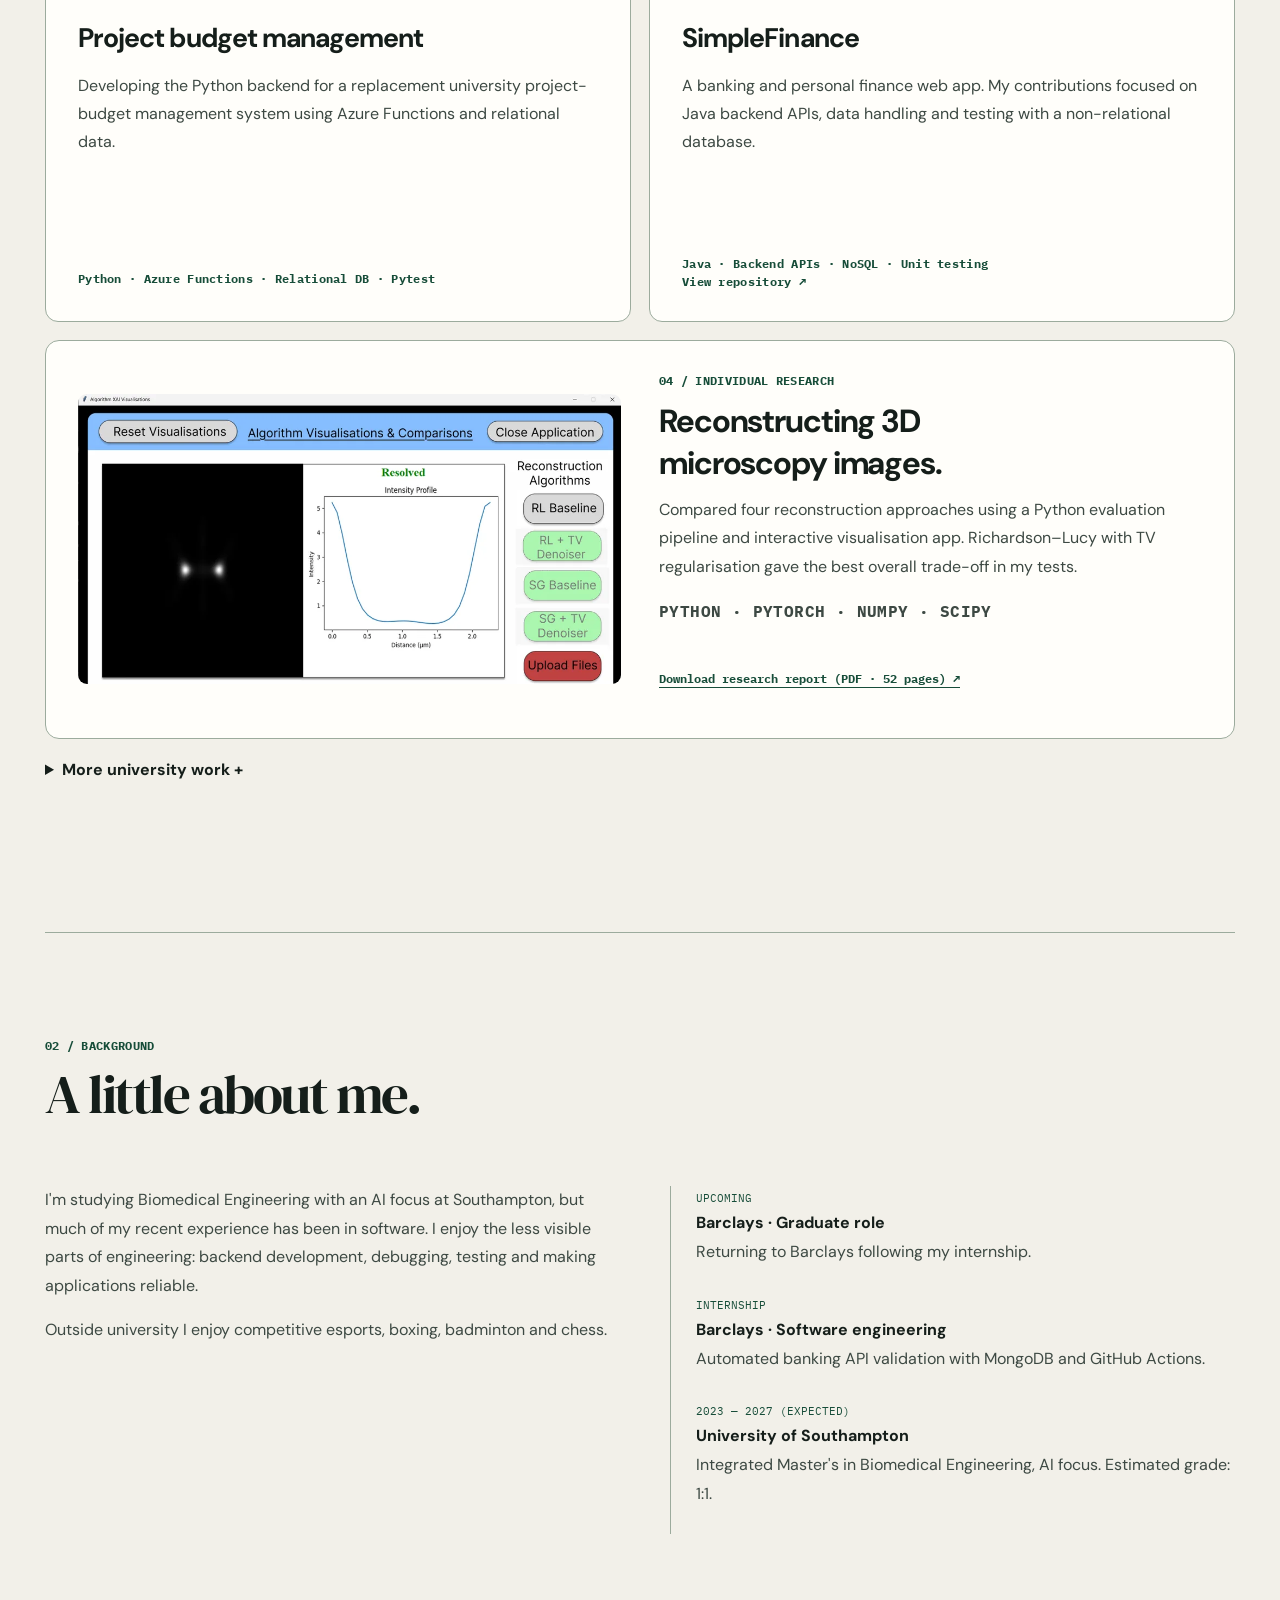
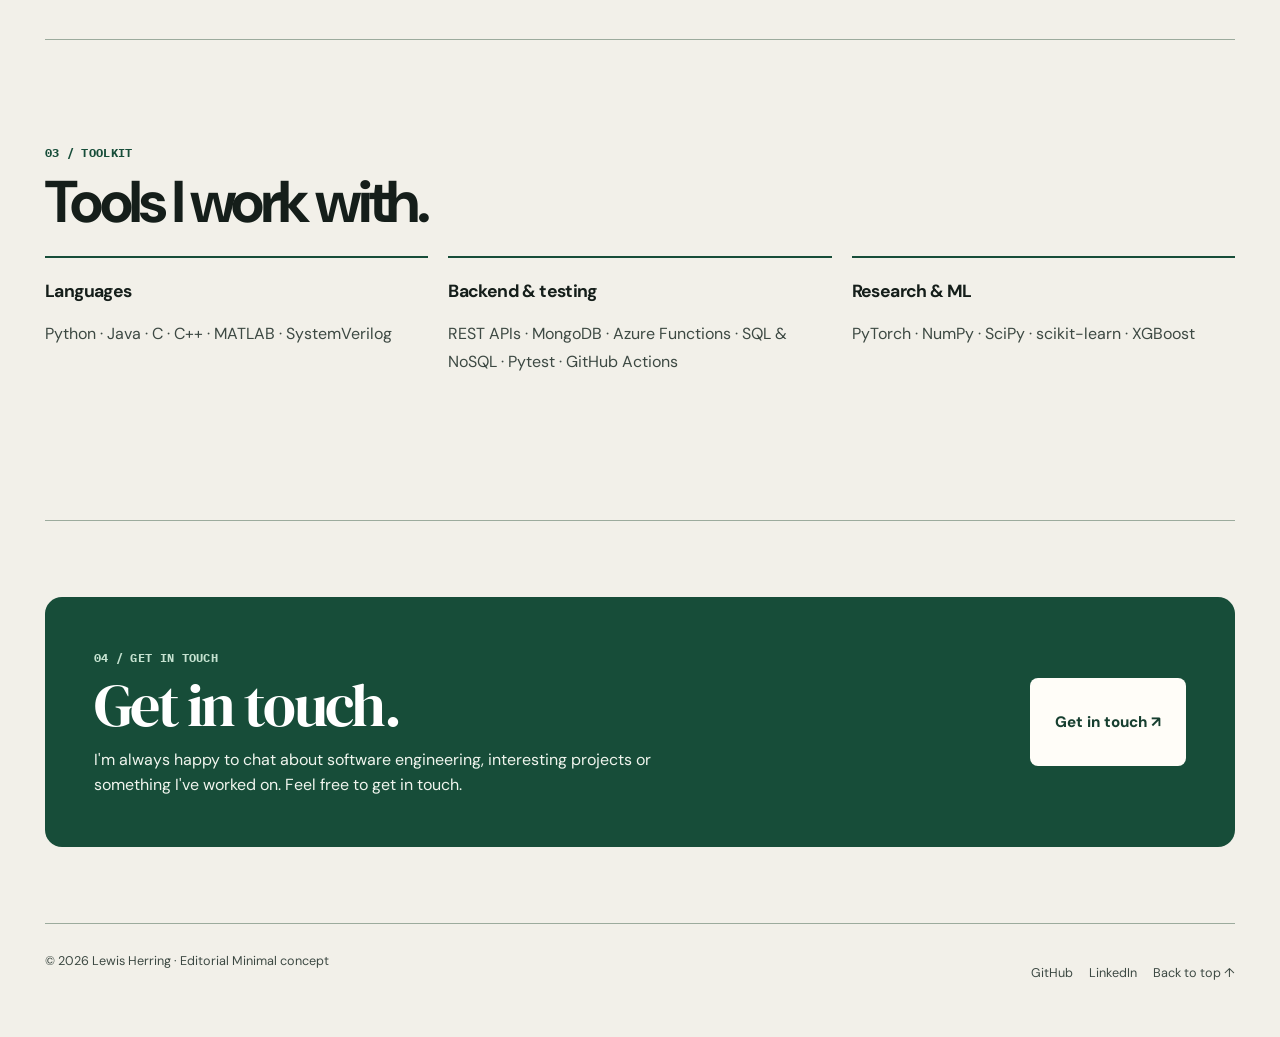
==== commit 27cb8870: "Add files via upload" ====
--- a/index.html
+++ b/index.html
@@ -156,7 +156,17 @@
 html.motion-paused .project.featured:is(:hover,:focus-visible,:focus-within) .metric{color:var(--accent)!important}
 html.motion-paused[data-theme="dark"] .project.featured:is(:hover,:focus-visible,:focus-within) .metric{color:#d4efd9!important}
 html.motion-paused .study:is(:hover,:focus-visible,:focus-within) img{filter:none!important}
-</style></head><body><a class="skip" href="#main">Skip to content</a><header class="wrap"><nav aria-label="Main navigation" class="nav"><a class="logo" href="#top">LH<span style="color:var(--accent)">.</span></a><div class="navlinks"><a href="#work">Work</a><a href="#about">About</a><a href="#skills">Skills</a><a href="#contact">Contact ↗</a></div><div class="nav-actions"><button aria-label="Switch to dark mode" aria-pressed="false" class="theme-switch" id="theme-toggle" type="button">◐ Theme</button><details class="access-panel" id="access-panel"><summary aria-label="Accessibility settings" class="access-summary">♿ Accessibility</summary><div class="access-menu"><h2>Accessibility settings</h2><div class="pref-row"><span>Pause animations</span><button aria-pressed="false" class="pref-toggle" id="motion-toggle" type="button">Off</button></div><div class="pref-row"><span>Larger text</span><button aria-pressed="false" class="pref-toggle" id="type-toggle" type="button">Off</button></div><div class="pref-row"><span>Higher contrast</span><button aria-pressed="false" class="pref-toggle" id="contrast-toggle" type="button">Off</button></div></div></details></div></nav></header><main id="main"><div class="wrap"><section class="hero" id="top"><div><div class="eyebrow">LEWIS HERRING  /  SOFTWARE ENGINEERING</div><h1>Welcome to my portfolio.</h1><p class="lead">I build reliable software — from backend APIs to practical automation.</p><p class="lead intro-detail">I'm Lewis Herring, a fourth-year Biomedical Engineering student at the University of Southampton. My experience at Barclays strengthened my interest in backend development, testing and dependable systems.</p><a class="cta" href="#work">Explore selected work ↗</a><div class="social"><a href="https://github.com/L-ewis04" rel="noopener noreferrer" target="_blank">GitHub ↗</a><a href="https://www.linkedin.com/in/lewis-herring-a45a32356/" rel="noopener noreferrer" target="_blank">LinkedIn ↗</a><a href="mailto:Lewisherring24@gmail.com">Email ↗</a><a href="https://leetcode.com/u/Lewis2004/" rel="noopener noreferrer" target="_blank">LeetCode ↗</a></div></div><figure class="portrait"><img alt="Portrait of Lewis Herring" decoding="async" fetchpriority="high" height="612" src="[data-uri]" width="650"/><figcaption>LEWIS HERRING — SOUTHAMPTON, UK</figcaption></figure></section><section class="block" id="work"><div class="heading"><div><div class="eyebrow">01 / SELECTED WORK</div><h2>Selected projects.</h2></div><p>A closer look at the engineering challenges, contributions and outcomes behind my work.</p></div><div class="cards"><article class="project featured" tabindex="0"><div class="index"><span>01 / SELECTED WORK</span><span>Barclays · Internship</span></div><div class="feature-layout"><div><h3>Automating banking API validation</h3><p>Built a reusable framework comparing banking API responses against MongoDB records, replacing hours of manual checks with automated validation.</p><div class="tags">API testing · MongoDB · GitHub Actions · Bruno</div></div><div><div class="tiny">MEASURABLE IMPACT</div><div class="metric">13h <span style="font-weight:400">→</span> 15s</div><p>Scaled across 12 banking APIs; configurable checks; CI-driven reporting.</p><div class="tiny">INTERNAL WORK · CODE NOT PUBLIC</div></div></div></article><article class="project" tabindex="0"><div class="index"><span>02 / PROJECT</span><span>Southampton · Group project</span></div><h3>Project budget management</h3><p>Developing the Python backend for a replacement university project-budget management system using Azure Functions and relational data.</p><div class="tags">Python · Azure Functions · Relational DB · Pytest</div></article><article class="project" tabindex="0"><div class="index"><span>03 / PROJECT</span><span>Team project</span></div><h3>SimpleFinance</h3><p>A banking and personal finance web app. My contributions focused on Java backend APIs, data handling and testing with a non-relational database.</p><div class="tags">Java · Backend APIs · NoSQL · Unit testing</div><a class="tiny" href="https://github.com/WankaIbrahim/simplefinance" rel="noopener noreferrer" target="_blank">View repository ↗</a></article></div><div class="study" tabindex="0"><img alt="Microscopy reconstruction app showing two bright reconstructed points and an intensity profile" height="613" loading="lazy" src="[data-uri]" width="1000"/><div><div class="eyebrow">04 / INDIVIDUAL RESEARCH</div><h3>Reconstructing 3D microscopy images.</h3><p>Compared four reconstruction approaches using a Python evaluation pipeline and interactive visualisation app. Richardson–Lucy with TV regularisation gave the best overall trade-off in my tests.</p><p class="tiny">PYTHON · PYTORCH · NUMPY · SCIPY</p></div></div><details class="more"><summary>More university work +</summary><div class="other"><div><h4>Stroke rehabilitation decision support</h4><p>SVM, Random Forest and XGBoost; leave-one-subject-out validation; Python/C++ pipeline.</p></div><div><h4>Blood glucose forecasting</h4><p>Logistic regression and XGBoost for 15-minute-ahead blood glucose state classification.</p></div><div><h4>PrEP health application</h4><p>Team-built Python/Tkinter/SQLite application using MVC and pseudonymisation.</p></div><div><h4>Heart-rate &amp; proximity sensing</h4><p>C-based optical sensing prototype with signal amplification and ADC control.</p></div></div></details></section><section class="block" id="about"><div class="heading"><div><div class="eyebrow">02 / BACKGROUND</div><h2>A little about me.</h2></div></div><div class="about"><div><p>I'm studying Biomedical Engineering with an AI focus at Southampton, but much of my recent experience has been in software. I enjoy the less visible parts of engineering: backend development, debugging, testing and making applications reliable.</p><p>Outside university I enjoy competitive esports, boxing, badminton and chess.</p></div><div class="timeline"><div><span>UPCOMING</span><strong>Barclays · Graduate role</strong><p>Returning to Barclays following my internship.</p></div><div><span>INTERNSHIP</span><strong>Barclays · Software engineering</strong><p>Automated banking API validation with MongoDB and GitHub Actions.</p></div><div><span>2023 — 2027 (EXPECTED)</span><strong>University of Southampton</strong><p>Integrated Master's in Biomedical Engineering, AI focus. Estimated grade: 1:1.</p></div></div></div></section><section class="block" id="skills"><div class="eyebrow">03 / TOOLKIT</div><h2>Tools I work with.</h2><div class="toolset"><div><h3>Languages</h3><p>Python · Java · C · C++ · MATLAB · SystemVerilog</p></div><div><h3>Backend &amp; testing</h3><p>REST APIs · MongoDB · Azure Functions · SQL &amp; NoSQL · Pytest · GitHub Actions</p></div><div><h3>Research &amp; ML</h3><p>PyTorch · NumPy · SciPy · scikit-learn · XGBoost</p></div></div></section><section aria-labelledby="contact-heading" class="contact contact-section" id="contact"><div class="contact-card"><div class="contact-copy"><span class="eyebrow">04 / GET IN TOUCH</span><h2 id="contact-heading">Get in touch.</h2><p>I'm always happy to chat about software engineering, interesting projects or something I've worked on. Feel free to get in touch.</p></div><a class="contact-action" href="mailto:Lewisherring24@gmail.com?subject=Hello%20Lewis">Get in touch ↗</a></div></section></div></main><footer class="wrap footer"><span>© 2026 Lewis Herring · Editorial Minimal concept</span><div><a href="https://github.com/L-ewis04" rel="noopener noreferrer" target="_blank">GitHub</a><a href="https://www.linkedin.com/in/lewis-herring-a45a32356/" rel="noopener noreferrer" target="_blank">LinkedIn</a><a href="#top">Back to top ↑</a></div></footer><script>
+
+/* Accessible research report action, designed to retain contrast in both themes. */
+/* Research link: understated inline action matching the repository link. */
+.research-download{display:inline-flex;align-items:center;gap:.35em;min-height:44px;margin-top:10px;padding:5px 0;border:0;border-radius:0;background:transparent!important;color:var(--accent)!important;font-family:var(--mono);font-size:.77rem;font-weight:700;line-height:1.6;text-decoration:underline;text-decoration-thickness:1px;text-underline-offset:4px;transition:none}
+.research-download:hover,.research-download:focus-visible{background:transparent!important;color:var(--accent)!important;text-decoration-thickness:2px;transform:none}
+/* Ensure the text remains legible when the surrounding research card changes colour. */
+html:not(.motion-paused) .study:is(:hover,:focus-visible,:focus-within) .research-download{color:#fff!important}
+html[data-theme="dark"]:not(.motion-paused) .study:is(:hover,:focus-visible,:focus-within) .research-download{color:#fff!important}
+html.motion-paused .study:is(:hover,:focus-visible,:focus-within) .research-download{color:var(--accent)!important}
+.research-download:hover{transform:none}}
+</style></head><body><a class="skip" href="#main">Skip to content</a><header class="wrap"><nav aria-label="Main navigation" class="nav"><a class="logo" href="#top">LH<span style="color:var(--accent)">.</span></a><div class="navlinks"><a href="#work">Work</a><a href="#about">About</a><a href="#skills">Skills</a><a href="#contact">Contact ↗</a></div><div class="nav-actions"><button aria-label="Switch to dark mode" aria-pressed="false" class="theme-switch" id="theme-toggle" type="button">◐ Theme</button><details class="access-panel" id="access-panel"><summary aria-label="Accessibility settings" class="access-summary">♿ Accessibility</summary><div class="access-menu"><h2>Accessibility settings</h2><div class="pref-row"><span>Pause animations</span><button aria-pressed="false" class="pref-toggle" id="motion-toggle" type="button">Off</button></div><div class="pref-row"><span>Larger text</span><button aria-pressed="false" class="pref-toggle" id="type-toggle" type="button">Off</button></div><div class="pref-row"><span>Higher contrast</span><button aria-pressed="false" class="pref-toggle" id="contrast-toggle" type="button">Off</button></div></div></details></div></nav></header><main id="main"><div class="wrap"><section class="hero" id="top"><div><div class="eyebrow">LEWIS HERRING  /  SOFTWARE ENGINEERING</div><h1>Welcome to my portfolio.</h1><p class="lead">I build reliable software — from backend APIs to practical automation.</p><p class="lead intro-detail">I'm Lewis Herring, a fourth-year Biomedical Engineering student at the University of Southampton. My experience at Barclays strengthened my interest in backend development, testing and dependable systems.</p><a class="cta" href="#work">Explore selected work ↗</a><div class="social"><a href="https://github.com/L-ewis04" rel="noopener noreferrer" target="_blank">GitHub ↗</a><a href="https://www.linkedin.com/in/lewis-herring-a45a32356/" rel="noopener noreferrer" target="_blank">LinkedIn ↗</a><a href="mailto:Lewisherring24@gmail.com">Email ↗</a><a href="https://leetcode.com/u/Lewis2004/" rel="noopener noreferrer" target="_blank">LeetCode ↗</a></div></div><figure class="portrait"><img alt="Portrait of Lewis Herring" decoding="async" fetchpriority="high" height="612" src="[data-uri]" width="650"/><figcaption>LEWIS HERRING — SOUTHAMPTON, UK</figcaption></figure></section><section class="block" id="work"><div class="heading"><div><div class="eyebrow">01 / SELECTED WORK</div><h2>Selected projects.</h2></div><p>A closer look at the engineering challenges, contributions and outcomes behind my work.</p></div><div class="cards"><article class="project featured" tabindex="0"><div class="index"><span>01 / SELECTED WORK</span><span>Barclays · Internship</span></div><div class="feature-layout"><div><h3>Automating banking API validation</h3><p>Built a reusable framework comparing banking API responses against MongoDB records, replacing hours of manual checks with automated validation.</p><div class="tags">API testing · MongoDB · GitHub Actions · Bruno</div></div><div><div class="tiny">MEASURABLE IMPACT</div><div class="metric">13h <span style="font-weight:400">→</span> 15s</div><p>Scaled across 12 banking APIs; configurable checks; CI-driven reporting.</p><div class="tiny">INTERNAL WORK · CODE NOT PUBLIC</div></div></div></article><article class="project" tabindex="0"><div class="index"><span>02 / PROJECT</span><span>Southampton · Group project</span></div><h3>Project budget management</h3><p>Developing the Python backend for a replacement university project-budget management system using Azure Functions and relational data.</p><div class="tags">Python · Azure Functions · Relational DB · Pytest</div></article><article class="project" tabindex="0"><div class="index"><span>03 / PROJECT</span><span>Team project</span></div><h3>SimpleFinance</h3><p>A banking and personal finance web app. My contributions focused on Java backend APIs, data handling and testing with a non-relational database.</p><div class="tags">Java · Backend APIs · NoSQL · Unit testing</div><a class="tiny" href="https://github.com/WankaIbrahim/simplefinance" rel="noopener noreferrer" target="_blank">View repository ↗</a></article></div><div class="study" tabindex="0"><img alt="Microscopy reconstruction app showing two bright reconstructed points and an intensity profile" height="613" loading="lazy" src="[data-uri]" width="1000"/><div><div class="eyebrow">04 / INDIVIDUAL RESEARCH</div><h3>Reconstructing 3D microscopy images.</h3><p>Compared four reconstruction approaches using a Python evaluation pipeline and interactive visualisation app. Richardson–Lucy with TV regularisation gave the best overall trade-off in my tests.</p><p class="tiny">PYTHON · PYTORCH · NUMPY · SCIPY</p><a aria-label="Download 52-page microscopy research report PDF" class="research-download" download="Lewis_Herring_Microscopy_Research_Report.pdf" href="Lewis_Herring_Microscopy_Research_Report.pdf" type="application/pdf">Download research report (PDF · 52 pages) ↗</a></div></div><details class="more"><summary>More university work +</summary><div class="other"><div><h4>Stroke rehabilitation decision support</h4><p>SVM, Random Forest and XGBoost; leave-one-subject-out validation; Python/C++ pipeline.</p></div><div><h4>Blood glucose forecasting</h4><p>Logistic regression and XGBoost for 15-minute-ahead blood glucose state classification.</p></div><div><h4>PrEP health application</h4><p>Team-built Python/Tkinter/SQLite application using MVC and pseudonymisation.</p></div><div><h4>Heart-rate &amp; proximity sensing</h4><p>C-based optical sensing prototype with signal amplification and ADC control.</p></div></div></details></section><section class="block" id="about"><div class="heading"><div><div class="eyebrow">02 / BACKGROUND</div><h2>A little about me.</h2></div></div><div class="about"><div><p>I'm studying Biomedical Engineering with an AI focus at Southampton, but much of my recent experience has been in software. I enjoy the less visible parts of engineering: backend development, debugging, testing and making applications reliable.</p><p>Outside university I enjoy competitive esports, boxing, badminton and chess.</p></div><div class="timeline"><div><span>UPCOMING</span><strong>Barclays · Graduate role</strong><p>Returning to Barclays following my internship.</p></div><div><span>INTERNSHIP</span><strong>Barclays · Software engineering</strong><p>Automated banking API validation with MongoDB and GitHub Actions.</p></div><div><span>2023 — 2027 (EXPECTED)</span><strong>University of Southampton</strong><p>Integrated Master's in Biomedical Engineering, AI focus. Estimated grade: 1:1.</p></div></div></div></section><section class="block" id="skills"><div class="eyebrow">03 / TOOLKIT</div><h2>Tools I work with.</h2><div class="toolset"><div><h3>Languages</h3><p>Python · Java · C · C++ · MATLAB · SystemVerilog</p></div><div><h3>Backend &amp; testing</h3><p>REST APIs · MongoDB · Azure Functions · SQL &amp; NoSQL · Pytest · GitHub Actions</p></div><div><h3>Research &amp; ML</h3><p>PyTorch · NumPy · SciPy · scikit-learn · XGBoost</p></div></div></section><section aria-labelledby="contact-heading" class="contact contact-section" id="contact"><div class="contact-card"><div class="contact-copy"><span class="eyebrow">04 / GET IN TOUCH</span><h2 id="contact-heading">Get in touch.</h2><p>I'm always happy to chat about software engineering, interesting projects or something I've worked on. Feel free to get in touch.</p></div><a class="contact-action" href="mailto:Lewisherring24@gmail.com?subject=Hello%20Lewis">Get in touch ↗</a></div></section></div></main><footer class="wrap footer"><span>© 2026 Lewis Herring · Editorial Minimal concept</span><div><a href="https://github.com/L-ewis04" rel="noopener noreferrer" target="_blank">GitHub</a><a href="https://www.linkedin.com/in/lewis-herring-a45a32356/" rel="noopener noreferrer" target="_blank">LinkedIn</a><a href="#top">Back to top ↑</a></div></footer><script>
 (()=>{const root=document.documentElement;const opts=[['motion','motion-paused'],['type','large-text'],['contrast','high-contrast']];
 const saved=(key)=>{try{return localStorage.getItem('lewis-a2-'+key)==='true'}catch{return false}};
 const save=(key,val)=>{try{localStorage.setItem('lewis-a2-'+key,String(val))}catch{}};
@@ -164,4 +174,4 @@
 const theme=document.getElementById('theme-toggle');const setTheme=(dark)=>{root.dataset.theme=dark?'dark':'light';theme.setAttribute('aria-pressed',String(dark));theme.setAttribute('aria-label',dark?'Switch to light mode':'Switch to dark mode');theme.textContent=dark?'☼ Light':'◐ Dark'};setTheme(saved('dark'));theme.addEventListener('click',()=>{const on=root.dataset.theme!=='dark';setTheme(on);save('dark',on)});
 document.addEventListener('keydown',e=>{if(e.key==='Escape')document.getElementById('access-panel').open=false});document.addEventListener('click',e=>{const panel=document.getElementById('access-panel');if(panel.open&&!panel.contains(e.target))panel.open=false});
 })();
-</script></body></html>
+</script></body></html>
